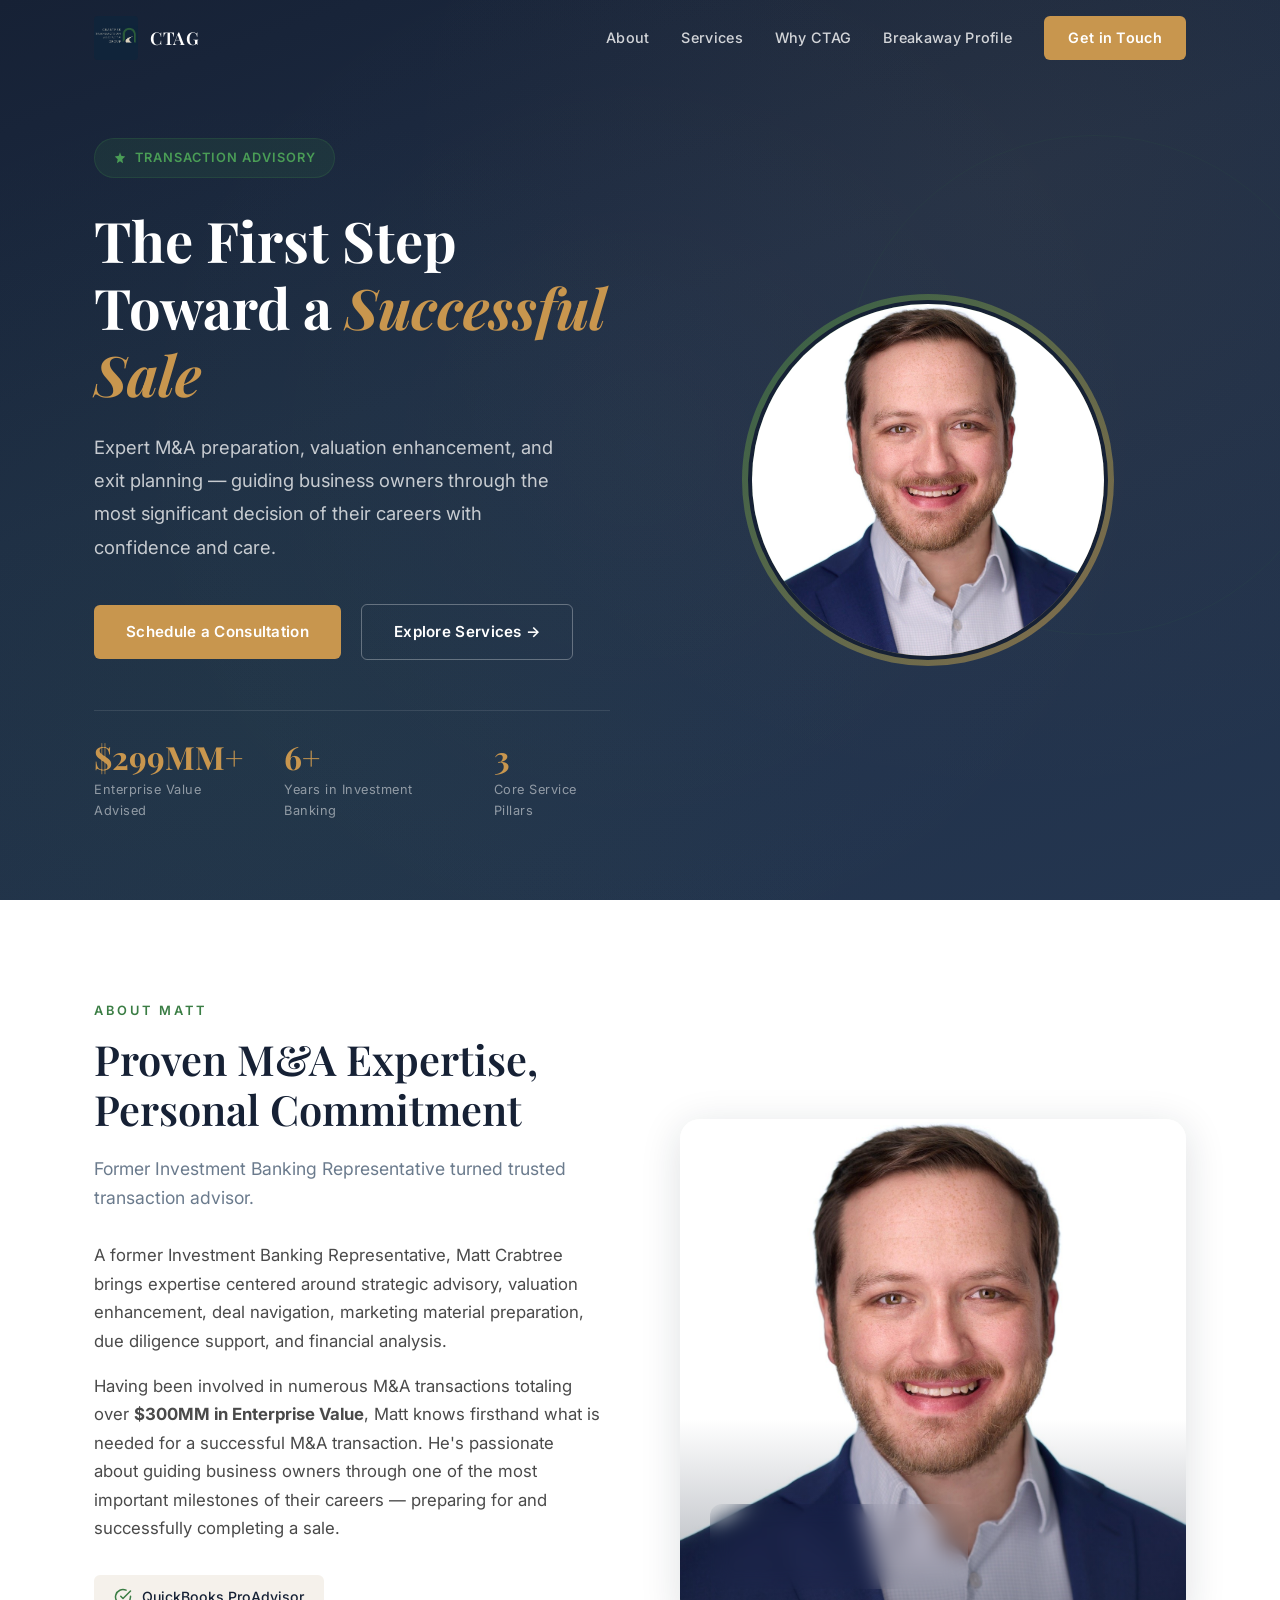
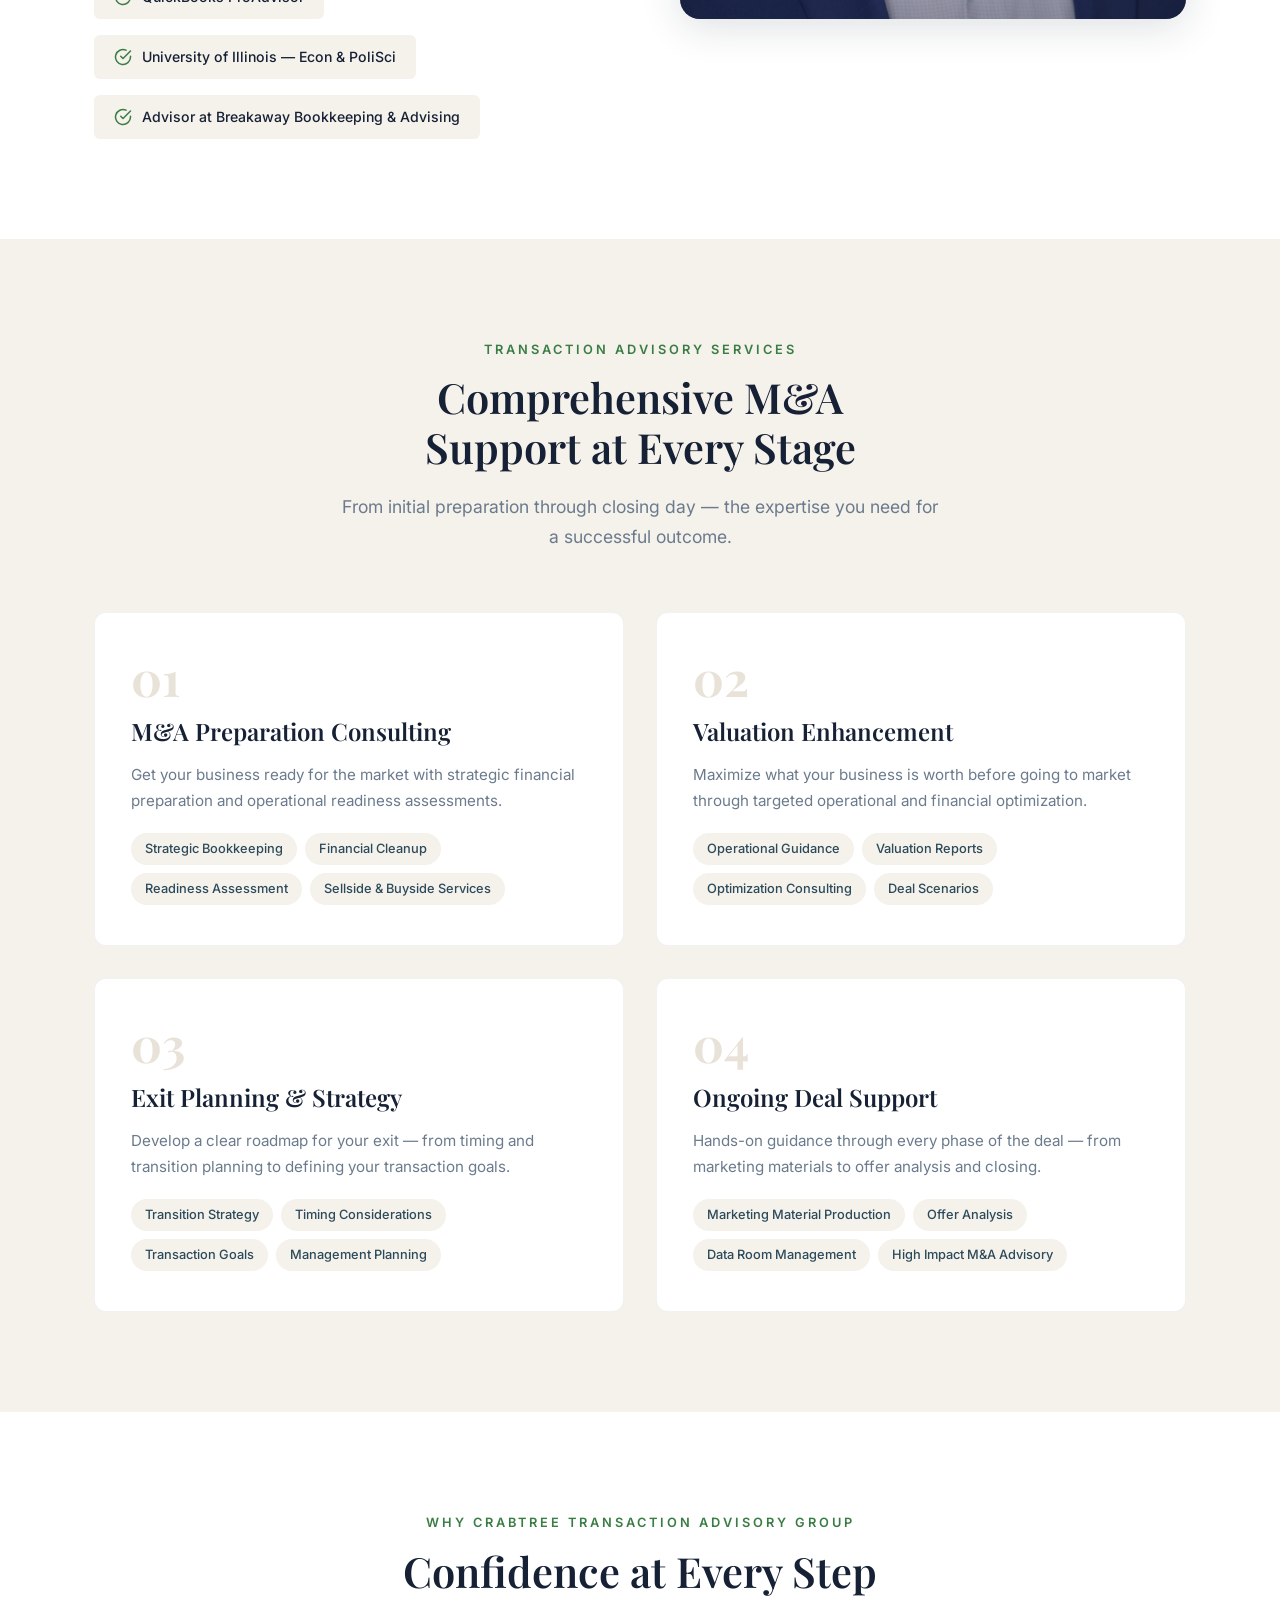
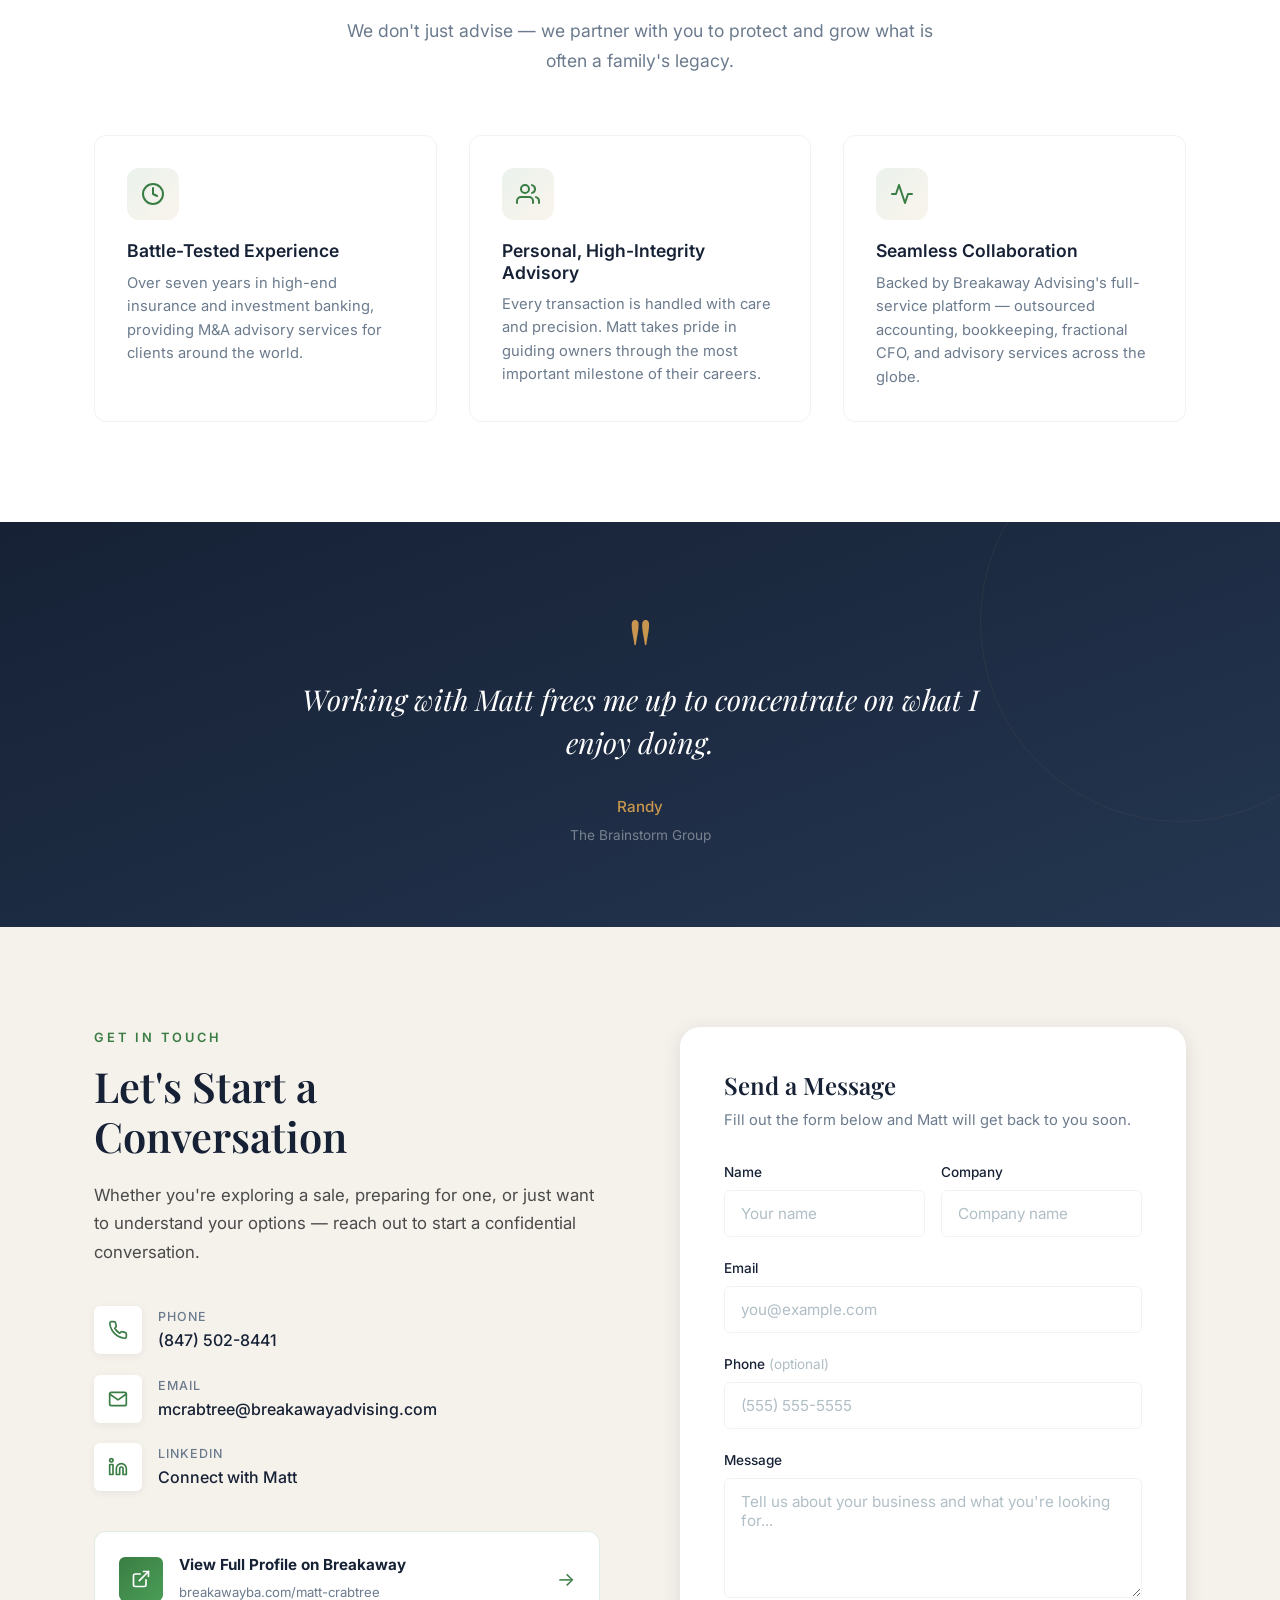
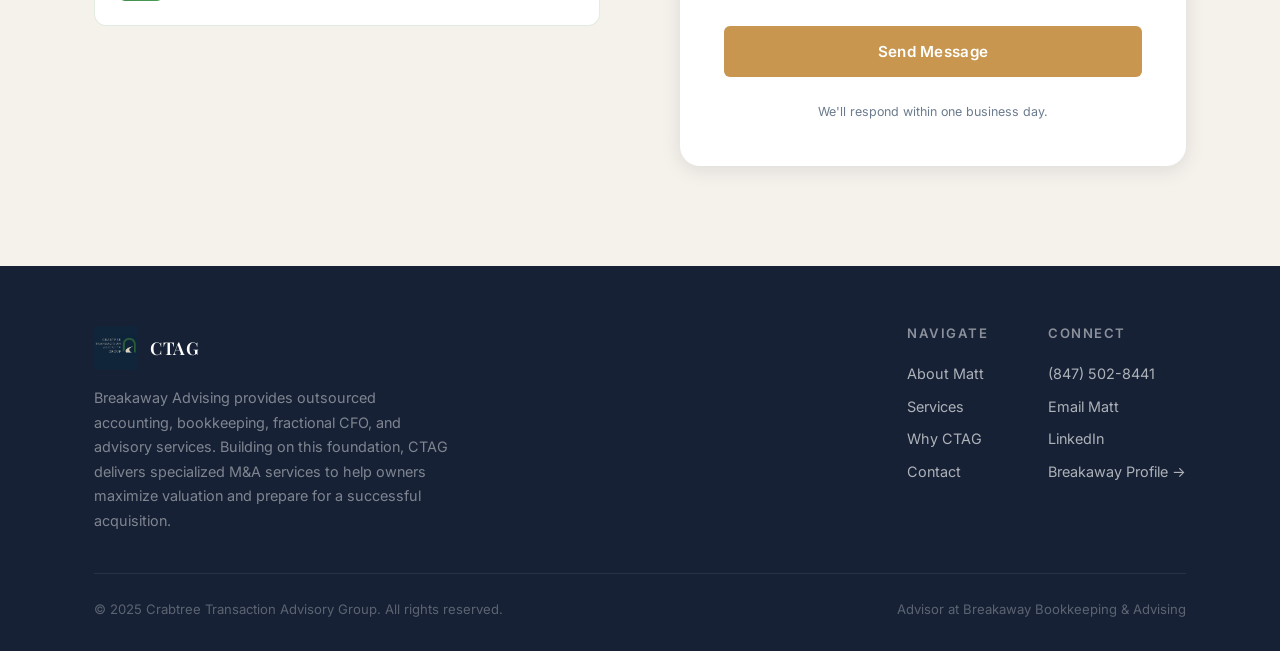
==== index.html @ d121d24a "matt website" ====
<!DOCTYPE html>
<html lang="en">
<head>
  <meta charset="UTF-8">
  <meta name="viewport" content="width=device-width, initial-scale=1.0">
  <title>Crabtree Transaction Advisory Group | M&A Consulting & Exit Planning</title>
  <meta name="description" content="Crabtree Transaction Advisory Group helps business owners maximize valuation and prepare for a successful acquisition through expert M&A consulting, exit planning, and deal support.">
  <meta name="keywords" content="M&A consulting, transaction advisory, exit planning, valuation enhancement, business sale, mergers and acquisitions">
  <meta name="author" content="Matt Crabtree">

  <!-- Open Graph -->
  <meta property="og:title" content="Crabtree Transaction Advisory Group | M&A Consulting">
  <meta property="og:description" content="Expert M&A consulting, exit planning, and valuation enhancement to help you navigate the most significant business decision of your life.">
  <meta property="og:type" content="website">

  <!-- Favicon (uses logo) -->
  <link rel="icon" type="image/png" href="logo.png">

  <!-- Styles -->
  <link rel="stylesheet" href="styles.css">
</head>
<body>

  <!-- ========================================
       NAVIGATION
       ======================================== -->
  <nav class="navbar" id="navbar">
    <div class="container">
      <a href="#" class="nav-logo" id="nav-logo">
        <img src="logo.png" alt="CTAG Logo">
        <span>CTAG</span>
      </a>
      <div class="nav-links" id="nav-links">
        <a href="#about">About</a>
        <a href="#services">Services</a>
        <a href="#why-ctag">Why CTAG</a>
        <a href="https://breakawayba.com/matt-crabtree" target="_blank" rel="noopener">Breakaway Profile</a>
        <a href="#contact" class="nav-cta">Get in Touch</a>
      </div>
      <button class="nav-toggle" id="nav-toggle" aria-label="Toggle navigation">
        <span></span>
        <span></span>
        <span></span>
      </button>
    </div>
  </nav>

  <!-- ========================================
       HERO
       ======================================== -->
  <section class="hero" id="hero">
    <div class="container">
      <div class="hero-content">
        <div class="hero-badge">
          <svg xmlns="http://www.w3.org/2000/svg" viewBox="0 0 24 24" fill="currentColor"><path d="M12 2L14.09 8.26L21 9.27L16 14.14L17.18 21.02L12 17.77L6.82 21.02L8 14.14L3 9.27L9.91 8.26L12 2Z"/></svg>
          Transaction Advisory
        </div>
        <h1>The First Step Toward a <span class="accent">Successful Sale</span></h1>
        <p class="hero-description">
          Expert M&A preparation, valuation enhancement, and exit planning — 
          guiding business owners through the most significant decision of their careers 
          with confidence and care.
        </p>
        <div class="hero-actions">
          <a href="#contact" class="btn btn-primary" id="hero-cta">Schedule a Consultation</a>
          <a href="#services" class="btn btn-outline">Explore Services →</a>
        </div>

        <div class="hero-stats">
          <div class="hero-stat">
            <div class="stat-number" data-target="300" data-suffix="MM+">$0</div>
            <div class="stat-label">Enterprise Value Advised</div>
          </div>
          <div class="hero-stat">
            <div class="stat-number" data-target="7" data-suffix="+">0</div>
            <div class="stat-label">Years in Investment Banking</div>
          </div>
          <div class="hero-stat">
            <div class="stat-number" data-target="4" data-suffix="">0</div>
            <div class="stat-label">Core Service Pillars</div>
          </div>
        </div>
      </div>

      <div class="hero-visual">
        <div class="hero-headshot-wrapper">
          <img src="headshot.jpg" alt="Matt Crabtree — M&A Advisor" class="hero-headshot">
        </div>
      </div>
    </div>
  </section>

  <!-- ========================================
       ABOUT
       ======================================== -->
  <section class="about" id="about">
    <div class="container">
      <div class="about-content">
        <span class="section-label reveal">About Matt</span>
        <h2 class="section-title reveal">Proven M&A Expertise, <br>Personal Commitment</h2>
        <p class="section-subtitle reveal">Former Investment Banking Representative turned trusted transaction advisor.</p>

        <div class="about-text reveal">
          <p>
            A former Investment Banking Representative, Matt Crabtree brings expertise centered 
            around strategic advisory, valuation enhancement, deal navigation, marketing material 
            preparation, due diligence support, and financial analysis.
          </p>
          <p>
            Having been involved in numerous M&A transactions totaling over <strong>$300MM in Enterprise Value</strong>, 
            Matt knows firsthand what is needed for a successful M&A transaction. He's passionate about 
            guiding business owners through one of the most important milestones of their careers — 
            preparing for and successfully completing a sale.
          </p>
        </div>

        <div class="credentials reveal">
          <div class="credential">
            <svg xmlns="http://www.w3.org/2000/svg" viewBox="0 0 24 24" fill="none" stroke="currentColor" stroke-width="2" stroke-linecap="round" stroke-linejoin="round"><path d="M22 11.08V12a10 10 0 1 1-5.93-9.14"/><polyline points="22 4 12 14.01 9 11.01"/></svg>
            QuickBooks ProAdvisor
          </div>
          <div class="credential">
            <svg xmlns="http://www.w3.org/2000/svg" viewBox="0 0 24 24" fill="none" stroke="currentColor" stroke-width="2" stroke-linecap="round" stroke-linejoin="round"><path d="M22 11.08V12a10 10 0 1 1-5.93-9.14"/><polyline points="22 4 12 14.01 9 11.01"/></svg>
            University of Illinois — Econ &amp; PoliSci
          </div>
          <div class="credential">
            <svg xmlns="http://www.w3.org/2000/svg" viewBox="0 0 24 24" fill="none" stroke="currentColor" stroke-width="2" stroke-linecap="round" stroke-linejoin="round"><path d="M22 11.08V12a10 10 0 1 1-5.93-9.14"/><polyline points="22 4 12 14.01 9 11.01"/></svg>
            Advisor at Breakaway Bookkeeping &amp; Advising
          </div>
        </div>
      </div>

      <div class="about-image reveal">
        <div class="about-image-frame">
          <img src="headshot.jpg" alt="Matt Crabtree, Transaction Advisor">
          <div class="about-badge">
            <div class="about-badge-icon">
              <svg xmlns="http://www.w3.org/2000/svg" viewBox="0 0 24 24" fill="none" stroke="currentColor" stroke-width="2" stroke-linecap="round" stroke-linejoin="round"><path d="M12 20V10"/><path d="M18 20V4"/><path d="M6 20v-4"/></svg>
            </div>
            <div class="about-badge-text">
              <strong>$300MM+</strong>
              <span>Enterprise Value Advised</span>
            </div>
          </div>
        </div>
      </div>
    </div>
  </section>

  <!-- ========================================
       SERVICES
       ======================================== -->
  <section class="services" id="services">
    <div class="container">
      <div class="services-header">
        <span class="section-label reveal">Transaction Advisory Services</span>
        <h2 class="section-title reveal">Comprehensive M&A <br>Support at Every Stage</h2>
        <p class="section-subtitle reveal">From initial preparation through closing day — the expertise you need for a successful outcome.</p>
      </div>

      <div class="services-grid">
        <!-- Service 1 -->
        <div class="service-card reveal reveal-delay-1" id="service-ma-prep">
          <div class="service-number">01</div>
          <h3>M&A Preparation Consulting</h3>
          <p>Get your business ready for the market with strategic financial preparation and operational readiness assessments.</p>
          <div class="service-list">
            <span class="service-tag">Strategic Bookkeeping</span>
            <span class="service-tag">Financial Cleanup</span>
            <span class="service-tag">Readiness Assessment</span>
            <span class="service-tag">Sellside &amp; Buyside Services</span>
          </div>
        </div>

        <!-- Service 2 -->
        <div class="service-card reveal reveal-delay-2" id="service-valuation">
          <div class="service-number">02</div>
          <h3>Valuation Enhancement</h3>
          <p>Maximize what your business is worth before going to market through targeted operational and financial optimization.</p>
          <div class="service-list">
            <span class="service-tag">Operational Guidance</span>
            <span class="service-tag">Valuation Reports</span>
            <span class="service-tag">Optimization Consulting</span>
            <span class="service-tag">Deal Scenarios</span>
          </div>
        </div>

        <!-- Service 3 -->
        <div class="service-card reveal reveal-delay-3" id="service-exit">
          <div class="service-number">03</div>
          <h3>Exit Planning &amp; Strategy</h3>
          <p>Develop a clear roadmap for your exit — from timing and transition planning to defining your transaction goals.</p>
          <div class="service-list">
            <span class="service-tag">Transition Strategy</span>
            <span class="service-tag">Timing Considerations</span>
            <span class="service-tag">Transaction Goals</span>
            <span class="service-tag">Management Planning</span>
          </div>
        </div>

        <!-- Service 4 -->
        <div class="service-card reveal reveal-delay-4" id="service-deal">
          <div class="service-number">04</div>
          <h3>Ongoing Deal Support</h3>
          <p>Hands-on guidance through every phase of the deal — from marketing materials to offer analysis and closing.</p>
          <div class="service-list">
            <span class="service-tag">Marketing Material Production</span>
            <span class="service-tag">Offer Analysis</span>
            <span class="service-tag">Data Room Management</span>
            <span class="service-tag">High Impact M&A Advisory</span>
          </div>
        </div>
      </div>
    </div>
  </section>

  <!-- ========================================
       WHY CTAG
       ======================================== -->
  <section class="why-ctag" id="why-ctag">
    <div class="container">
      <span class="section-label reveal">Why Crabtree Transaction Advisory Group</span>
      <h2 class="section-title reveal">Confidence at Every Step</h2>
      <p class="section-subtitle reveal">We don't just advise — we partner with you to protect and grow what is often a family's legacy.</p>

      <div class="value-grid">
        <div class="value-item reveal reveal-delay-1" id="value-expertise">
          <div class="value-icon">
            <svg xmlns="http://www.w3.org/2000/svg" viewBox="0 0 24 24" fill="none" stroke="currentColor" stroke-width="2" stroke-linecap="round" stroke-linejoin="round"><circle cx="12" cy="12" r="10"/><path d="M12 6v6l4 2"/></svg>
          </div>
          <h4>Battle-Tested Experience</h4>
          <p>Over seven years in high-end insurance and investment banking, providing M&A advisory services for clients around the world.</p>
        </div>

        <div class="value-item reveal reveal-delay-2" id="value-approach">
          <div class="value-icon">
            <svg xmlns="http://www.w3.org/2000/svg" viewBox="0 0 24 24" fill="none" stroke="currentColor" stroke-width="2" stroke-linecap="round" stroke-linejoin="round"><path d="M17 21v-2a4 4 0 0 0-4-4H5a4 4 0 0 0-4 4v2"/><circle cx="9" cy="7" r="4"/><path d="M23 21v-2a4 4 0 0 0-3-3.87"/><path d="M16 3.13a4 4 0 0 1 0 7.75"/></svg>
          </div>
          <h4>Personal, High-Integrity Advisory</h4>
          <p>Every transaction is handled with care and precision. Matt takes pride in guiding owners through the most important milestone of their careers.</p>
        </div>

        <div class="value-item reveal reveal-delay-3" id="value-integration">
          <div class="value-icon">
            <svg xmlns="http://www.w3.org/2000/svg" viewBox="0 0 24 24" fill="none" stroke="currentColor" stroke-width="2" stroke-linecap="round" stroke-linejoin="round"><polyline points="22 12 18 12 15 21 9 3 6 12 2 12"/></svg>
          </div>
          <h4>Seamless Collaboration</h4>
          <p>Backed by Breakaway Advising's full-service platform — outsourced accounting, bookkeeping, fractional CFO, and advisory services across the globe.</p>
        </div>
      </div>
    </div>
  </section>

  <!-- ========================================
       TESTIMONIAL
       ======================================== -->
  <section class="testimonial" id="testimonial">
    <div class="container">
      <div class="testimonial-quote-mark reveal">"</div>
      <blockquote class="reveal">
        Working with Matt frees me up to concentrate on what I enjoy doing.
      </blockquote>
      <cite class="reveal">
        Randy
        <span>The Brainstorm Group</span>
      </cite>
    </div>
  </section>

  <!-- ========================================
       CONTACT
       ======================================== -->
  <section class="contact" id="contact">
    <div class="container">

      <div class="contact-info">
        <span class="section-label reveal">Get in Touch</span>
        <h2 class="section-title reveal">Let's Start a <br>Conversation</h2>
        <p class="reveal">Whether you're exploring a sale, preparing for one, or just want to understand your options — reach out to start a confidential conversation.</p>

        <div class="contact-details reveal">
          <a href="tel:+18475028441" class="contact-detail" id="contact-phone">
            <div class="contact-detail-icon">
              <svg xmlns="http://www.w3.org/2000/svg" viewBox="0 0 24 24" fill="none" stroke="currentColor" stroke-width="2" stroke-linecap="round" stroke-linejoin="round"><path d="M22 16.92v3a2 2 0 0 1-2.18 2 19.79 19.79 0 0 1-8.63-3.07 19.5 19.5 0 0 1-6-6 19.79 19.79 0 0 1-3.07-8.67A2 2 0 0 1 4.11 2h3a2 2 0 0 1 2 1.72 12.84 12.84 0 0 0 .7 2.81 2 2 0 0 1-.45 2.11L8.09 9.91a16 16 0 0 0 6 6l1.27-1.27a2 2 0 0 1 2.11-.45 12.84 12.84 0 0 0 2.81.7A2 2 0 0 1 22 16.92z"/></svg>
            </div>
            <div class="contact-detail-text">
              <small>Phone</small>
              <span>(847) 502-8441</span>
            </div>
          </a>

          <a href="mailto:mcrabtree@breakawayadvising.com" class="contact-detail" id="contact-email">
            <div class="contact-detail-icon">
              <svg xmlns="http://www.w3.org/2000/svg" viewBox="0 0 24 24" fill="none" stroke="currentColor" stroke-width="2" stroke-linecap="round" stroke-linejoin="round"><path d="M4 4h16c1.1 0 2 .9 2 2v12c0 1.1-.9 2-2 2H4c-1.1 0-2-.9-2-2V6c0-1.1.9-2 2-2z"/><polyline points="22,6 12,13 2,6"/></svg>
            </div>
            <div class="contact-detail-text">
              <small>Email</small>
              <span>mcrabtree@breakawayadvising.com</span>
            </div>
          </a>

          <a href="https://www.linkedin.com/in/matt-crabtree-837159a4/" target="_blank" rel="noopener" class="contact-detail" id="contact-linkedin">
            <div class="contact-detail-icon">
              <svg xmlns="http://www.w3.org/2000/svg" viewBox="0 0 24 24" fill="none" stroke="currentColor" stroke-width="2" stroke-linecap="round" stroke-linejoin="round"><path d="M16 8a6 6 0 0 1 6 6v7h-4v-7a2 2 0 0 0-2-2 2 2 0 0 0-2 2v7h-4v-7a6 6 0 0 1 6-6z"/><rect x="2" y="9" width="4" height="12"/><circle cx="4" cy="4" r="2"/></svg>
            </div>
            <div class="contact-detail-text">
              <small>LinkedIn</small>
              <span>Connect with Matt</span>
            </div>
          </a>
        </div>

        <!-- Breakaway Profile Link — prominently displayed -->
        <a href="https://breakawayba.com/matt-crabtree" target="_blank" rel="noopener" class="breakaway-link reveal" id="breakaway-profile-link">
          <div class="breakaway-link-icon">
            <svg xmlns="http://www.w3.org/2000/svg" viewBox="0 0 24 24" fill="none" stroke="currentColor" stroke-width="2" stroke-linecap="round" stroke-linejoin="round"><path d="M18 13v6a2 2 0 0 1-2 2H5a2 2 0 0 1-2-2V8a2 2 0 0 1 2-2h6"/><polyline points="15 3 21 3 21 9"/><line x1="10" y1="14" x2="21" y2="3"/></svg>
          </div>
          <div class="breakaway-link-text">
            <strong>View Full Profile on Breakaway</strong>
            <span>breakawayba.com/matt-crabtree</span>
          </div>
          <span class="arrow">→</span>
        </a>
      </div>

      <!-- ========================================
           CONTACT FORM — EASY TO REMOVE
           To remove: delete this entire div and
           update .contact .container to single column
           ======================================== -->
      <div class="contact-form-wrapper reveal" id="contact-form-section">
        <h3>Send a Message</h3>
        <p>Fill out the form below and Matt will get back to you soon.</p>

        <!-- 
          FORMSPREE SETUP:
          1. Go to https://formspree.io and create a free account
          2. Create a new form and copy the form endpoint URL
          3. Replace YOUR_FORMSPREE_ID below with your actual ID
          Example: https://formspree.io/f/xyzabcde
        -->
        <form class="contact-form" id="contact-form" action="https://formspree.io/f/YOUR_FORMSPREE_ID" method="POST">
          <div class="form-row">
            <div class="form-group">
              <label for="contact-name">Name</label>
              <input type="text" id="contact-name" name="name" placeholder="Your name" required>
            </div>
            <div class="form-group">
              <label for="contact-company">Company</label>
              <input type="text" id="contact-company" name="company" placeholder="Company name">
            </div>
          </div>
          <div class="form-group">
            <label for="contact-email-input">Email</label>
            <input type="email" id="contact-email-input" name="email" placeholder="you@example.com" required>
          </div>
          <div class="form-group">
            <label for="contact-phone-input">Phone <span style="color: var(--gray-300); font-weight: 400;">(optional)</span></label>
            <input type="tel" id="contact-phone-input" name="phone" placeholder="(555) 555-5555">
          </div>
          <div class="form-group">
            <label for="contact-message">Message</label>
            <textarea id="contact-message" name="message" placeholder="Tell us about your business and what you're looking for..." required></textarea>
          </div>

          <!-- Honeypot for spam prevention -->
          <input type="text" name="_gotcha" style="display: none" tabindex="-1" autocomplete="off">

          <div class="form-submit">
            <button type="submit" class="btn btn-primary" id="form-submit-btn">Send Message</button>
          </div>
          <p class="form-note">We'll respond within one business day.</p>
        </form>

        <!-- Success message (shown after form submit) -->
        <div class="form-success" id="form-success">
          <svg xmlns="http://www.w3.org/2000/svg" viewBox="0 0 24 24" fill="none" stroke="currentColor" stroke-width="2" stroke-linecap="round" stroke-linejoin="round"><path d="M22 11.08V12a10 10 0 1 1-5.93-9.14"/><polyline points="22 4 12 14.01 9 11.01"/></svg>
          <h3>Message Sent!</h3>
          <p>Thank you for reaching out. Matt will get back to you within one business day.</p>
        </div>
      </div>

    </div>
  </section>

  <!-- ========================================
       FOOTER
       ======================================== -->
  <footer class="footer" id="footer">
    <div class="container">
      <div class="footer-content">
        <div class="footer-brand">
          <a href="#" class="nav-logo">
            <img src="logo.png" alt="CTAG Logo">
            <span>CTAG</span>
          </a>
          <p>Breakaway Advising provides outsourced accounting, bookkeeping, fractional CFO, and advisory services. Building on this foundation, CTAG delivers specialized M&A services to help owners maximize valuation and prepare for a successful acquisition.</p>
        </div>

        <div class="footer-links">
          <div class="footer-col">
            <h5>Navigate</h5>
            <a href="#about">About Matt</a>
            <a href="#services">Services</a>
            <a href="#why-ctag">Why CTAG</a>
            <a href="#contact">Contact</a>
          </div>
          <div class="footer-col">
            <h5>Connect</h5>
            <a href="tel:+18475028441">(847) 502-8441</a>
            <a href="mailto:mcrabtree@breakawayadvising.com">Email Matt</a>
            <a href="https://www.linkedin.com/in/matt-crabtree-837159a4/" target="_blank" rel="noopener">LinkedIn</a>
            <a href="https://breakawayba.com/matt-crabtree" target="_blank" rel="noopener">Breakaway Profile →</a>
          </div>
        </div>
      </div>

      <div class="footer-bottom">
        <p>&copy; 2025 Crabtree Transaction Advisory Group. All rights reserved.</p>
        <a href="https://breakawayba.com/matt-crabtree" target="_blank" rel="noopener">Advisor at Breakaway Bookkeeping &amp; Advising</a>
      </div>
    </div>
  </footer>

  <script src="script.js"></script>
</body>
</html>
---- styles.css ----
/* ============================================================
   CTAG — Crabtree Transaction Advisory Group
   Design System & Styles
   ============================================================ */

/* --- Google Fonts --- */
@import url('https://fonts.googleapis.com/css2?family=Playfair+Display:ital,wght@0,400;0,500;0,600;0,700;1,400&family=Inter:wght@300;400;500;600;700&display=swap');

/* --- Design Tokens --- */
:root {
  /* Colors — pulled from logo */
  --navy:          #162135;
  --navy-light:    #1E2D45;
  --navy-mid:      #243650;
  --teal:          #2C4A5A;
  --green:         #3A7D44;
  --green-light:   #4A9D56;
  --gold:          #C8964E;
  --gold-light:    #D4A85A;
  --cream:         #F5F1EB;
  --cream-dark:    #E8E2D8;
  --white:         #FFFFFF;
  --charcoal:      #2D2D2D;
  --gray-700:      #4A4A4A;
  --gray-500:      #6B7B8D;
  --gray-300:      #B0BEC5;
  --gray-100:      #F0F2F5;

  /* Typography */
  --font-heading: 'Playfair Display', Georgia, 'Times New Roman', serif;
  --font-body:    'Inter', -apple-system, BlinkMacSystemFont, 'Segoe UI', sans-serif;

  /* Spacing */
  --section-pad:   100px 0;
  --container-max: 1140px;
  --gap:           32px;

  /* Transitions */
  --transition:    all 0.3s cubic-bezier(0.25, 0.46, 0.45, 0.94);
  --transition-slow: all 0.6s cubic-bezier(0.25, 0.46, 0.45, 0.94);

  /* Shadows */
  --shadow-sm:   0 2px 8px rgba(22, 33, 53, 0.06);
  --shadow-md:   0 4px 20px rgba(22, 33, 53, 0.10);
  --shadow-lg:   0 8px 40px rgba(22, 33, 53, 0.14);
  --shadow-glow: 0 4px 30px rgba(58, 125, 68, 0.15);

  /* Radius */
  --radius-sm: 6px;
  --radius-md: 12px;
  --radius-lg: 20px;
  --radius-full: 50%;
}

/* --- Reset & Base --- */
*, *::before, *::after {
  margin: 0;
  padding: 0;
  box-sizing: border-box;
}

html {
  scroll-behavior: smooth;
  font-size: 16px;
}

body {
  font-family: var(--font-body);
  color: var(--charcoal);
  background-color: var(--white);
  line-height: 1.7;
  -webkit-font-smoothing: antialiased;
  -moz-osx-font-smoothing: grayscale;
  overflow-x: hidden;
}

img {
  max-width: 100%;
  height: auto;
  display: block;
}

a {
  color: inherit;
  text-decoration: none;
  transition: var(--transition);
}

ul {
  list-style: none;
}

/* --- Container --- */
.container {
  max-width: var(--container-max);
  margin: 0 auto;
  padding: 0 24px;
}

/* --- Typography --- */
h1, h2, h3, h4, h5 {
  font-family: var(--font-heading);
  font-weight: 600;
  line-height: 1.2;
  color: var(--navy);
}

h1 { font-size: clamp(2.2rem, 5vw, 3.5rem); }
h2 { font-size: clamp(1.8rem, 4vw, 2.6rem); }
h3 { font-size: clamp(1.2rem, 2.5vw, 1.5rem); }
h4 { font-size: 1.1rem; }

p {
  color: var(--gray-700);
  font-size: 1.05rem;
  max-width: 680px;
}

.section-label {
  font-family: var(--font-body);
  font-size: 0.8rem;
  font-weight: 600;
  letter-spacing: 3px;
  text-transform: uppercase;
  color: var(--green);
  margin-bottom: 12px;
  display: block;
}

.section-title {
  margin-bottom: 20px;
}

.section-subtitle {
  color: var(--gray-500);
  font-size: 1.1rem;
  max-width: 600px;
}

/* ============================================================
   NAVIGATION
   ============================================================ */
.navbar {
  position: fixed;
  top: 0;
  left: 0;
  width: 100%;
  z-index: 1000;
  padding: 16px 0;
  transition: var(--transition);
  background: transparent;
}

.navbar.scrolled {
  background: rgba(22, 33, 53, 0.95);
  backdrop-filter: blur(20px);
  -webkit-backdrop-filter: blur(20px);
  padding: 10px 0;
  box-shadow: 0 2px 20px rgba(0,0,0,0.2);
}

.navbar .container {
  display: flex;
  align-items: center;
  justify-content: space-between;
}

.nav-logo {
  display: flex;
  align-items: center;
  gap: 12px;
}

.nav-logo img {
  height: 44px;
  width: auto;
  border-radius: 4px;
}

.nav-logo span {
  font-family: var(--font-heading);
  font-size: 1.1rem;
  font-weight: 600;
  color: var(--white);
  letter-spacing: 0.5px;
}

.nav-links {
  display: flex;
  align-items: center;
  gap: 32px;
}

.nav-links a {
  font-size: 0.9rem;
  font-weight: 500;
  color: rgba(255, 255, 255, 0.8);
  letter-spacing: 0.3px;
  position: relative;
}

.nav-links a::after {
  content: '';
  position: absolute;
  bottom: -4px;
  left: 0;
  width: 0;
  height: 2px;
  background: var(--gold);
  transition: var(--transition);
}

.nav-links a:hover {
  color: var(--white);
}

.nav-links a:hover::after {
  width: 100%;
}

.nav-cta {
  background: var(--gold) !important;
  color: var(--white) !important;
  padding: 10px 24px !important;
  border-radius: var(--radius-sm);
  font-weight: 600 !important;
  letter-spacing: 0.5px;
}

.nav-cta::after {
  display: none !important;
}

.nav-cta:hover {
  background: var(--gold-light) !important;
  transform: translateY(-1px);
  box-shadow: 0 4px 15px rgba(200, 150, 78, 0.4);
}

/* Mobile nav toggle */
.nav-toggle {
  display: none;
  flex-direction: column;
  gap: 5px;
  cursor: pointer;
  padding: 4px;
  background: none;
  border: none;
}

.nav-toggle span {
  display: block;
  width: 24px;
  height: 2px;
  background: var(--white);
  transition: var(--transition);
  border-radius: 2px;
}

.nav-toggle.active span:nth-child(1) {
  transform: rotate(45deg) translate(5px, 5px);
}
.nav-toggle.active span:nth-child(2) {
  opacity: 0;
}
.nav-toggle.active span:nth-child(3) {
  transform: rotate(-45deg) translate(5px, -5px);
}

/* ============================================================
   HERO
   ============================================================ */
.hero {
  position: relative;
  min-height: 100vh;
  display: flex;
  align-items: center;
  justify-content: center;
  background: linear-gradient(160deg, var(--navy) 0%, var(--navy-light) 40%, var(--navy-mid) 100%);
  overflow: hidden;
  padding: 120px 0 60px;
}

/* Subtle geometric background pattern */
.hero::before {
  content: '';
  position: absolute;
  top: 0;
  left: 0;
  width: 100%;
  height: 100%;
  background-image:
    radial-gradient(circle at 20% 80%, rgba(58, 125, 68, 0.08) 0%, transparent 50%),
    radial-gradient(circle at 80% 20%, rgba(200, 150, 78, 0.06) 0%, transparent 50%),
    radial-gradient(circle at 50% 50%, rgba(255, 255, 255, 0.02) 0%, transparent 70%);
  pointer-events: none;
}

/* Decorative line accents */
.hero::after {
  content: '';
  position: absolute;
  top: 15%;
  right: -5%;
  width: 500px;
  height: 500px;
  border: 1px solid rgba(58, 125, 68, 0.08);
  border-radius: 50%;
  pointer-events: none;
}

.hero .container {
  position: relative;
  z-index: 2;
  display: grid;
  grid-template-columns: 1fr 1fr;
  align-items: center;
  gap: 60px;
}

.hero-content {
  max-width: 560px;
}

.hero-badge {
  display: inline-flex;
  align-items: center;
  gap: 8px;
  padding: 8px 18px;
  background: rgba(58, 125, 68, 0.15);
  border: 1px solid rgba(58, 125, 68, 0.25);
  border-radius: 50px;
  font-size: 0.8rem;
  font-weight: 600;
  color: var(--green-light);
  letter-spacing: 1px;
  text-transform: uppercase;
  margin-bottom: 28px;
}

.hero-badge svg {
  width: 14px;
  height: 14px;
  fill: var(--green-light);
}

.hero h1 {
  color: var(--white);
  margin-bottom: 24px;
  font-weight: 700;
}

.hero h1 .accent {
  color: var(--gold);
  font-style: italic;
}

.hero-description {
  color: rgba(255, 255, 255, 0.75);
  font-size: 1.15rem;
  line-height: 1.8;
  margin-bottom: 40px;
  max-width: 480px;
}

.hero-actions {
  display: flex;
  align-items: center;
  gap: 20px;
  flex-wrap: wrap;
}

.hero-visual {
  display: flex;
  justify-content: center;
  align-items: center;
  position: relative;
}

.hero-headshot-wrapper {
  position: relative;
  width: 360px;
  height: 360px;
}

.hero-headshot-wrapper::before {
  content: '';
  position: absolute;
  inset: -6px;
  border-radius: var(--radius-full);
  background: linear-gradient(135deg, var(--green), var(--gold));
  opacity: 0.6;
}

.hero-headshot {
  position: relative;
  width: 100%;
  height: 100%;
  border-radius: var(--radius-full);
  object-fit: cover;
  object-position: center top;
  border: 4px solid var(--navy);
}

.hero-stats {
  display: flex;
  gap: 40px;
  margin-top: 50px;
  padding-top: 30px;
  border-top: 1px solid rgba(255, 255, 255, 0.1);
}

.hero-stat {
  text-align: left;
}

.hero-stat .stat-number {
  font-family: var(--font-heading);
  font-size: 2rem;
  font-weight: 700;
  color: var(--gold);
  line-height: 1;
}

.hero-stat .stat-label {
  font-size: 0.8rem;
  color: rgba(255, 255, 255, 0.5);
  margin-top: 6px;
  letter-spacing: 0.5px;
}

/* ============================================================
   BUTTONS
   ============================================================ */
.btn {
  display: inline-flex;
  align-items: center;
  gap: 8px;
  padding: 14px 32px;
  border-radius: var(--radius-sm);
  font-family: var(--font-body);
  font-size: 0.95rem;
  font-weight: 600;
  letter-spacing: 0.3px;
  cursor: pointer;
  transition: var(--transition);
  border: none;
  text-align: center;
}

.btn-primary {
  background: var(--gold);
  color: var(--white);
}

.btn-primary:hover {
  background: var(--gold-light);
  transform: translateY(-2px);
  box-shadow: 0 8px 25px rgba(200, 150, 78, 0.35);
}

.btn-outline {
  background: transparent;
  color: var(--white);
  border: 1.5px solid rgba(255, 255, 255, 0.3);
}

.btn-outline:hover {
  border-color: var(--white);
  background: rgba(255, 255, 255, 0.08);
  transform: translateY(-2px);
}

.btn-dark {
  background: var(--navy);
  color: var(--white);
}

.btn-dark:hover {
  background: var(--navy-light);
  transform: translateY(-2px);
  box-shadow: var(--shadow-lg);
}

.btn svg, .btn i {
  width: 16px;
  height: 16px;
}

/* ============================================================
   ABOUT / INTRO SECTION
   ============================================================ */
.about {
  padding: var(--section-pad);
  background: var(--white);
}

.about .container {
  display: grid;
  grid-template-columns: 1fr 1fr;
  gap: 80px;
  align-items: center;
}

.about-content .section-subtitle {
  margin-bottom: 28px;
}

.about-text {
  margin-bottom: 32px;
}

.about-text p {
  margin-bottom: 16px;
}

.credentials {
  display: flex;
  flex-wrap: wrap;
  gap: 16px;
  margin-top: 32px;
}

.credential {
  display: flex;
  align-items: center;
  gap: 10px;
  padding: 10px 20px;
  background: var(--cream);
  border-radius: var(--radius-sm);
  font-size: 0.88rem;
  font-weight: 500;
  color: var(--navy);
}

.credential svg {
  width: 18px;
  height: 18px;
  color: var(--green);
  flex-shrink: 0;
}

.about-image {
  position: relative;
}

.about-image-frame {
  position: relative;
  border-radius: var(--radius-lg);
  overflow: hidden;
  box-shadow: var(--shadow-lg);
}

.about-image-frame img {
  width: 100%;
  height: 500px;
  object-fit: cover;
  object-position: center top;
}

.about-image-frame::after {
  content: '';
  position: absolute;
  bottom: 0;
  left: 0;
  right: 0;
  height: 40%;
  background: linear-gradient(to top, rgba(22, 33, 53, 0.4), transparent);
  pointer-events: none;
}

/* Floating badge on image */
.about-badge {
  position: absolute;
  bottom: 30px;
  left: 30px;
  background: rgba(255, 255, 255, 0.95);
  backdrop-filter: blur(10px);
  padding: 16px 24px;
  border-radius: var(--radius-md);
  box-shadow: var(--shadow-md);
  display: flex;
  align-items: center;
  gap: 14px;
  z-index: 2;
}

.about-badge-icon {
  width: 44px;
  height: 44px;
  background: linear-gradient(135deg, var(--green), var(--green-light));
  border-radius: var(--radius-sm);
  display: flex;
  align-items: center;
  justify-content: center;
}

.about-badge-icon svg {
  width: 22px;
  height: 22px;
  color: white;
}

.about-badge-text strong {
  display: block;
  font-size: 0.95rem;
  color: var(--navy);
}

.about-badge-text span {
  font-size: 0.8rem;
  color: var(--gray-500);
}

/* ============================================================
   SERVICES
   ============================================================ */
.services {
  padding: var(--section-pad);
  background: var(--cream);
}

.services-header {
  text-align: center;
  margin-bottom: 60px;
}

.services-header .section-subtitle {
  margin: 0 auto;
}

.services-grid {
  display: grid;
  grid-template-columns: repeat(2, 1fr);
  gap: var(--gap);
}

.service-card {
  background: var(--white);
  border-radius: var(--radius-md);
  padding: 40px 36px;
  transition: var(--transition);
  position: relative;
  overflow: hidden;
  border: 1px solid rgba(22, 33, 53, 0.06);
}

.service-card::before {
  content: '';
  position: absolute;
  top: 0;
  left: 0;
  width: 100%;
  height: 3px;
  background: linear-gradient(90deg, var(--green), var(--gold));
  transform: scaleX(0);
  transform-origin: left;
  transition: var(--transition);
}

.service-card:hover {
  transform: translateY(-6px);
  box-shadow: var(--shadow-lg);
}

.service-card:hover::before {
  transform: scaleX(1);
}

.service-number {
  font-family: var(--font-heading);
  font-size: 3rem;
  font-weight: 700;
  color: var(--cream-dark);
  line-height: 1;
  margin-bottom: 16px;
  transition: var(--transition);
}

.service-card:hover .service-number {
  color: var(--green);
  opacity: 0.3;
}

.service-card h3 {
  margin-bottom: 16px;
  color: var(--navy);
}

.service-card p {
  color: var(--gray-500);
  font-size: 0.95rem;
  margin-bottom: 20px;
}

.service-list {
  display: flex;
  flex-wrap: wrap;
  gap: 8px;
}

.service-tag {
  display: inline-block;
  padding: 5px 14px;
  background: var(--cream);
  border-radius: 50px;
  font-size: 0.8rem;
  font-weight: 500;
  color: var(--teal);
  transition: var(--transition);
}

.service-card:hover .service-tag {
  background: rgba(58, 125, 68, 0.08);
  color: var(--green);
}

/* ============================================================
   WHY CTAG — VALUE PROPOSITION
   ============================================================ */
.why-ctag {
  padding: var(--section-pad);
  background: var(--white);
}

.why-ctag .container {
  text-align: center;
}

.why-ctag .section-subtitle {
  margin: 0 auto 60px;
}

.value-grid {
  display: grid;
  grid-template-columns: repeat(3, 1fr);
  gap: var(--gap);
  text-align: left;
}

.value-item {
  padding: 32px;
  border-radius: var(--radius-md);
  border: 1px solid var(--gray-100);
  transition: var(--transition);
}

.value-item:hover {
  border-color: rgba(58, 125, 68, 0.2);
  box-shadow: var(--shadow-glow);
}

.value-icon {
  width: 52px;
  height: 52px;
  background: linear-gradient(135deg, rgba(58, 125, 68, 0.1), rgba(200, 150, 78, 0.1));
  border-radius: var(--radius-md);
  display: flex;
  align-items: center;
  justify-content: center;
  margin-bottom: 20px;
}

.value-icon svg {
  width: 24px;
  height: 24px;
  color: var(--green);
}

.value-item h4 {
  font-family: var(--font-body);
  font-weight: 600;
  margin-bottom: 10px;
  color: var(--navy);
}

.value-item p {
  font-size: 0.92rem;
  color: var(--gray-500);
  line-height: 1.6;
}

/* ============================================================
   TESTIMONIAL
   ============================================================ */
.testimonial {
  padding: 80px 0;
  background: linear-gradient(160deg, var(--navy) 0%, var(--navy-mid) 100%);
  position: relative;
  overflow: hidden;
}

.testimonial::before {
  content: '';
  position: absolute;
  top: -100px;
  right: -100px;
  width: 400px;
  height: 400px;
  border: 1px solid rgba(200, 150, 78, 0.08);
  border-radius: 50%;
  pointer-events: none;
}

.testimonial .container {
  text-align: center;
  position: relative;
  z-index: 2;
}

.testimonial-quote-mark {
  font-family: var(--font-heading);
  font-size: 6rem;
  color: var(--gold);
  opacity: 0.3;
  line-height: 1;
  margin-bottom: -20px;
}

.testimonial blockquote {
  font-family: var(--font-heading);
  font-size: clamp(1.3rem, 3vw, 1.8rem);
  font-weight: 400;
  font-style: italic;
  color: var(--white);
  max-width: 700px;
  margin: 0 auto 28px;
  line-height: 1.5;
}

.testimonial cite {
  font-family: var(--font-body);
  font-style: normal;
  font-size: 0.95rem;
  color: var(--gold);
  font-weight: 500;
}

.testimonial cite span {
  display: block;
  color: rgba(255, 255, 255, 0.4);
  font-size: 0.85rem;
  font-weight: 400;
  margin-top: 4px;
}

/* ============================================================
   CONTACT / CTA SECTION
   ============================================================ */
.contact {
  padding: var(--section-pad);
  background: var(--cream);
}

.contact .container {
  display: grid;
  grid-template-columns: 1fr 1fr;
  gap: 80px;
  align-items: start;
}

.contact-info h2 {
  margin-bottom: 20px;
}

.contact-info > p {
  margin-bottom: 40px;
}

.contact-details {
  display: flex;
  flex-direction: column;
  gap: 20px;
  margin-bottom: 40px;
}

.contact-detail {
  display: flex;
  align-items: center;
  gap: 16px;
}

.contact-detail-icon {
  width: 48px;
  height: 48px;
  background: var(--white);
  border-radius: var(--radius-sm);
  display: flex;
  align-items: center;
  justify-content: center;
  flex-shrink: 0;
  box-shadow: var(--shadow-sm);
}

.contact-detail-icon svg {
  width: 20px;
  height: 20px;
  color: var(--green);
}

.contact-detail-text {
  display: flex;
  flex-direction: column;
}

.contact-detail-text small {
  font-size: 0.78rem;
  font-weight: 500;
  color: var(--gray-500);
  text-transform: uppercase;
  letter-spacing: 1px;
}

.contact-detail-text a,
.contact-detail-text span {
  font-size: 1rem;
  font-weight: 500;
  color: var(--navy);
}

.contact-detail-text a:hover {
  color: var(--green);
}

.breakaway-link {
  display: flex;
  align-items: center;
  gap: 16px;
  padding: 20px 24px;
  background: var(--white);
  border-radius: var(--radius-md);
  border: 1px solid rgba(58, 125, 68, 0.15);
  transition: var(--transition);
}

.breakaway-link:hover {
  border-color: var(--green);
  box-shadow: var(--shadow-glow);
  transform: translateY(-2px);
}

.breakaway-link-icon {
  width: 44px;
  height: 44px;
  background: linear-gradient(135deg, var(--green), var(--green-light));
  border-radius: var(--radius-sm);
  display: flex;
  align-items: center;
  justify-content: center;
  flex-shrink: 0;
}

.breakaway-link-icon svg {
  width: 20px;
  height: 20px;
  color: white;
}

.breakaway-link-text strong {
  display: block;
  font-size: 0.95rem;
  color: var(--navy);
}

.breakaway-link-text span {
  font-size: 0.82rem;
  color: var(--gray-500);
}

.breakaway-link .arrow {
  margin-left: auto;
  font-size: 1.2rem;
  color: var(--green);
  transition: var(--transition);
}

.breakaway-link:hover .arrow {
  transform: translateX(4px);
}

/* --- Contact Form --- */
/* ========================================
   CONTACT FORM — EASY TO REMOVE
   To remove the form:
   1. Delete this CSS section
   2. Delete the <div class="contact-form-wrapper"> in index.html
   3. Make contact .container a single column
   ======================================== */
.contact-form-wrapper {
  background: var(--white);
  border-radius: var(--radius-lg);
  padding: 44px;
  box-shadow: var(--shadow-md);
}

.contact-form-wrapper h3 {
  margin-bottom: 8px;
}

.contact-form-wrapper > p {
  color: var(--gray-500);
  font-size: 0.92rem;
  margin-bottom: 28px;
}

.contact-form {
  display: flex;
  flex-direction: column;
  gap: 20px;
}

.form-group {
  display: flex;
  flex-direction: column;
  gap: 6px;
}

.form-group label {
  font-size: 0.85rem;
  font-weight: 500;
  color: var(--navy);
}

.form-group input,
.form-group textarea {
  width: 100%;
  padding: 13px 16px;
  border: 1.5px solid var(--gray-100);
  border-radius: var(--radius-sm);
  font-family: var(--font-body);
  font-size: 0.95rem;
  color: var(--charcoal);
  transition: var(--transition);
  background: var(--white);
}

.form-group input::placeholder,
.form-group textarea::placeholder {
  color: var(--gray-300);
}

.form-group input:focus,
.form-group textarea:focus {
  outline: none;
  border-color: var(--green);
  box-shadow: 0 0 0 3px rgba(58, 125, 68, 0.1);
}

.form-group textarea {
  resize: vertical;
  min-height: 120px;
}

.form-row {
  display: grid;
  grid-template-columns: 1fr 1fr;
  gap: 16px;
}

.form-submit {
  margin-top: 8px;
}

.form-submit .btn {
  width: 100%;
  justify-content: center;
  padding: 16px;
}

.form-note {
  text-align: center;
  font-size: 0.78rem;
  color: var(--gray-500);
  margin-top: 4px;
}

/* Form success state */
.form-success {
  display: none;
  text-align: center;
  padding: 40px 20px;
}

.form-success.show {
  display: block;
}

.form-success svg {
  width: 56px;
  height: 56px;
  color: var(--green);
  margin-bottom: 16px;
}

.form-success h3 {
  margin-bottom: 8px;
}

.form-success p {
  margin: 0 auto;
}

/* ============================================================
   FOOTER
   ============================================================ */
.footer {
  background: var(--navy);
  padding: 60px 0 30px;
}

.footer-content {
  display: flex;
  justify-content: space-between;
  align-items: start;
  gap: 40px;
  padding-bottom: 40px;
  border-bottom: 1px solid rgba(255, 255, 255, 0.08);
}

.footer-brand {
  max-width: 360px;
}

.footer-brand .nav-logo {
  margin-bottom: 16px;
}

.footer-brand p {
  font-size: 0.9rem;
  color: rgba(255, 255, 255, 0.45);
  line-height: 1.7;
}

.footer-links {
  display: flex;
  gap: 60px;
}

.footer-col h5 {
  font-family: var(--font-body);
  font-size: 0.82rem;
  font-weight: 600;
  letter-spacing: 1.5px;
  text-transform: uppercase;
  color: rgba(255, 255, 255, 0.5);
  margin-bottom: 16px;
}

.footer-col a {
  display: block;
  font-size: 0.9rem;
  color: rgba(255, 255, 255, 0.65);
  padding: 4px 0;
}

.footer-col a:hover {
  color: var(--gold);
}

.footer-bottom {
  display: flex;
  justify-content: space-between;
  align-items: center;
  padding-top: 24px;
}

.footer-bottom p {
  font-size: 0.82rem;
  color: rgba(255, 255, 255, 0.3);
}

.footer-bottom a {
  color: rgba(255, 255, 255, 0.3);
  font-size: 0.82rem;
}

.footer-bottom a:hover {
  color: var(--gold);
}

/* ============================================================
   SCROLL REVEAL ANIMATIONS
   ============================================================ */
.reveal {
  opacity: 0;
  transform: translateY(30px);
  transition: opacity 0.7s ease, transform 0.7s ease;
}

.reveal.visible {
  opacity: 1;
  transform: translateY(0);
}

.reveal-delay-1 { transition-delay: 0.1s; }
.reveal-delay-2 { transition-delay: 0.2s; }
.reveal-delay-3 { transition-delay: 0.3s; }
.reveal-delay-4 { transition-delay: 0.4s; }

/* ============================================================
   RESPONSIVE
   ============================================================ */

/* Tablet */
@media (max-width: 1024px) {
  :root {
    --section-pad: 80px 0;
  }

  .hero .container {
    grid-template-columns: 1fr;
    text-align: center;
    gap: 40px;
  }

  .hero-content {
    max-width: 600px;
    margin: 0 auto;
  }

  .hero-description {
    margin: 0 auto 40px;
  }

  .hero-actions {
    justify-content: center;
  }

  .hero-stats {
    justify-content: center;
  }

  .hero-visual {
    order: -1;
  }

  .hero-headshot-wrapper {
    width: 280px;
    height: 280px;
  }

  .about .container {
    grid-template-columns: 1fr;
    gap: 48px;
  }

  .about-image {
    order: -1;
  }

  .services-grid {
    grid-template-columns: 1fr 1fr;
  }

  .value-grid {
    grid-template-columns: 1fr 1fr;
  }

  .contact .container {
    grid-template-columns: 1fr;
    gap: 48px;
  }

  .footer-content {
    flex-direction: column;
  }
}

/* Mobile */
@media (max-width: 768px) {
  :root {
    --section-pad: 64px 0;
    --gap: 20px;
  }

  .nav-links {
    display: none;
    position: absolute;
    top: 100%;
    left: 0;
    width: 100%;
    background: rgba(22, 33, 53, 0.98);
    backdrop-filter: blur(20px);
    flex-direction: column;
    padding: 20px;
    gap: 0;
    border-top: 1px solid rgba(255,255,255,0.08);
  }

  .nav-links.active {
    display: flex;
  }

  .nav-links a {
    padding: 14px 0;
    width: 100%;
    text-align: center;
    border-bottom: 1px solid rgba(255,255,255,0.05);
  }

  .nav-links a::after {
    display: none;
  }

  .nav-cta {
    margin-top: 10px;
    display: block !important;
    text-align: center;
  }

  .nav-toggle {
    display: flex;
  }

  .nav-logo span {
    font-size: 0.95rem;
  }

  .hero {
    padding: 100px 0 60px;
    min-height: auto;
  }

  .hero-headshot-wrapper {
    width: 220px;
    height: 220px;
  }

  .hero-stats {
    flex-direction: column;
    gap: 16px;
    align-items: center;
  }

  .hero-stat {
    text-align: center;
  }

  .services-grid {
    grid-template-columns: 1fr;
  }

  .value-grid {
    grid-template-columns: 1fr;
  }

  .form-row {
    grid-template-columns: 1fr;
  }

  .contact-form-wrapper {
    padding: 28px 24px;
  }

  .footer-links {
    flex-direction: column;
    gap: 28px;
  }

  .footer-bottom {
    flex-direction: column;
    gap: 12px;
    text-align: center;
  }
}

/* Small phones */
@media (max-width: 400px) {
  .hero-actions {
    flex-direction: column;
    width: 100%;
  }

  .hero-actions .btn {
    width: 100%;
    justify-content: center;
  }

  .credentials {
    flex-direction: column;
  }
}
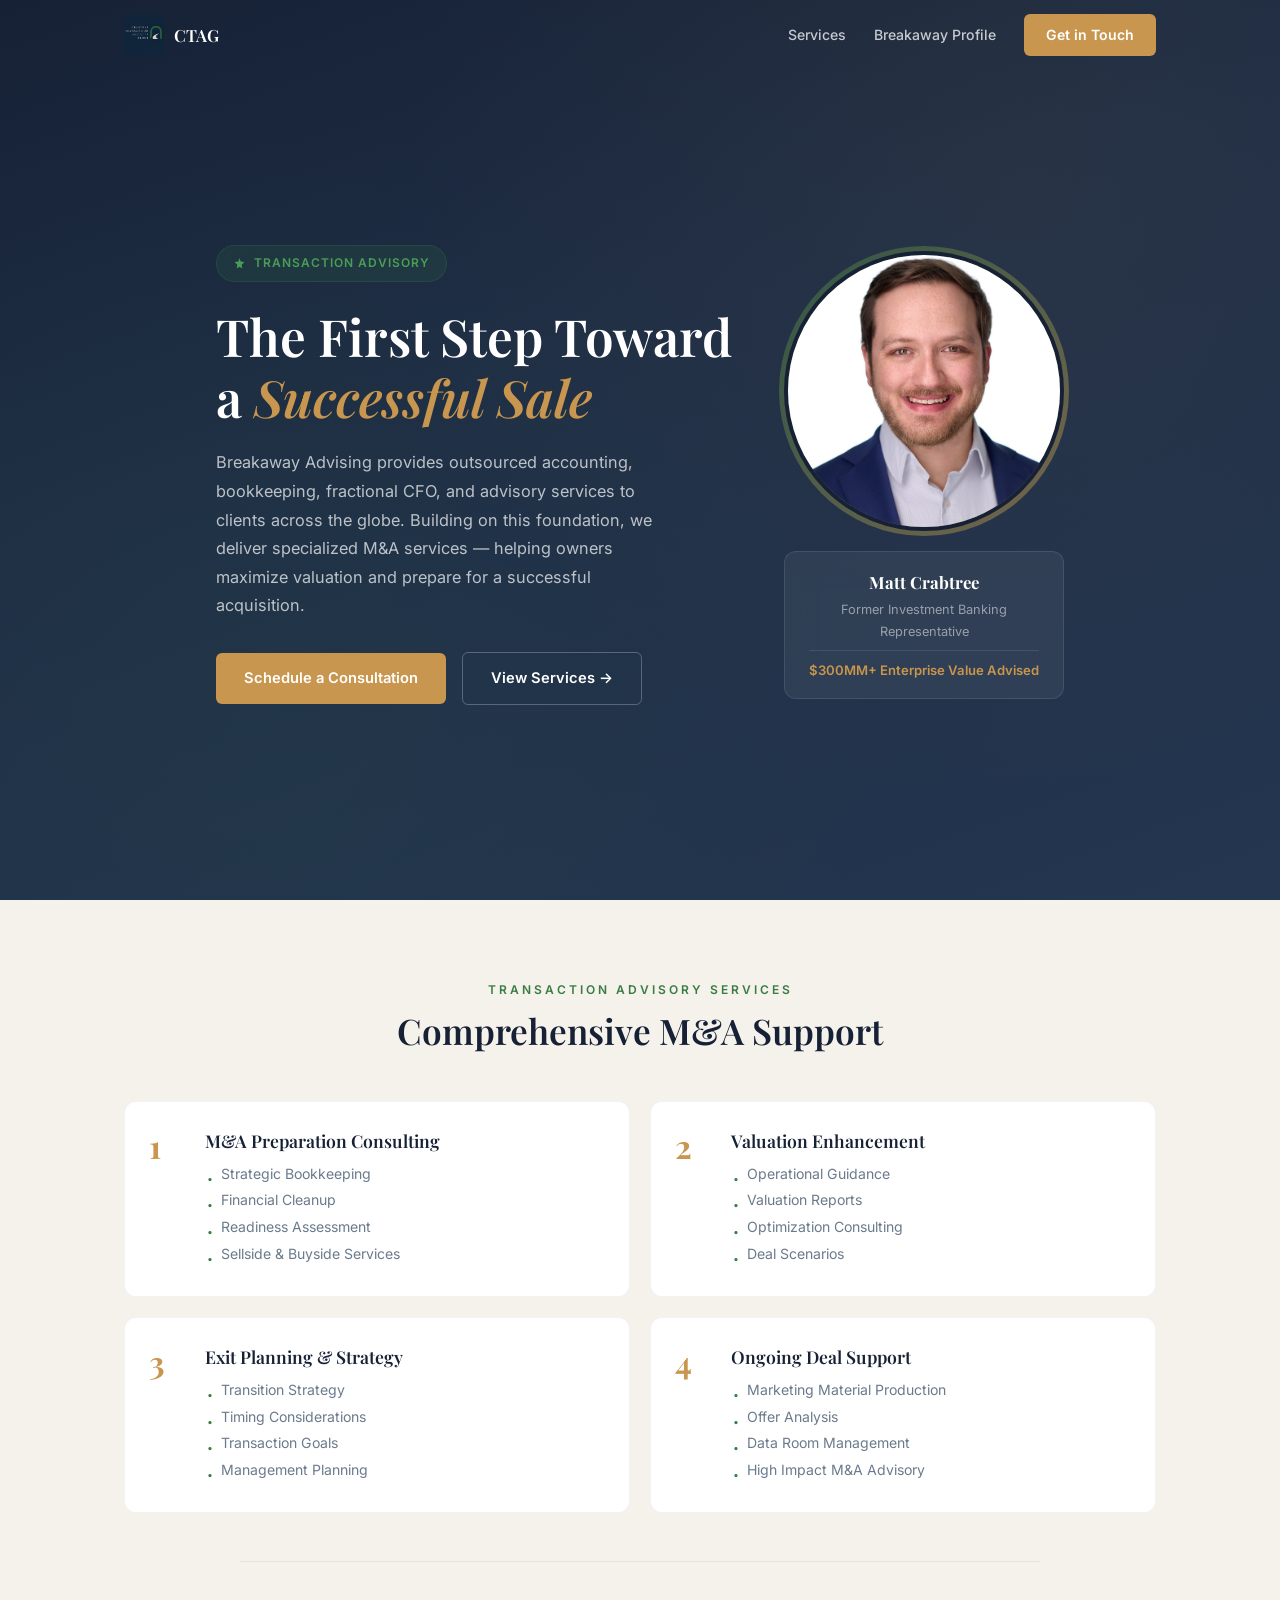
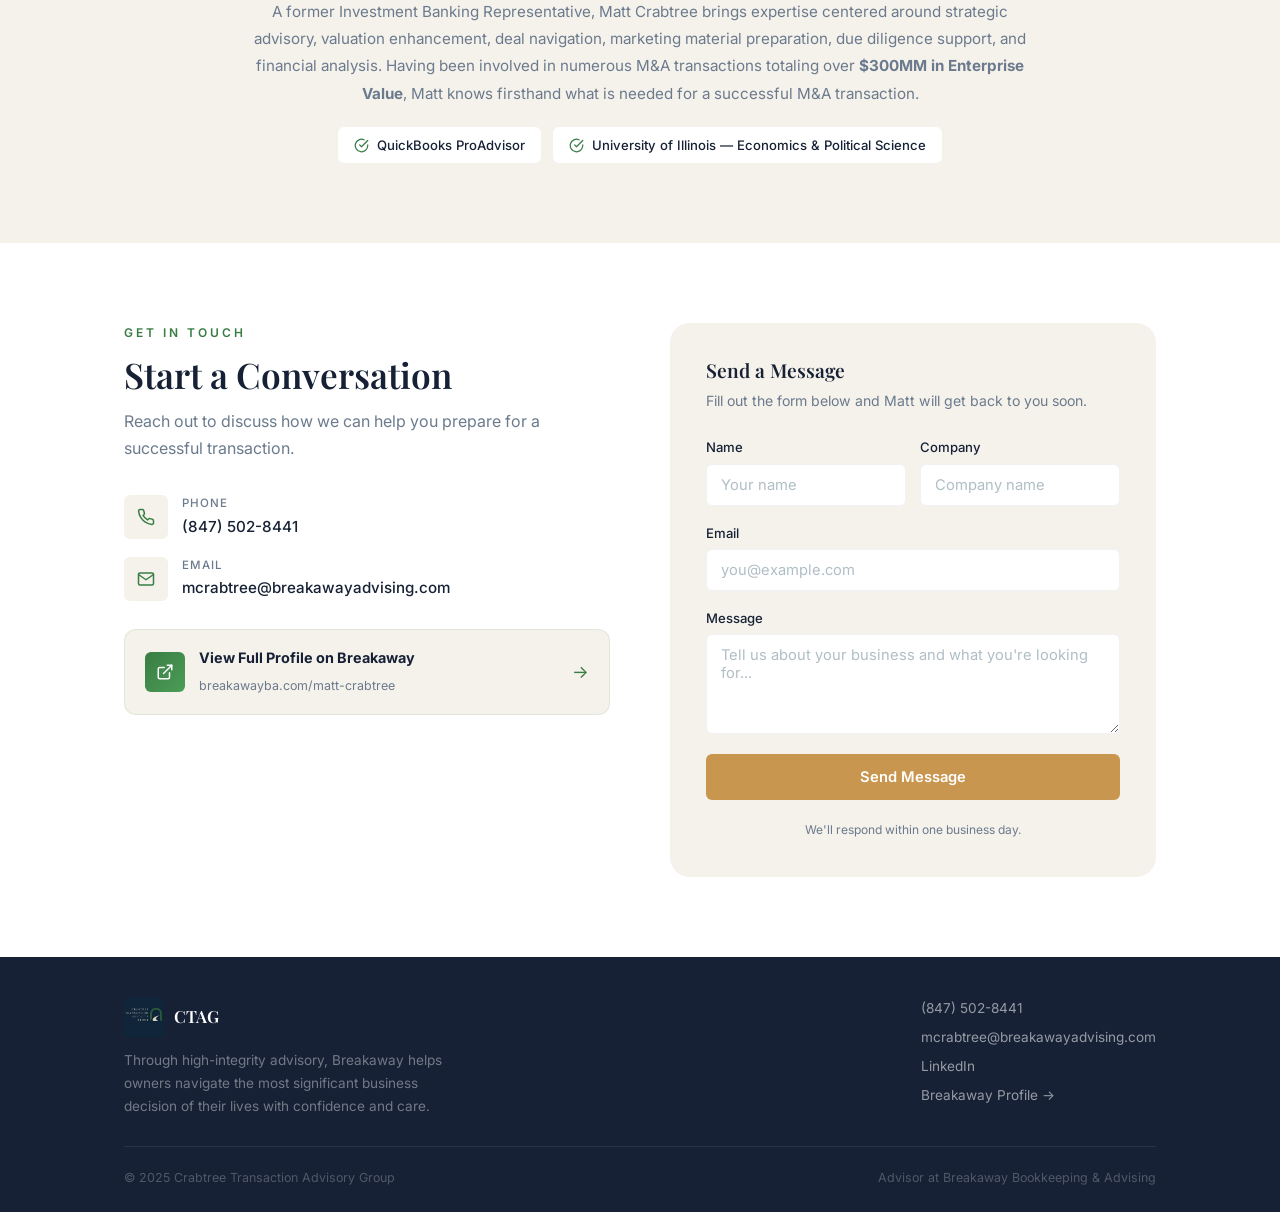
==== commit 69d5bc54: "cleanup init design" ====
--- a/index.html
+++ b/index.html
@@ -5,15 +5,14 @@
   <meta name="viewport" content="width=device-width, initial-scale=1.0">
   <title>Crabtree Transaction Advisory Group | M&A Consulting & Exit Planning</title>
   <meta name="description" content="Crabtree Transaction Advisory Group helps business owners maximize valuation and prepare for a successful acquisition through expert M&A consulting, exit planning, and deal support.">
-  <meta name="keywords" content="M&A consulting, transaction advisory, exit planning, valuation enhancement, business sale, mergers and acquisitions">
   <meta name="author" content="Matt Crabtree">
 
   <!-- Open Graph -->
   <meta property="og:title" content="Crabtree Transaction Advisory Group | M&A Consulting">
-  <meta property="og:description" content="Expert M&A consulting, exit planning, and valuation enhancement to help you navigate the most significant business decision of your life.">
+  <meta property="og:description" content="Expert M&A consulting, exit planning, and valuation enhancement. The first step toward a successful business sale.">
   <meta property="og:type" content="website">
 
-  <!-- Favicon (uses logo) -->
+  <!-- Favicon -->
   <link rel="icon" type="image/png" href="logo.png">
 
   <!-- Styles -->
@@ -31,9 +30,7 @@
         <span>CTAG</span>
       </a>
       <div class="nav-links" id="nav-links">
-        <a href="#about">About</a>
         <a href="#services">Services</a>
-        <a href="#why-ctag">Why CTAG</a>
         <a href="https://breakawayba.com/matt-crabtree" target="_blank" rel="noopener">Breakaway Profile</a>
         <a href="#contact" class="nav-cta">Get in Touch</a>
       </div>
@@ -57,28 +54,13 @@
         </div>
         <h1>The First Step Toward a <span class="accent">Successful Sale</span></h1>
         <p class="hero-description">
-          Expert M&A preparation, valuation enhancement, and exit planning — 
-          guiding business owners through the most significant decision of their careers 
-          with confidence and care.
+          Breakaway Advising provides outsourced accounting, bookkeeping, fractional CFO, and 
+          advisory services to clients across the globe. Building on this foundation, we deliver 
+          specialized M&A services — helping owners maximize valuation and prepare for a successful acquisition.
         </p>
         <div class="hero-actions">
           <a href="#contact" class="btn btn-primary" id="hero-cta">Schedule a Consultation</a>
-          <a href="#services" class="btn btn-outline">Explore Services →</a>
-        </div>
-
-        <div class="hero-stats">
-          <div class="hero-stat">
-            <div class="stat-number" data-target="300" data-suffix="MM+">$0</div>
-            <div class="stat-label">Enterprise Value Advised</div>
-          </div>
-          <div class="hero-stat">
-            <div class="stat-number" data-target="7" data-suffix="+">0</div>
-            <div class="stat-label">Years in Investment Banking</div>
-          </div>
-          <div class="hero-stat">
-            <div class="stat-number" data-target="4" data-suffix="">0</div>
-            <div class="stat-label">Core Service Pillars</div>
-          </div>
+          <a href="#services" class="btn btn-outline">View Services →</a>
         </div>
       </div>
 
@@ -86,184 +68,103 @@
         <div class="hero-headshot-wrapper">
           <img src="headshot.jpg" alt="Matt Crabtree — M&A Advisor" class="hero-headshot">
         </div>
+        <div class="hero-card">
+          <strong>Matt Crabtree</strong>
+          <span>Former Investment Banking Representative</span>
+          <span class="hero-card-stat">$300MM+ Enterprise Value Advised</span>
+        </div>
       </div>
     </div>
   </section>
 
   <!-- ========================================
-       ABOUT
-       ======================================== -->
-  <section class="about" id="about">
-    <div class="container">
-      <div class="about-content">
-        <span class="section-label reveal">About Matt</span>
-        <h2 class="section-title reveal">Proven M&A Expertise, <br>Personal Commitment</h2>
-        <p class="section-subtitle reveal">Former Investment Banking Representative turned trusted transaction advisor.</p>
-
-        <div class="about-text reveal">
-          <p>
-            A former Investment Banking Representative, Matt Crabtree brings expertise centered 
-            around strategic advisory, valuation enhancement, deal navigation, marketing material 
-            preparation, due diligence support, and financial analysis.
-          </p>
-          <p>
-            Having been involved in numerous M&A transactions totaling over <strong>$300MM in Enterprise Value</strong>, 
-            Matt knows firsthand what is needed for a successful M&A transaction. He's passionate about 
-            guiding business owners through one of the most important milestones of their careers — 
-            preparing for and successfully completing a sale.
-          </p>
-        </div>
-
-        <div class="credentials reveal">
-          <div class="credential">
+       SERVICES — mirrors the one-pager layout
+       ======================================== -->
+  <section class="services" id="services">
+    <div class="container">
+      <div class="services-header">
+        <span class="section-label reveal">Transaction Advisory Services</span>
+        <h2 class="section-title reveal">Comprehensive M&A Support</h2>
+      </div>
+
+      <div class="services-grid">
+        <!-- Service 1 -->
+        <div class="service-card reveal" id="service-ma-prep">
+          <div class="service-number">1</div>
+          <div class="service-body">
+            <h3>M&A Preparation Consulting</h3>
+            <ul class="service-list">
+              <li>Strategic Bookkeeping</li>
+              <li>Financial Cleanup</li>
+              <li>Readiness Assessment</li>
+              <li>Sellside &amp; Buyside Services</li>
+            </ul>
+          </div>
+        </div>
+
+        <!-- Service 2 -->
+        <div class="service-card reveal" id="service-valuation">
+          <div class="service-number">2</div>
+          <div class="service-body">
+            <h3>Valuation Enhancement</h3>
+            <ul class="service-list">
+              <li>Operational Guidance</li>
+              <li>Valuation Reports</li>
+              <li>Optimization Consulting</li>
+              <li>Deal Scenarios</li>
+            </ul>
+          </div>
+        </div>
+
+        <!-- Service 3 -->
+        <div class="service-card reveal" id="service-exit">
+          <div class="service-number">3</div>
+          <div class="service-body">
+            <h3>Exit Planning &amp; Strategy</h3>
+            <ul class="service-list">
+              <li>Transition Strategy</li>
+              <li>Timing Considerations</li>
+              <li>Transaction Goals</li>
+              <li>Management Planning</li>
+            </ul>
+          </div>
+        </div>
+
+        <!-- Service 4 -->
+        <div class="service-card reveal" id="service-deal">
+          <div class="service-number">4</div>
+          <div class="service-body">
+            <h3>Ongoing Deal Support</h3>
+            <ul class="service-list">
+              <li>Marketing Material Production</li>
+              <li>Offer Analysis</li>
+              <li>Data Room Management</li>
+              <li>High Impact M&A Advisory</li>
+            </ul>
+          </div>
+        </div>
+      </div>
+
+      <!-- About blurb — condensed from the one-pager -->
+      <div class="services-bio reveal">
+        <p>
+          A former Investment Banking Representative, Matt Crabtree brings expertise centered 
+          around strategic advisory, valuation enhancement, deal navigation, marketing material 
+          preparation, due diligence support, and financial analysis. Having been involved in 
+          numerous M&A transactions totaling over <strong>$300MM in Enterprise Value</strong>, Matt knows 
+          firsthand what is needed for a successful M&A transaction.
+        </p>
+        <div class="credentials">
+          <span class="credential">
             <svg xmlns="http://www.w3.org/2000/svg" viewBox="0 0 24 24" fill="none" stroke="currentColor" stroke-width="2" stroke-linecap="round" stroke-linejoin="round"><path d="M22 11.08V12a10 10 0 1 1-5.93-9.14"/><polyline points="22 4 12 14.01 9 11.01"/></svg>
             QuickBooks ProAdvisor
-          </div>
-          <div class="credential">
+          </span>
+          <span class="credential">
             <svg xmlns="http://www.w3.org/2000/svg" viewBox="0 0 24 24" fill="none" stroke="currentColor" stroke-width="2" stroke-linecap="round" stroke-linejoin="round"><path d="M22 11.08V12a10 10 0 1 1-5.93-9.14"/><polyline points="22 4 12 14.01 9 11.01"/></svg>
-            University of Illinois — Econ &amp; PoliSci
-          </div>
-          <div class="credential">
-            <svg xmlns="http://www.w3.org/2000/svg" viewBox="0 0 24 24" fill="none" stroke="currentColor" stroke-width="2" stroke-linecap="round" stroke-linejoin="round"><path d="M22 11.08V12a10 10 0 1 1-5.93-9.14"/><polyline points="22 4 12 14.01 9 11.01"/></svg>
-            Advisor at Breakaway Bookkeeping &amp; Advising
-          </div>
-        </div>
-      </div>
-
-      <div class="about-image reveal">
-        <div class="about-image-frame">
-          <img src="headshot.jpg" alt="Matt Crabtree, Transaction Advisor">
-          <div class="about-badge">
-            <div class="about-badge-icon">
-              <svg xmlns="http://www.w3.org/2000/svg" viewBox="0 0 24 24" fill="none" stroke="currentColor" stroke-width="2" stroke-linecap="round" stroke-linejoin="round"><path d="M12 20V10"/><path d="M18 20V4"/><path d="M6 20v-4"/></svg>
-            </div>
-            <div class="about-badge-text">
-              <strong>$300MM+</strong>
-              <span>Enterprise Value Advised</span>
-            </div>
-          </div>
-        </div>
-      </div>
-    </div>
-  </section>
-
-  <!-- ========================================
-       SERVICES
-       ======================================== -->
-  <section class="services" id="services">
-    <div class="container">
-      <div class="services-header">
-        <span class="section-label reveal">Transaction Advisory Services</span>
-        <h2 class="section-title reveal">Comprehensive M&A <br>Support at Every Stage</h2>
-        <p class="section-subtitle reveal">From initial preparation through closing day — the expertise you need for a successful outcome.</p>
-      </div>
-
-      <div class="services-grid">
-        <!-- Service 1 -->
-        <div class="service-card reveal reveal-delay-1" id="service-ma-prep">
-          <div class="service-number">01</div>
-          <h3>M&A Preparation Consulting</h3>
-          <p>Get your business ready for the market with strategic financial preparation and operational readiness assessments.</p>
-          <div class="service-list">
-            <span class="service-tag">Strategic Bookkeeping</span>
-            <span class="service-tag">Financial Cleanup</span>
-            <span class="service-tag">Readiness Assessment</span>
-            <span class="service-tag">Sellside &amp; Buyside Services</span>
-          </div>
-        </div>
-
-        <!-- Service 2 -->
-        <div class="service-card reveal reveal-delay-2" id="service-valuation">
-          <div class="service-number">02</div>
-          <h3>Valuation Enhancement</h3>
-          <p>Maximize what your business is worth before going to market through targeted operational and financial optimization.</p>
-          <div class="service-list">
-            <span class="service-tag">Operational Guidance</span>
-            <span class="service-tag">Valuation Reports</span>
-            <span class="service-tag">Optimization Consulting</span>
-            <span class="service-tag">Deal Scenarios</span>
-          </div>
-        </div>
-
-        <!-- Service 3 -->
-        <div class="service-card reveal reveal-delay-3" id="service-exit">
-          <div class="service-number">03</div>
-          <h3>Exit Planning &amp; Strategy</h3>
-          <p>Develop a clear roadmap for your exit — from timing and transition planning to defining your transaction goals.</p>
-          <div class="service-list">
-            <span class="service-tag">Transition Strategy</span>
-            <span class="service-tag">Timing Considerations</span>
-            <span class="service-tag">Transaction Goals</span>
-            <span class="service-tag">Management Planning</span>
-          </div>
-        </div>
-
-        <!-- Service 4 -->
-        <div class="service-card reveal reveal-delay-4" id="service-deal">
-          <div class="service-number">04</div>
-          <h3>Ongoing Deal Support</h3>
-          <p>Hands-on guidance through every phase of the deal — from marketing materials to offer analysis and closing.</p>
-          <div class="service-list">
-            <span class="service-tag">Marketing Material Production</span>
-            <span class="service-tag">Offer Analysis</span>
-            <span class="service-tag">Data Room Management</span>
-            <span class="service-tag">High Impact M&A Advisory</span>
-          </div>
-        </div>
-      </div>
-    </div>
-  </section>
-
-  <!-- ========================================
-       WHY CTAG
-       ======================================== -->
-  <section class="why-ctag" id="why-ctag">
-    <div class="container">
-      <span class="section-label reveal">Why Crabtree Transaction Advisory Group</span>
-      <h2 class="section-title reveal">Confidence at Every Step</h2>
-      <p class="section-subtitle reveal">We don't just advise — we partner with you to protect and grow what is often a family's legacy.</p>
-
-      <div class="value-grid">
-        <div class="value-item reveal reveal-delay-1" id="value-expertise">
-          <div class="value-icon">
-            <svg xmlns="http://www.w3.org/2000/svg" viewBox="0 0 24 24" fill="none" stroke="currentColor" stroke-width="2" stroke-linecap="round" stroke-linejoin="round"><circle cx="12" cy="12" r="10"/><path d="M12 6v6l4 2"/></svg>
-          </div>
-          <h4>Battle-Tested Experience</h4>
-          <p>Over seven years in high-end insurance and investment banking, providing M&A advisory services for clients around the world.</p>
-        </div>
-
-        <div class="value-item reveal reveal-delay-2" id="value-approach">
-          <div class="value-icon">
-            <svg xmlns="http://www.w3.org/2000/svg" viewBox="0 0 24 24" fill="none" stroke="currentColor" stroke-width="2" stroke-linecap="round" stroke-linejoin="round"><path d="M17 21v-2a4 4 0 0 0-4-4H5a4 4 0 0 0-4 4v2"/><circle cx="9" cy="7" r="4"/><path d="M23 21v-2a4 4 0 0 0-3-3.87"/><path d="M16 3.13a4 4 0 0 1 0 7.75"/></svg>
-          </div>
-          <h4>Personal, High-Integrity Advisory</h4>
-          <p>Every transaction is handled with care and precision. Matt takes pride in guiding owners through the most important milestone of their careers.</p>
-        </div>
-
-        <div class="value-item reveal reveal-delay-3" id="value-integration">
-          <div class="value-icon">
-            <svg xmlns="http://www.w3.org/2000/svg" viewBox="0 0 24 24" fill="none" stroke="currentColor" stroke-width="2" stroke-linecap="round" stroke-linejoin="round"><polyline points="22 12 18 12 15 21 9 3 6 12 2 12"/></svg>
-          </div>
-          <h4>Seamless Collaboration</h4>
-          <p>Backed by Breakaway Advising's full-service platform — outsourced accounting, bookkeeping, fractional CFO, and advisory services across the globe.</p>
-        </div>
-      </div>
-    </div>
-  </section>
-
-  <!-- ========================================
-       TESTIMONIAL
-       ======================================== -->
-  <section class="testimonial" id="testimonial">
-    <div class="container">
-      <div class="testimonial-quote-mark reveal">"</div>
-      <blockquote class="reveal">
-        Working with Matt frees me up to concentrate on what I enjoy doing.
-      </blockquote>
-      <cite class="reveal">
-        Randy
-        <span>The Brainstorm Group</span>
-      </cite>
+            University of Illinois — Economics &amp; Political Science
+          </span>
+        </div>
+      </div>
     </div>
   </section>
 
@@ -275,8 +176,8 @@
 
       <div class="contact-info">
         <span class="section-label reveal">Get in Touch</span>
-        <h2 class="section-title reveal">Let's Start a <br>Conversation</h2>
-        <p class="reveal">Whether you're exploring a sale, preparing for one, or just want to understand your options — reach out to start a confidential conversation.</p>
+        <h2 class="section-title reveal">Start a Conversation</h2>
+        <p class="reveal">Reach out to discuss how we can help you prepare for a successful transaction.</p>
 
         <div class="contact-details reveal">
           <a href="tel:+18475028441" class="contact-detail" id="contact-phone">
@@ -298,19 +199,9 @@
               <span>mcrabtree@breakawayadvising.com</span>
             </div>
           </a>
-
-          <a href="https://www.linkedin.com/in/matt-crabtree-837159a4/" target="_blank" rel="noopener" class="contact-detail" id="contact-linkedin">
-            <div class="contact-detail-icon">
-              <svg xmlns="http://www.w3.org/2000/svg" viewBox="0 0 24 24" fill="none" stroke="currentColor" stroke-width="2" stroke-linecap="round" stroke-linejoin="round"><path d="M16 8a6 6 0 0 1 6 6v7h-4v-7a2 2 0 0 0-2-2 2 2 0 0 0-2 2v7h-4v-7a6 6 0 0 1 6-6z"/><rect x="2" y="9" width="4" height="12"/><circle cx="4" cy="4" r="2"/></svg>
-            </div>
-            <div class="contact-detail-text">
-              <small>LinkedIn</small>
-              <span>Connect with Matt</span>
-            </div>
-          </a>
-        </div>
-
-        <!-- Breakaway Profile Link — prominently displayed -->
+        </div>
+
+        <!-- Breakaway Profile Link -->
         <a href="https://breakawayba.com/matt-crabtree" target="_blank" rel="noopener" class="breakaway-link reveal" id="breakaway-profile-link">
           <div class="breakaway-link-icon">
             <svg xmlns="http://www.w3.org/2000/svg" viewBox="0 0 24 24" fill="none" stroke="currentColor" stroke-width="2" stroke-linecap="round" stroke-linejoin="round"><path d="M18 13v6a2 2 0 0 1-2 2H5a2 2 0 0 1-2-2V8a2 2 0 0 1 2-2h6"/><polyline points="15 3 21 3 21 9"/><line x1="10" y1="14" x2="21" y2="3"/></svg>
@@ -355,10 +246,6 @@
             <input type="email" id="contact-email-input" name="email" placeholder="you@example.com" required>
           </div>
           <div class="form-group">
-            <label for="contact-phone-input">Phone <span style="color: var(--gray-300); font-weight: 400;">(optional)</span></label>
-            <input type="tel" id="contact-phone-input" name="phone" placeholder="(555) 555-5555">
-          </div>
-          <div class="form-group">
             <label for="contact-message">Message</label>
             <textarea id="contact-message" name="message" placeholder="Tell us about your business and what you're looking for..." required></textarea>
           </div>
@@ -372,7 +259,7 @@
           <p class="form-note">We'll respond within one business day.</p>
         </form>
 
-        <!-- Success message (shown after form submit) -->
+        <!-- Success message -->
         <div class="form-success" id="form-success">
           <svg xmlns="http://www.w3.org/2000/svg" viewBox="0 0 24 24" fill="none" stroke="currentColor" stroke-width="2" stroke-linecap="round" stroke-linejoin="round"><path d="M22 11.08V12a10 10 0 1 1-5.93-9.14"/><polyline points="22 4 12 14.01 9 11.01"/></svg>
           <h3>Message Sent!</h3>
@@ -394,29 +281,19 @@
             <img src="logo.png" alt="CTAG Logo">
             <span>CTAG</span>
           </a>
-          <p>Breakaway Advising provides outsourced accounting, bookkeeping, fractional CFO, and advisory services. Building on this foundation, CTAG delivers specialized M&A services to help owners maximize valuation and prepare for a successful acquisition.</p>
+          <p>Through high-integrity advisory, Breakaway helps owners navigate the most significant business decision of their lives with confidence and care.</p>
         </div>
 
         <div class="footer-links">
-          <div class="footer-col">
-            <h5>Navigate</h5>
-            <a href="#about">About Matt</a>
-            <a href="#services">Services</a>
-            <a href="#why-ctag">Why CTAG</a>
-            <a href="#contact">Contact</a>
-          </div>
-          <div class="footer-col">
-            <h5>Connect</h5>
-            <a href="tel:+18475028441">(847) 502-8441</a>
-            <a href="mailto:mcrabtree@breakawayadvising.com">Email Matt</a>
-            <a href="https://www.linkedin.com/in/matt-crabtree-837159a4/" target="_blank" rel="noopener">LinkedIn</a>
-            <a href="https://breakawayba.com/matt-crabtree" target="_blank" rel="noopener">Breakaway Profile →</a>
-          </div>
+          <a href="tel:+18475028441">(847) 502-8441</a>
+          <a href="mailto:mcrabtree@breakawayadvising.com">mcrabtree@breakawayadvising.com</a>
+          <a href="https://www.linkedin.com/in/matt-crabtree-837159a4/" target="_blank" rel="noopener">LinkedIn</a>
+          <a href="https://breakawayba.com/matt-crabtree" target="_blank" rel="noopener">Breakaway Profile →</a>
         </div>
       </div>
 
       <div class="footer-bottom">
-        <p>&copy; 2025 Crabtree Transaction Advisory Group. All rights reserved.</p>
+        <p>&copy; 2025 Crabtree Transaction Advisory Group</p>
         <a href="https://breakawayba.com/matt-crabtree" target="_blank" rel="noopener">Advisor at Breakaway Bookkeeping &amp; Advising</a>
       </div>
     </div>
--- a/styles.css
+++ b/styles.css
@@ -1,14 +1,12 @@
 /* ============================================================
    CTAG — Crabtree Transaction Advisory Group
-   Design System & Styles
+   Design System & Styles (Streamlined)
    ============================================================ */
 
-/* --- Google Fonts --- */
 @import url('https://fonts.googleapis.com/css2?family=Playfair+Display:ital,wght@0,400;0,500;0,600;0,700;1,400&family=Inter:wght@300;400;500;600;700&display=swap');
 
 /* --- Design Tokens --- */
 :root {
-  /* Colors — pulled from logo */
   --navy:          #162135;
   --navy-light:    #1E2D45;
   --navy-mid:      #243650;
@@ -26,115 +24,76 @@
   --gray-300:      #B0BEC5;
   --gray-100:      #F0F2F5;
 
-  /* Typography */
-  --font-heading: 'Playfair Display', Georgia, 'Times New Roman', serif;
+  --font-heading: 'Playfair Display', Georgia, serif;
   --font-body:    'Inter', -apple-system, BlinkMacSystemFont, 'Segoe UI', sans-serif;
 
-  /* Spacing */
-  --section-pad:   100px 0;
-  --container-max: 1140px;
-  --gap:           32px;
-
-  /* Transitions */
+  --container-max: 1080px;
   --transition:    all 0.3s cubic-bezier(0.25, 0.46, 0.45, 0.94);
-  --transition-slow: all 0.6s cubic-bezier(0.25, 0.46, 0.45, 0.94);
-
-  /* Shadows */
+
   --shadow-sm:   0 2px 8px rgba(22, 33, 53, 0.06);
   --shadow-md:   0 4px 20px rgba(22, 33, 53, 0.10);
   --shadow-lg:   0 8px 40px rgba(22, 33, 53, 0.14);
   --shadow-glow: 0 4px 30px rgba(58, 125, 68, 0.15);
 
-  /* Radius */
   --radius-sm: 6px;
   --radius-md: 12px;
   --radius-lg: 20px;
   --radius-full: 50%;
 }
 
-/* --- Reset & Base --- */
-*, *::before, *::after {
-  margin: 0;
-  padding: 0;
-  box-sizing: border-box;
-}
-
-html {
-  scroll-behavior: smooth;
-  font-size: 16px;
-}
+/* --- Reset --- */
+*, *::before, *::after { margin: 0; padding: 0; box-sizing: border-box; }
+
+html { scroll-behavior: smooth; font-size: 16px; }
 
 body {
   font-family: var(--font-body);
   color: var(--charcoal);
-  background-color: var(--white);
+  background: var(--white);
   line-height: 1.7;
   -webkit-font-smoothing: antialiased;
-  -moz-osx-font-smoothing: grayscale;
   overflow-x: hidden;
 }
 
-img {
-  max-width: 100%;
-  height: auto;
-  display: block;
-}
-
-a {
-  color: inherit;
-  text-decoration: none;
-  transition: var(--transition);
-}
-
-ul {
-  list-style: none;
-}
-
-/* --- Container --- */
+img { max-width: 100%; height: auto; display: block; }
+a { color: inherit; text-decoration: none; transition: var(--transition); }
+ul { list-style: none; }
+
 .container {
   max-width: var(--container-max);
   margin: 0 auto;
   padding: 0 24px;
 }
 
-/* --- Typography --- */
-h1, h2, h3, h4, h5 {
+h1, h2, h3, h4 {
   font-family: var(--font-heading);
   font-weight: 600;
   line-height: 1.2;
   color: var(--navy);
 }
 
-h1 { font-size: clamp(2.2rem, 5vw, 3.5rem); }
-h2 { font-size: clamp(1.8rem, 4vw, 2.6rem); }
-h3 { font-size: clamp(1.2rem, 2.5vw, 1.5rem); }
-h4 { font-size: 1.1rem; }
+h1 { font-size: clamp(2rem, 4.5vw, 3.2rem); }
+h2 { font-size: clamp(1.6rem, 3.5vw, 2.2rem); }
+h3 { font-size: clamp(1.1rem, 2vw, 1.3rem); }
 
 p {
   color: var(--gray-700);
-  font-size: 1.05rem;
-  max-width: 680px;
+  font-size: 1rem;
 }
 
 .section-label {
   font-family: var(--font-body);
-  font-size: 0.8rem;
+  font-size: 0.75rem;
   font-weight: 600;
   letter-spacing: 3px;
   text-transform: uppercase;
   color: var(--green);
-  margin-bottom: 12px;
+  margin-bottom: 10px;
   display: block;
 }
 
 .section-title {
-  margin-bottom: 20px;
-}
-
-.section-subtitle {
-  color: var(--gray-500);
-  font-size: 1.1rem;
-  max-width: 600px;
+  margin-bottom: 16px;
 }
 
 /* ============================================================
@@ -146,7 +105,7 @@
   left: 0;
   width: 100%;
   z-index: 1000;
-  padding: 16px 0;
+  padding: 14px 0;
   transition: var(--transition);
   background: transparent;
 }
@@ -154,7 +113,6 @@
 .navbar.scrolled {
   background: rgba(22, 33, 53, 0.95);
   backdrop-filter: blur(20px);
-  -webkit-backdrop-filter: blur(20px);
   padding: 10px 0;
   box-shadow: 0 2px 20px rgba(0,0,0,0.2);
 }
@@ -168,34 +126,32 @@
 .nav-logo {
   display: flex;
   align-items: center;
-  gap: 12px;
+  gap: 10px;
 }
 
 .nav-logo img {
-  height: 44px;
+  height: 40px;
   width: auto;
   border-radius: 4px;
 }
 
 .nav-logo span {
   font-family: var(--font-heading);
-  font-size: 1.1rem;
+  font-size: 1.05rem;
   font-weight: 600;
   color: var(--white);
-  letter-spacing: 0.5px;
 }
 
 .nav-links {
   display: flex;
   align-items: center;
-  gap: 32px;
+  gap: 28px;
 }
 
 .nav-links a {
-  font-size: 0.9rem;
+  font-size: 0.88rem;
   font-weight: 500;
-  color: rgba(255, 255, 255, 0.8);
-  letter-spacing: 0.3px;
+  color: rgba(255, 255, 255, 0.75);
   position: relative;
 }
 
@@ -210,26 +166,18 @@
   transition: var(--transition);
 }
 
-.nav-links a:hover {
-  color: var(--white);
-}
-
-.nav-links a:hover::after {
-  width: 100%;
-}
+.nav-links a:hover { color: var(--white); }
+.nav-links a:hover::after { width: 100%; }
 
 .nav-cta {
   background: var(--gold) !important;
   color: var(--white) !important;
-  padding: 10px 24px !important;
+  padding: 9px 22px !important;
   border-radius: var(--radius-sm);
   font-weight: 600 !important;
-  letter-spacing: 0.5px;
-}
-
-.nav-cta::after {
-  display: none !important;
-}
+}
+
+.nav-cta::after { display: none !important; }
 
 .nav-cta:hover {
   background: var(--gold-light) !important;
@@ -237,75 +185,50 @@
   box-shadow: 0 4px 15px rgba(200, 150, 78, 0.4);
 }
 
-/* Mobile nav toggle */
 .nav-toggle {
   display: none;
   flex-direction: column;
   gap: 5px;
   cursor: pointer;
-  padding: 4px;
   background: none;
   border: none;
+  padding: 4px;
 }
 
 .nav-toggle span {
   display: block;
-  width: 24px;
+  width: 22px;
   height: 2px;
   background: var(--white);
   transition: var(--transition);
   border-radius: 2px;
 }
 
-.nav-toggle.active span:nth-child(1) {
-  transform: rotate(45deg) translate(5px, 5px);
-}
-.nav-toggle.active span:nth-child(2) {
-  opacity: 0;
-}
-.nav-toggle.active span:nth-child(3) {
-  transform: rotate(-45deg) translate(5px, -5px);
-}
+.nav-toggle.active span:nth-child(1) { transform: rotate(45deg) translate(5px, 5px); }
+.nav-toggle.active span:nth-child(2) { opacity: 0; }
+.nav-toggle.active span:nth-child(3) { transform: rotate(-45deg) translate(5px, -5px); }
 
 /* ============================================================
-   HERO
+   HERO — compact
    ============================================================ */
 .hero {
   position: relative;
+  display: flex;
+  align-items: center;
+  justify-content: center;
   min-height: 100vh;
-  display: flex;
-  align-items: center;
-  justify-content: center;
   background: linear-gradient(160deg, var(--navy) 0%, var(--navy-light) 40%, var(--navy-mid) 100%);
   overflow: hidden;
-  padding: 120px 0 60px;
-}
-
-/* Subtle geometric background pattern */
+  padding: 110px 0 60px;
+}
+
 .hero::before {
   content: '';
   position: absolute;
-  top: 0;
-  left: 0;
-  width: 100%;
-  height: 100%;
+  inset: 0;
   background-image:
     radial-gradient(circle at 20% 80%, rgba(58, 125, 68, 0.08) 0%, transparent 50%),
-    radial-gradient(circle at 80% 20%, rgba(200, 150, 78, 0.06) 0%, transparent 50%),
-    radial-gradient(circle at 50% 50%, rgba(255, 255, 255, 0.02) 0%, transparent 70%);
-  pointer-events: none;
-}
-
-/* Decorative line accents */
-.hero::after {
-  content: '';
-  position: absolute;
-  top: 15%;
-  right: -5%;
-  width: 500px;
-  height: 500px;
-  border: 1px solid rgba(58, 125, 68, 0.08);
-  border-radius: 50%;
+    radial-gradient(circle at 80% 20%, rgba(200, 150, 78, 0.06) 0%, transparent 50%);
   pointer-events: none;
 }
 
@@ -313,83 +236,69 @@
   position: relative;
   z-index: 2;
   display: grid;
-  grid-template-columns: 1fr 1fr;
-  align-items: center;
-  gap: 60px;
-}
-
-.hero-content {
-  max-width: 560px;
-}
+  grid-template-columns: 1fr auto;
+  align-items: center;
+  gap: 48px;
+}
+
+.hero-content { max-width: 520px; }
 
 .hero-badge {
   display: inline-flex;
   align-items: center;
   gap: 8px;
-  padding: 8px 18px;
+  padding: 7px 16px;
   background: rgba(58, 125, 68, 0.15);
   border: 1px solid rgba(58, 125, 68, 0.25);
   border-radius: 50px;
-  font-size: 0.8rem;
+  font-size: 0.75rem;
   font-weight: 600;
   color: var(--green-light);
   letter-spacing: 1px;
   text-transform: uppercase;
-  margin-bottom: 28px;
-}
-
-.hero-badge svg {
-  width: 14px;
-  height: 14px;
-  fill: var(--green-light);
-}
-
-.hero h1 {
-  color: var(--white);
   margin-bottom: 24px;
-  font-weight: 700;
-}
-
-.hero h1 .accent {
-  color: var(--gold);
-  font-style: italic;
-}
+}
+
+.hero-badge svg { width: 13px; height: 13px; fill: var(--green-light); }
+
+.hero h1 { color: var(--white); margin-bottom: 20px; }
+.hero h1 .accent { color: var(--gold); font-style: italic; }
 
 .hero-description {
-  color: rgba(255, 255, 255, 0.75);
-  font-size: 1.15rem;
-  line-height: 1.8;
-  margin-bottom: 40px;
-  max-width: 480px;
+  color: rgba(255, 255, 255, 0.7);
+  font-size: 1.02rem;
+  line-height: 1.75;
+  margin-bottom: 32px;
+  max-width: 460px;
 }
 
 .hero-actions {
   display: flex;
   align-items: center;
+  gap: 16px;
+  flex-wrap: wrap;
+}
+
+.hero-visual {
+  display: flex;
+  flex-direction: column;
+  align-items: center;
   gap: 20px;
-  flex-wrap: wrap;
-}
-
-.hero-visual {
-  display: flex;
-  justify-content: center;
-  align-items: center;
-  position: relative;
 }
 
 .hero-headshot-wrapper {
   position: relative;
-  width: 360px;
-  height: 360px;
+  width: 280px;
+  height: 280px;
 }
 
 .hero-headshot-wrapper::before {
   content: '';
   position: absolute;
-  inset: -6px;
+  inset: -5px;
   border-radius: var(--radius-full);
   background: linear-gradient(135deg, var(--green), var(--gold));
-  opacity: 0.6;
+  opacity: 0.5;
 }
 
 .hero-headshot {
@@ -402,534 +311,263 @@
   border: 4px solid var(--navy);
 }
 
-.hero-stats {
-  display: flex;
-  gap: 40px;
-  margin-top: 50px;
-  padding-top: 30px;
+.hero-card {
+  background: rgba(255, 255, 255, 0.06);
+  backdrop-filter: blur(16px);
+  border: 1px solid rgba(255, 255, 255, 0.1);
+  border-radius: var(--radius-md);
+  padding: 16px 24px;
+  text-align: center;
+  max-width: 280px;
+}
+
+.hero-card strong {
+  display: block;
+  font-family: var(--font-heading);
+  font-size: 1.05rem;
+  color: var(--white);
+  margin-bottom: 2px;
+}
+
+.hero-card span {
+  display: block;
+  font-size: 0.8rem;
+  color: rgba(255, 255, 255, 0.5);
+}
+
+.hero-card .hero-card-stat {
+  margin-top: 8px;
+  padding-top: 8px;
   border-top: 1px solid rgba(255, 255, 255, 0.1);
-}
-
-.hero-stat {
-  text-align: left;
-}
-
-.hero-stat .stat-number {
+  font-size: 0.82rem;
+  font-weight: 600;
+  color: var(--gold);
+}
+
+/* ============================================================
+   BUTTONS
+   ============================================================ */
+.btn {
+  display: inline-flex;
+  align-items: center;
+  gap: 8px;
+  padding: 13px 28px;
+  border-radius: var(--radius-sm);
+  font-family: var(--font-body);
+  font-size: 0.92rem;
+  font-weight: 600;
+  cursor: pointer;
+  transition: var(--transition);
+  border: none;
+}
+
+.btn-primary { background: var(--gold); color: var(--white); }
+.btn-primary:hover {
+  background: var(--gold-light);
+  transform: translateY(-2px);
+  box-shadow: 0 8px 25px rgba(200, 150, 78, 0.35);
+}
+
+.btn-outline {
+  background: transparent;
+  color: var(--white);
+  border: 1.5px solid rgba(255, 255, 255, 0.25);
+}
+.btn-outline:hover {
+  border-color: var(--white);
+  background: rgba(255, 255, 255, 0.06);
+  transform: translateY(-2px);
+}
+
+.btn-dark { background: var(--navy); color: var(--white); }
+.btn-dark:hover {
+  background: var(--navy-light);
+  transform: translateY(-2px);
+  box-shadow: var(--shadow-lg);
+}
+
+/* ============================================================
+   SERVICES — compact numbered list (mirrors the PDF)
+   ============================================================ */
+.services {
+  padding: 80px 0;
+  background: var(--cream);
+}
+
+.services-header {
+  text-align: center;
+  margin-bottom: 48px;
+}
+
+.services-grid {
+  display: grid;
+  grid-template-columns: 1fr 1fr;
+  gap: 20px;
+  margin-bottom: 48px;
+}
+
+.service-card {
+  background: var(--white);
+  border-radius: var(--radius-md);
+  padding: 28px 28px 28px 24px;
+  display: flex;
+  gap: 20px;
+  align-items: flex-start;
+  transition: var(--transition);
+  border: 1px solid rgba(22, 33, 53, 0.05);
+}
+
+.service-card:hover {
+  transform: translateY(-3px);
+  box-shadow: var(--shadow-md);
+}
+
+.service-number {
   font-family: var(--font-heading);
   font-size: 2rem;
   font-weight: 700;
   color: var(--gold);
   line-height: 1;
-}
-
-.hero-stat .stat-label {
-  font-size: 0.8rem;
-  color: rgba(255, 255, 255, 0.5);
-  margin-top: 6px;
-  letter-spacing: 0.5px;
-}
-
-/* ============================================================
-   BUTTONS
-   ============================================================ */
-.btn {
+  flex-shrink: 0;
+  width: 36px;
+}
+
+.service-body h3 {
+  margin-bottom: 10px;
+  color: var(--navy);
+  font-size: 1.1rem;
+}
+
+.service-list li {
+  position: relative;
+  padding-left: 16px;
+  font-size: 0.88rem;
+  color: var(--gray-500);
+  line-height: 1.9;
+}
+
+.service-list li::before {
+  content: '·';
+  position: absolute;
+  left: 2px;
+  color: var(--green);
+  font-weight: 700;
+  font-size: 1.2rem;
+}
+
+/* Bio blurb under services */
+.services-bio {
+  max-width: 800px;
+  margin: 0 auto;
+  text-align: center;
+  padding: 36px 0 0;
+  border-top: 1px solid var(--cream-dark);
+}
+
+.services-bio p {
+  font-size: 0.95rem;
+  color: var(--gray-500);
+  line-height: 1.8;
+  margin-bottom: 20px;
+  max-width: 100%;
+}
+
+.credentials {
+  display: flex;
+  justify-content: center;
+  flex-wrap: wrap;
+  gap: 12px;
+}
+
+.credential {
   display: inline-flex;
   align-items: center;
   gap: 8px;
-  padding: 14px 32px;
+  padding: 7px 16px;
+  background: var(--white);
   border-radius: var(--radius-sm);
-  font-family: var(--font-body);
-  font-size: 0.95rem;
-  font-weight: 600;
-  letter-spacing: 0.3px;
-  cursor: pointer;
-  transition: var(--transition);
-  border: none;
-  text-align: center;
-}
-
-.btn-primary {
-  background: var(--gold);
-  color: var(--white);
-}
-
-.btn-primary:hover {
-  background: var(--gold-light);
-  transform: translateY(-2px);
-  box-shadow: 0 8px 25px rgba(200, 150, 78, 0.35);
-}
-
-.btn-outline {
-  background: transparent;
-  color: var(--white);
-  border: 1.5px solid rgba(255, 255, 255, 0.3);
-}
-
-.btn-outline:hover {
-  border-color: var(--white);
-  background: rgba(255, 255, 255, 0.08);
-  transform: translateY(-2px);
-}
-
-.btn-dark {
-  background: var(--navy);
-  color: var(--white);
-}
-
-.btn-dark:hover {
-  background: var(--navy-light);
-  transform: translateY(-2px);
-  box-shadow: var(--shadow-lg);
-}
-
-.btn svg, .btn i {
-  width: 16px;
-  height: 16px;
-}
-
-/* ============================================================
-   ABOUT / INTRO SECTION
-   ============================================================ */
-.about {
-  padding: var(--section-pad);
-  background: var(--white);
-}
-
-.about .container {
-  display: grid;
-  grid-template-columns: 1fr 1fr;
-  gap: 80px;
-  align-items: center;
-}
-
-.about-content .section-subtitle {
-  margin-bottom: 28px;
-}
-
-.about-text {
-  margin-bottom: 32px;
-}
-
-.about-text p {
-  margin-bottom: 16px;
-}
-
-.credentials {
-  display: flex;
-  flex-wrap: wrap;
-  gap: 16px;
-  margin-top: 32px;
-}
-
-.credential {
-  display: flex;
-  align-items: center;
-  gap: 10px;
-  padding: 10px 20px;
-  background: var(--cream);
-  border-radius: var(--radius-sm);
-  font-size: 0.88rem;
+  font-size: 0.82rem;
   font-weight: 500;
   color: var(--navy);
 }
 
 .credential svg {
-  width: 18px;
-  height: 18px;
+  width: 15px;
+  height: 15px;
   color: var(--green);
   flex-shrink: 0;
 }
 
-.about-image {
-  position: relative;
-}
-
-.about-image-frame {
-  position: relative;
-  border-radius: var(--radius-lg);
-  overflow: hidden;
-  box-shadow: var(--shadow-lg);
-}
-
-.about-image-frame img {
-  width: 100%;
-  height: 500px;
-  object-fit: cover;
-  object-position: center top;
-}
-
-.about-image-frame::after {
-  content: '';
-  position: absolute;
-  bottom: 0;
-  left: 0;
-  right: 0;
-  height: 40%;
-  background: linear-gradient(to top, rgba(22, 33, 53, 0.4), transparent);
-  pointer-events: none;
-}
-
-/* Floating badge on image */
-.about-badge {
-  position: absolute;
-  bottom: 30px;
-  left: 30px;
-  background: rgba(255, 255, 255, 0.95);
-  backdrop-filter: blur(10px);
-  padding: 16px 24px;
-  border-radius: var(--radius-md);
-  box-shadow: var(--shadow-md);
-  display: flex;
-  align-items: center;
-  gap: 14px;
-  z-index: 2;
-}
-
-.about-badge-icon {
-  width: 44px;
-  height: 44px;
-  background: linear-gradient(135deg, var(--green), var(--green-light));
-  border-radius: var(--radius-sm);
-  display: flex;
-  align-items: center;
-  justify-content: center;
-}
-
-.about-badge-icon svg {
-  width: 22px;
-  height: 22px;
-  color: white;
-}
-
-.about-badge-text strong {
-  display: block;
-  font-size: 0.95rem;
-  color: var(--navy);
-}
-
-.about-badge-text span {
-  font-size: 0.8rem;
-  color: var(--gray-500);
-}
-
 /* ============================================================
-   SERVICES
-   ============================================================ */
-.services {
-  padding: var(--section-pad);
-  background: var(--cream);
-}
-
-.services-header {
-  text-align: center;
-  margin-bottom: 60px;
-}
-
-.services-header .section-subtitle {
-  margin: 0 auto;
-}
-
-.services-grid {
-  display: grid;
-  grid-template-columns: repeat(2, 1fr);
-  gap: var(--gap);
-}
-
-.service-card {
-  background: var(--white);
-  border-radius: var(--radius-md);
-  padding: 40px 36px;
-  transition: var(--transition);
-  position: relative;
-  overflow: hidden;
-  border: 1px solid rgba(22, 33, 53, 0.06);
-}
-
-.service-card::before {
-  content: '';
-  position: absolute;
-  top: 0;
-  left: 0;
-  width: 100%;
-  height: 3px;
-  background: linear-gradient(90deg, var(--green), var(--gold));
-  transform: scaleX(0);
-  transform-origin: left;
-  transition: var(--transition);
-}
-
-.service-card:hover {
-  transform: translateY(-6px);
-  box-shadow: var(--shadow-lg);
-}
-
-.service-card:hover::before {
-  transform: scaleX(1);
-}
-
-.service-number {
-  font-family: var(--font-heading);
-  font-size: 3rem;
-  font-weight: 700;
-  color: var(--cream-dark);
-  line-height: 1;
-  margin-bottom: 16px;
-  transition: var(--transition);
-}
-
-.service-card:hover .service-number {
-  color: var(--green);
-  opacity: 0.3;
-}
-
-.service-card h3 {
-  margin-bottom: 16px;
-  color: var(--navy);
-}
-
-.service-card p {
-  color: var(--gray-500);
-  font-size: 0.95rem;
-  margin-bottom: 20px;
-}
-
-.service-list {
-  display: flex;
-  flex-wrap: wrap;
-  gap: 8px;
-}
-
-.service-tag {
-  display: inline-block;
-  padding: 5px 14px;
-  background: var(--cream);
-  border-radius: 50px;
-  font-size: 0.8rem;
-  font-weight: 500;
-  color: var(--teal);
-  transition: var(--transition);
-}
-
-.service-card:hover .service-tag {
-  background: rgba(58, 125, 68, 0.08);
-  color: var(--green);
-}
-
-/* ============================================================
-   WHY CTAG — VALUE PROPOSITION
-   ============================================================ */
-.why-ctag {
-  padding: var(--section-pad);
-  background: var(--white);
-}
-
-.why-ctag .container {
-  text-align: center;
-}
-
-.why-ctag .section-subtitle {
-  margin: 0 auto 60px;
-}
-
-.value-grid {
-  display: grid;
-  grid-template-columns: repeat(3, 1fr);
-  gap: var(--gap);
-  text-align: left;
-}
-
-.value-item {
-  padding: 32px;
-  border-radius: var(--radius-md);
-  border: 1px solid var(--gray-100);
-  transition: var(--transition);
-}
-
-.value-item:hover {
-  border-color: rgba(58, 125, 68, 0.2);
-  box-shadow: var(--shadow-glow);
-}
-
-.value-icon {
-  width: 52px;
-  height: 52px;
-  background: linear-gradient(135deg, rgba(58, 125, 68, 0.1), rgba(200, 150, 78, 0.1));
-  border-radius: var(--radius-md);
-  display: flex;
-  align-items: center;
-  justify-content: center;
-  margin-bottom: 20px;
-}
-
-.value-icon svg {
-  width: 24px;
-  height: 24px;
-  color: var(--green);
-}
-
-.value-item h4 {
-  font-family: var(--font-body);
-  font-weight: 600;
-  margin-bottom: 10px;
-  color: var(--navy);
-}
-
-.value-item p {
-  font-size: 0.92rem;
-  color: var(--gray-500);
-  line-height: 1.6;
-}
-
-/* ============================================================
-   TESTIMONIAL
-   ============================================================ */
-.testimonial {
-  padding: 80px 0;
-  background: linear-gradient(160deg, var(--navy) 0%, var(--navy-mid) 100%);
-  position: relative;
-  overflow: hidden;
-}
-
-.testimonial::before {
-  content: '';
-  position: absolute;
-  top: -100px;
-  right: -100px;
-  width: 400px;
-  height: 400px;
-  border: 1px solid rgba(200, 150, 78, 0.08);
-  border-radius: 50%;
-  pointer-events: none;
-}
-
-.testimonial .container {
-  text-align: center;
-  position: relative;
-  z-index: 2;
-}
-
-.testimonial-quote-mark {
-  font-family: var(--font-heading);
-  font-size: 6rem;
-  color: var(--gold);
-  opacity: 0.3;
-  line-height: 1;
-  margin-bottom: -20px;
-}
-
-.testimonial blockquote {
-  font-family: var(--font-heading);
-  font-size: clamp(1.3rem, 3vw, 1.8rem);
-  font-weight: 400;
-  font-style: italic;
-  color: var(--white);
-  max-width: 700px;
-  margin: 0 auto 28px;
-  line-height: 1.5;
-}
-
-.testimonial cite {
-  font-family: var(--font-body);
-  font-style: normal;
-  font-size: 0.95rem;
-  color: var(--gold);
-  font-weight: 500;
-}
-
-.testimonial cite span {
-  display: block;
-  color: rgba(255, 255, 255, 0.4);
-  font-size: 0.85rem;
-  font-weight: 400;
-  margin-top: 4px;
-}
-
-/* ============================================================
-   CONTACT / CTA SECTION
+   CONTACT
    ============================================================ */
 .contact {
-  padding: var(--section-pad);
-  background: var(--cream);
+  padding: 80px 0;
+  background: var(--white);
 }
 
 .contact .container {
   display: grid;
   grid-template-columns: 1fr 1fr;
-  gap: 80px;
+  gap: 60px;
   align-items: start;
 }
 
-.contact-info h2 {
-  margin-bottom: 20px;
-}
-
-.contact-info > p {
-  margin-bottom: 40px;
-}
+.contact-info h2 { margin-bottom: 12px; }
+.contact-info > p { margin-bottom: 32px; color: var(--gray-500); }
 
 .contact-details {
   display: flex;
   flex-direction: column;
-  gap: 20px;
-  margin-bottom: 40px;
+  gap: 16px;
+  margin-bottom: 28px;
 }
 
 .contact-detail {
   display: flex;
   align-items: center;
-  gap: 16px;
+  gap: 14px;
 }
 
 .contact-detail-icon {
-  width: 48px;
-  height: 48px;
-  background: var(--white);
+  width: 44px;
+  height: 44px;
+  background: var(--cream);
   border-radius: var(--radius-sm);
   display: flex;
   align-items: center;
   justify-content: center;
   flex-shrink: 0;
-  box-shadow: var(--shadow-sm);
-}
-
-.contact-detail-icon svg {
-  width: 20px;
-  height: 20px;
-  color: var(--green);
-}
-
-.contact-detail-text {
-  display: flex;
-  flex-direction: column;
-}
+}
+
+.contact-detail-icon svg { width: 18px; height: 18px; color: var(--green); }
+
+.contact-detail-text { display: flex; flex-direction: column; }
 
 .contact-detail-text small {
-  font-size: 0.78rem;
+  font-size: 0.72rem;
   font-weight: 500;
   color: var(--gray-500);
   text-transform: uppercase;
   letter-spacing: 1px;
 }
 
-.contact-detail-text a,
 .contact-detail-text span {
-  font-size: 1rem;
+  font-size: 0.95rem;
   font-weight: 500;
   color: var(--navy);
 }
 
-.contact-detail-text a:hover {
-  color: var(--green);
-}
+.contact-detail:hover .contact-detail-text span { color: var(--green); }
 
 .breakaway-link {
   display: flex;
   align-items: center;
-  gap: 16px;
-  padding: 20px 24px;
-  background: var(--white);
+  gap: 14px;
+  padding: 16px 20px;
+  background: var(--cream);
   border-radius: var(--radius-md);
-  border: 1px solid rgba(58, 125, 68, 0.15);
+  border: 1px solid rgba(58, 125, 68, 0.1);
   transition: var(--transition);
 }
 
@@ -940,8 +578,8 @@
 }
 
 .breakaway-link-icon {
-  width: 44px;
-  height: 44px;
+  width: 40px;
+  height: 40px;
   background: linear-gradient(135deg, var(--green), var(--green-light));
   border-radius: var(--radius-sm);
   display: flex;
@@ -950,73 +588,59 @@
   flex-shrink: 0;
 }
 
-.breakaway-link-icon svg {
-  width: 20px;
-  height: 20px;
-  color: white;
-}
+.breakaway-link-icon svg { width: 18px; height: 18px; color: white; }
 
 .breakaway-link-text strong {
   display: block;
-  font-size: 0.95rem;
+  font-size: 0.9rem;
   color: var(--navy);
 }
 
 .breakaway-link-text span {
-  font-size: 0.82rem;
+  font-size: 0.78rem;
   color: var(--gray-500);
 }
 
 .breakaway-link .arrow {
   margin-left: auto;
-  font-size: 1.2rem;
+  font-size: 1.1rem;
   color: var(--green);
   transition: var(--transition);
 }
 
-.breakaway-link:hover .arrow {
-  transform: translateX(4px);
-}
+.breakaway-link:hover .arrow { transform: translateX(4px); }
 
 /* --- Contact Form --- */
 /* ========================================
    CONTACT FORM — EASY TO REMOVE
-   To remove the form:
+   To remove:
    1. Delete this CSS section
-   2. Delete the <div class="contact-form-wrapper"> in index.html
-   3. Make contact .container a single column
+   2. Delete <div class="contact-form-wrapper"> in index.html
+   3. Make .contact .container a single column
    ======================================== */
 .contact-form-wrapper {
-  background: var(--white);
+  background: var(--cream);
   border-radius: var(--radius-lg);
-  padding: 44px;
-  box-shadow: var(--shadow-md);
-}
-
-.contact-form-wrapper h3 {
-  margin-bottom: 8px;
-}
-
+  padding: 36px;
+}
+
+.contact-form-wrapper h3 { margin-bottom: 6px; font-size: 1.2rem; }
 .contact-form-wrapper > p {
   color: var(--gray-500);
-  font-size: 0.92rem;
-  margin-bottom: 28px;
+  font-size: 0.88rem;
+  margin-bottom: 24px;
 }
 
 .contact-form {
   display: flex;
   flex-direction: column;
-  gap: 20px;
-}
-
-.form-group {
-  display: flex;
-  flex-direction: column;
-  gap: 6px;
-}
+  gap: 16px;
+}
+
+.form-group { display: flex; flex-direction: column; gap: 5px; }
 
 .form-group label {
-  font-size: 0.85rem;
+  font-size: 0.82rem;
   font-weight: 500;
   color: var(--navy);
 }
@@ -1024,20 +648,18 @@
 .form-group input,
 .form-group textarea {
   width: 100%;
-  padding: 13px 16px;
+  padding: 11px 14px;
   border: 1.5px solid var(--gray-100);
   border-radius: var(--radius-sm);
   font-family: var(--font-body);
-  font-size: 0.95rem;
+  font-size: 0.92rem;
   color: var(--charcoal);
   transition: var(--transition);
   background: var(--white);
 }
 
 .form-group input::placeholder,
-.form-group textarea::placeholder {
-  color: var(--gray-300);
-}
+.form-group textarea::placeholder { color: var(--gray-300); }
 
 .form-group input:focus,
 .form-group textarea:focus {
@@ -1046,66 +668,36 @@
   box-shadow: 0 0 0 3px rgba(58, 125, 68, 0.1);
 }
 
-.form-group textarea {
-  resize: vertical;
-  min-height: 120px;
-}
+.form-group textarea { resize: vertical; min-height: 100px; }
 
 .form-row {
   display: grid;
   grid-template-columns: 1fr 1fr;
-  gap: 16px;
-}
-
-.form-submit {
-  margin-top: 8px;
-}
-
-.form-submit .btn {
-  width: 100%;
-  justify-content: center;
-  padding: 16px;
-}
+  gap: 14px;
+}
+
+.form-submit { margin-top: 4px; }
+.form-submit .btn { width: 100%; justify-content: center; padding: 14px; }
 
 .form-note {
   text-align: center;
-  font-size: 0.78rem;
+  font-size: 0.75rem;
   color: var(--gray-500);
   margin-top: 4px;
 }
 
-/* Form success state */
-.form-success {
-  display: none;
-  text-align: center;
-  padding: 40px 20px;
-}
-
-.form-success.show {
-  display: block;
-}
-
-.form-success svg {
-  width: 56px;
-  height: 56px;
-  color: var(--green);
-  margin-bottom: 16px;
-}
-
-.form-success h3 {
-  margin-bottom: 8px;
-}
-
-.form-success p {
-  margin: 0 auto;
-}
+.form-success { display: none; text-align: center; padding: 32px 16px; }
+.form-success.show { display: block; }
+.form-success svg { width: 48px; height: 48px; color: var(--green); margin-bottom: 12px; }
+.form-success h3 { margin-bottom: 6px; }
+.form-success p { margin: 0 auto; }
 
 /* ============================================================
-   FOOTER
+   FOOTER — minimal
    ============================================================ */
 .footer {
   background: var(--navy);
-  padding: 60px 0 30px;
+  padding: 40px 0 24px;
 }
 
 .footer-content {
@@ -1113,78 +705,57 @@
   justify-content: space-between;
   align-items: start;
   gap: 40px;
-  padding-bottom: 40px;
+  padding-bottom: 28px;
   border-bottom: 1px solid rgba(255, 255, 255, 0.08);
 }
 
-.footer-brand {
-  max-width: 360px;
-}
-
-.footer-brand .nav-logo {
-  margin-bottom: 16px;
-}
-
+.footer-brand { max-width: 340px; }
+.footer-brand .nav-logo { margin-bottom: 12px; }
 .footer-brand p {
-  font-size: 0.9rem;
-  color: rgba(255, 255, 255, 0.45);
+  font-size: 0.85rem;
+  color: rgba(255, 255, 255, 0.4);
   line-height: 1.7;
 }
 
 .footer-links {
   display: flex;
-  gap: 60px;
-}
-
-.footer-col h5 {
-  font-family: var(--font-body);
-  font-size: 0.82rem;
-  font-weight: 600;
-  letter-spacing: 1.5px;
-  text-transform: uppercase;
-  color: rgba(255, 255, 255, 0.5);
-  margin-bottom: 16px;
-}
-
-.footer-col a {
-  display: block;
-  font-size: 0.9rem;
-  color: rgba(255, 255, 255, 0.65);
-  padding: 4px 0;
-}
-
-.footer-col a:hover {
-  color: var(--gold);
-}
+  flex-direction: column;
+  gap: 6px;
+}
+
+.footer-links a {
+  font-size: 0.85rem;
+  color: rgba(255, 255, 255, 0.55);
+}
+
+.footer-links a:hover { color: var(--gold); }
 
 .footer-bottom {
   display: flex;
   justify-content: space-between;
   align-items: center;
-  padding-top: 24px;
+  padding-top: 20px;
 }
 
 .footer-bottom p {
-  font-size: 0.82rem;
-  color: rgba(255, 255, 255, 0.3);
+  font-size: 0.78rem;
+  color: rgba(255, 255, 255, 0.25);
 }
 
 .footer-bottom a {
-  color: rgba(255, 255, 255, 0.3);
-  font-size: 0.82rem;
-}
-
-.footer-bottom a:hover {
-  color: var(--gold);
-}
+  font-size: 0.78rem;
+  color: rgba(255, 255, 255, 0.25);
+}
+
+.footer-bottom a:hover { color: var(--gold); }
 
 /* ============================================================
-   SCROLL REVEAL ANIMATIONS
+   SCROLL REVEAL
    ============================================================ */
 .reveal {
   opacity: 0;
-  transform: translateY(30px);
-  transition: opacity 0.7s ease, transform 0.7s ease;
+  transform: translateY(24px);
+  transition: opacity 0.6s ease, transform 0.6s ease;
 }
 
 .reveal.visible {
@@ -1192,87 +763,33 @@
   transform: translateY(0);
 }
 
-.reveal-delay-1 { transition-delay: 0.1s; }
-.reveal-delay-2 { transition-delay: 0.2s; }
-.reveal-delay-3 { transition-delay: 0.3s; }
-.reveal-delay-4 { transition-delay: 0.4s; }
-
 /* ============================================================
    RESPONSIVE
    ============================================================ */
-
-/* Tablet */
 @media (max-width: 1024px) {
-  :root {
-    --section-pad: 80px 0;
-  }
-
   .hero .container {
     grid-template-columns: 1fr;
     text-align: center;
+    gap: 36px;
+  }
+
+  .hero-content { max-width: 560px; margin: 0 auto; }
+  .hero-description { margin: 0 auto 32px; }
+  .hero-actions { justify-content: center; }
+  .hero-visual { order: -1; }
+  .hero-headshot-wrapper { width: 220px; height: 220px; }
+
+  .services-grid { grid-template-columns: 1fr 1fr; }
+
+  .contact .container {
+    grid-template-columns: 1fr;
     gap: 40px;
   }
 
-  .hero-content {
-    max-width: 600px;
-    margin: 0 auto;
-  }
-
-  .hero-description {
-    margin: 0 auto 40px;
-  }
-
-  .hero-actions {
-    justify-content: center;
-  }
-
-  .hero-stats {
-    justify-content: center;
-  }
-
-  .hero-visual {
-    order: -1;
-  }
-
-  .hero-headshot-wrapper {
-    width: 280px;
-    height: 280px;
-  }
-
-  .about .container {
-    grid-template-columns: 1fr;
-    gap: 48px;
-  }
-
-  .about-image {
-    order: -1;
-  }
-
-  .services-grid {
-    grid-template-columns: 1fr 1fr;
-  }
-
-  .value-grid {
-    grid-template-columns: 1fr 1fr;
-  }
-
-  .contact .container {
-    grid-template-columns: 1fr;
-    gap: 48px;
-  }
-
-  .footer-content {
-    flex-direction: column;
-  }
-}
-
-/* Mobile */
+  .footer-content { flex-direction: column; }
+}
+
 @media (max-width: 768px) {
-  :root {
-    --section-pad: 64px 0;
-    --gap: 20px;
-  }
-
   .nav-links {
     display: none;
     position: absolute;
@@ -1282,101 +799,39 @@
     background: rgba(22, 33, 53, 0.98);
     backdrop-filter: blur(20px);
     flex-direction: column;
-    padding: 20px;
+    padding: 16px;
     gap: 0;
     border-top: 1px solid rgba(255,255,255,0.08);
   }
 
-  .nav-links.active {
-    display: flex;
-  }
+  .nav-links.active { display: flex; }
 
   .nav-links a {
-    padding: 14px 0;
+    padding: 12px 0;
     width: 100%;
     text-align: center;
     border-bottom: 1px solid rgba(255,255,255,0.05);
   }
 
-  .nav-links a::after {
-    display: none;
-  }
-
-  .nav-cta {
-    margin-top: 10px;
-    display: block !important;
-    text-align: center;
-  }
-
-  .nav-toggle {
-    display: flex;
-  }
-
-  .nav-logo span {
-    font-size: 0.95rem;
-  }
-
-  .hero {
-    padding: 100px 0 60px;
-    min-height: auto;
-  }
-
-  .hero-headshot-wrapper {
-    width: 220px;
-    height: 220px;
-  }
-
-  .hero-stats {
-    flex-direction: column;
-    gap: 16px;
-    align-items: center;
-  }
-
-  .hero-stat {
-    text-align: center;
-  }
-
-  .services-grid {
-    grid-template-columns: 1fr;
-  }
-
-  .value-grid {
-    grid-template-columns: 1fr;
-  }
-
-  .form-row {
-    grid-template-columns: 1fr;
-  }
-
-  .contact-form-wrapper {
-    padding: 28px 24px;
-  }
-
-  .footer-links {
-    flex-direction: column;
-    gap: 28px;
-  }
-
-  .footer-bottom {
-    flex-direction: column;
-    gap: 12px;
-    text-align: center;
-  }
-}
-
-/* Small phones */
+  .nav-links a::after { display: none; }
+  .nav-cta { margin-top: 8px; display: block !important; text-align: center; }
+  .nav-toggle { display: flex; }
+
+  .hero { padding: 90px 0 48px; min-height: auto; }
+  .hero-headshot-wrapper { width: 180px; height: 180px; }
+
+  .services { padding: 60px 0; }
+  .services-grid { grid-template-columns: 1fr; }
+
+  .contact { padding: 60px 0; }
+  .form-row { grid-template-columns: 1fr; }
+  .contact-form-wrapper { padding: 24px 20px; }
+
+  .footer-bottom { flex-direction: column; gap: 8px; text-align: center; }
+}
+
 @media (max-width: 400px) {
-  .hero-actions {
-    flex-direction: column;
-    width: 100%;
-  }
-
-  .hero-actions .btn {
-    width: 100%;
-    justify-content: center;
-  }
-
-  .credentials {
-    flex-direction: column;
-  }
-}
+  .hero-actions { flex-direction: column; width: 100%; }
+  .hero-actions .btn { width: 100%; justify-content: center; }
+  .credentials { flex-direction: column; align-items: center; }
+}
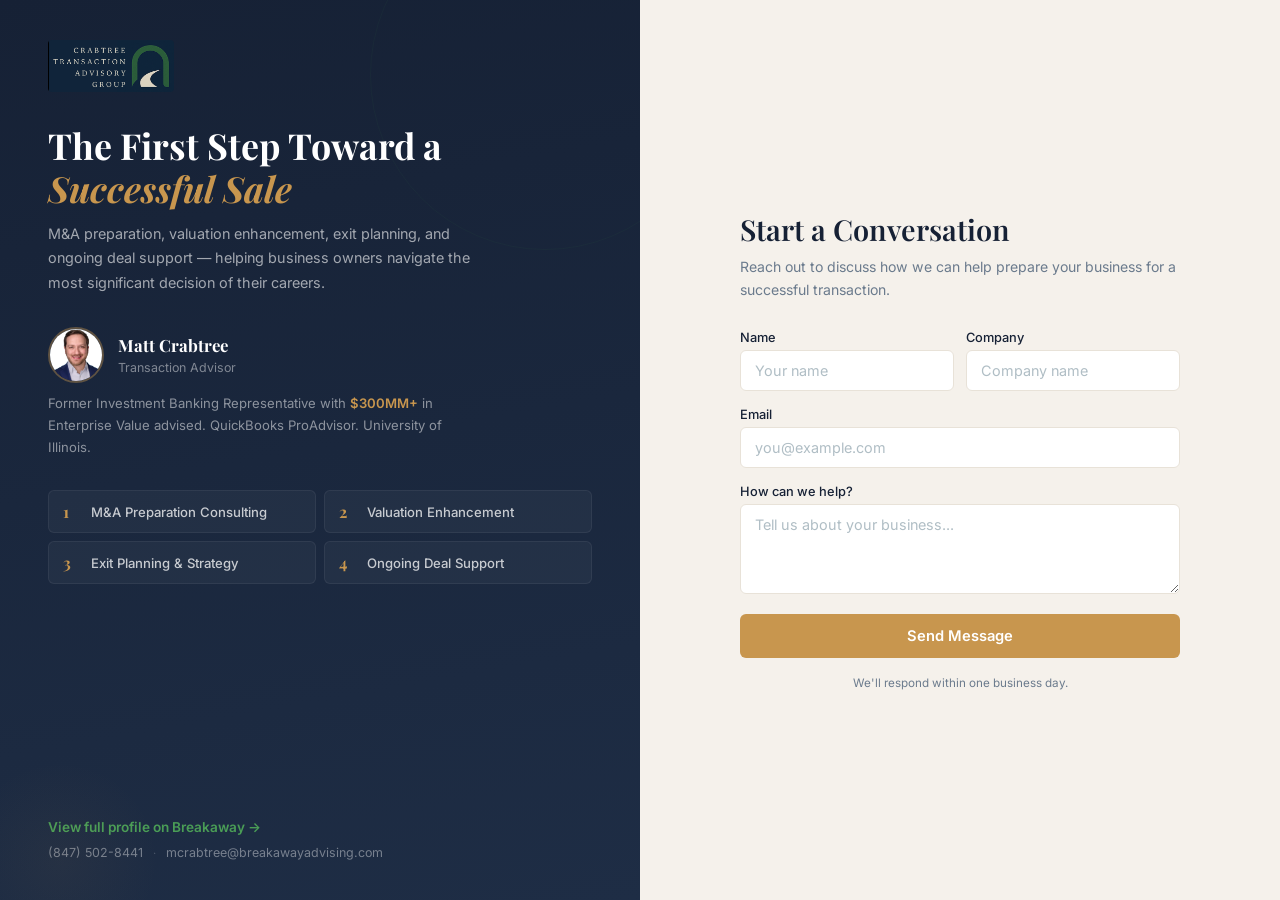
==== commit 5aee0152: "more style changes" ====
--- a/index.html
+++ b/index.html
@@ -6,229 +6,88 @@
   <title>Crabtree Transaction Advisory Group | M&A Consulting & Exit Planning</title>
   <meta name="description" content="Crabtree Transaction Advisory Group helps business owners maximize valuation and prepare for a successful acquisition through expert M&A consulting, exit planning, and deal support.">
   <meta name="author" content="Matt Crabtree">
-
-  <!-- Open Graph -->
   <meta property="og:title" content="Crabtree Transaction Advisory Group | M&A Consulting">
   <meta property="og:description" content="Expert M&A consulting, exit planning, and valuation enhancement. The first step toward a successful business sale.">
   <meta property="og:type" content="website">
-
-  <!-- Favicon -->
   <link rel="icon" type="image/png" href="logo.png">
-
-  <!-- Styles -->
   <link rel="stylesheet" href="styles.css">
 </head>
 <body>
 
-  <!-- ========================================
-       NAVIGATION
-       ======================================== -->
-  <nav class="navbar" id="navbar">
-    <div class="container">
-      <a href="#" class="nav-logo" id="nav-logo">
-        <img src="logo.png" alt="CTAG Logo">
-        <span>CTAG</span>
-      </a>
-      <div class="nav-links" id="nav-links">
-        <a href="#services">Services</a>
-        <a href="https://breakawayba.com/matt-crabtree" target="_blank" rel="noopener">Breakaway Profile</a>
-        <a href="#contact" class="nav-cta">Get in Touch</a>
+  <main class="page">
+
+    <!-- LEFT COLUMN — Info -->
+    <div class="info-col">
+
+      <div class="brand">
+        <img src="logo.png" alt="Crabtree Transaction Advisory Group" class="brand-logo">
       </div>
-      <button class="nav-toggle" id="nav-toggle" aria-label="Toggle navigation">
-        <span></span>
-        <span></span>
-        <span></span>
-      </button>
-    </div>
-  </nav>
 
-  <!-- ========================================
-       HERO
-       ======================================== -->
-  <section class="hero" id="hero">
-    <div class="container">
-      <div class="hero-content">
-        <div class="hero-badge">
-          <svg xmlns="http://www.w3.org/2000/svg" viewBox="0 0 24 24" fill="currentColor"><path d="M12 2L14.09 8.26L21 9.27L16 14.14L17.18 21.02L12 17.77L6.82 21.02L8 14.14L3 9.27L9.91 8.26L12 2Z"/></svg>
-          Transaction Advisory
+      <div class="intro">
+        <h1>The First Step Toward a <span class="accent">Successful Sale</span></h1>
+        <p class="tagline">M&A preparation, valuation enhancement, exit planning, and ongoing deal support — helping business owners navigate the most significant decision of their careers.</p>
+      </div>
+
+      <div class="bio">
+        <div class="bio-header">
+          <img src="headshot.jpg" alt="Matt Crabtree" class="bio-photo">
+          <div>
+            <strong class="bio-name">Matt Crabtree</strong>
+            <span class="bio-title">Transaction Advisor</span>
+          </div>
         </div>
-        <h1>The First Step Toward a <span class="accent">Successful Sale</span></h1>
-        <p class="hero-description">
-          Breakaway Advising provides outsourced accounting, bookkeeping, fractional CFO, and 
-          advisory services to clients across the globe. Building on this foundation, we deliver 
-          specialized M&A services — helping owners maximize valuation and prepare for a successful acquisition.
-        </p>
-        <div class="hero-actions">
-          <a href="#contact" class="btn btn-primary" id="hero-cta">Schedule a Consultation</a>
-          <a href="#services" class="btn btn-outline">View Services →</a>
+        <p class="bio-text">Former Investment Banking Representative with <strong>$300MM+</strong> in Enterprise Value advised. QuickBooks ProAdvisor. University of Illinois.</p>
+      </div>
+
+      <div class="services-list">
+        <div class="service-item">
+          <span class="service-num">1</span>
+          <span>M&A Preparation Consulting</span>
+        </div>
+        <div class="service-item">
+          <span class="service-num">2</span>
+          <span>Valuation Enhancement</span>
+        </div>
+        <div class="service-item">
+          <span class="service-num">3</span>
+          <span>Exit Planning &amp; Strategy</span>
+        </div>
+        <div class="service-item">
+          <span class="service-num">4</span>
+          <span>Ongoing Deal Support</span>
         </div>
       </div>
 
-      <div class="hero-visual">
-        <div class="hero-headshot-wrapper">
-          <img src="headshot.jpg" alt="Matt Crabtree — M&A Advisor" class="hero-headshot">
-        </div>
-        <div class="hero-card">
-          <strong>Matt Crabtree</strong>
-          <span>Former Investment Banking Representative</span>
-          <span class="hero-card-stat">$300MM+ Enterprise Value Advised</span>
-        </div>
-      </div>
-    </div>
-  </section>
-
-  <!-- ========================================
-       SERVICES — mirrors the one-pager layout
-       ======================================== -->
-  <section class="services" id="services">
-    <div class="container">
-      <div class="services-header">
-        <span class="section-label reveal">Transaction Advisory Services</span>
-        <h2 class="section-title reveal">Comprehensive M&A Support</h2>
-      </div>
-
-      <div class="services-grid">
-        <!-- Service 1 -->
-        <div class="service-card reveal" id="service-ma-prep">
-          <div class="service-number">1</div>
-          <div class="service-body">
-            <h3>M&A Preparation Consulting</h3>
-            <ul class="service-list">
-              <li>Strategic Bookkeeping</li>
-              <li>Financial Cleanup</li>
-              <li>Readiness Assessment</li>
-              <li>Sellside &amp; Buyside Services</li>
-            </ul>
-          </div>
-        </div>
-
-        <!-- Service 2 -->
-        <div class="service-card reveal" id="service-valuation">
-          <div class="service-number">2</div>
-          <div class="service-body">
-            <h3>Valuation Enhancement</h3>
-            <ul class="service-list">
-              <li>Operational Guidance</li>
-              <li>Valuation Reports</li>
-              <li>Optimization Consulting</li>
-              <li>Deal Scenarios</li>
-            </ul>
-          </div>
-        </div>
-
-        <!-- Service 3 -->
-        <div class="service-card reveal" id="service-exit">
-          <div class="service-number">3</div>
-          <div class="service-body">
-            <h3>Exit Planning &amp; Strategy</h3>
-            <ul class="service-list">
-              <li>Transition Strategy</li>
-              <li>Timing Considerations</li>
-              <li>Transaction Goals</li>
-              <li>Management Planning</li>
-            </ul>
-          </div>
-        </div>
-
-        <!-- Service 4 -->
-        <div class="service-card reveal" id="service-deal">
-          <div class="service-number">4</div>
-          <div class="service-body">
-            <h3>Ongoing Deal Support</h3>
-            <ul class="service-list">
-              <li>Marketing Material Production</li>
-              <li>Offer Analysis</li>
-              <li>Data Room Management</li>
-              <li>High Impact M&A Advisory</li>
-            </ul>
-          </div>
+      <div class="info-footer">
+        <a href="https://breakawayba.com/matt-crabtree" target="_blank" rel="noopener" class="breakaway-link" id="breakaway-profile-link">
+          View full profile on Breakaway →
+        </a>
+        <div class="contact-quick">
+          <a href="tel:+18475028441">(847) 502-8441</a>
+          <span class="divider">·</span>
+          <a href="mailto:mcrabtree@breakawayadvising.com">mcrabtree@breakawayadvising.com</a>
         </div>
       </div>
 
-      <!-- About blurb — condensed from the one-pager -->
-      <div class="services-bio reveal">
-        <p>
-          A former Investment Banking Representative, Matt Crabtree brings expertise centered 
-          around strategic advisory, valuation enhancement, deal navigation, marketing material 
-          preparation, due diligence support, and financial analysis. Having been involved in 
-          numerous M&A transactions totaling over <strong>$300MM in Enterprise Value</strong>, Matt knows 
-          firsthand what is needed for a successful M&A transaction.
-        </p>
-        <div class="credentials">
-          <span class="credential">
-            <svg xmlns="http://www.w3.org/2000/svg" viewBox="0 0 24 24" fill="none" stroke="currentColor" stroke-width="2" stroke-linecap="round" stroke-linejoin="round"><path d="M22 11.08V12a10 10 0 1 1-5.93-9.14"/><polyline points="22 4 12 14.01 9 11.01"/></svg>
-            QuickBooks ProAdvisor
-          </span>
-          <span class="credential">
-            <svg xmlns="http://www.w3.org/2000/svg" viewBox="0 0 24 24" fill="none" stroke="currentColor" stroke-width="2" stroke-linecap="round" stroke-linejoin="round"><path d="M22 11.08V12a10 10 0 1 1-5.93-9.14"/><polyline points="22 4 12 14.01 9 11.01"/></svg>
-            University of Illinois — Economics &amp; Political Science
-          </span>
-        </div>
-      </div>
     </div>
-  </section>
 
-  <!-- ========================================
-       CONTACT
-       ======================================== -->
-  <section class="contact" id="contact">
-    <div class="container">
+    <!-- RIGHT COLUMN — Contact Form -->
+    <!-- ========================================
+         CONTACT FORM — EASY TO REMOVE
+         To remove: delete this div,
+         and set .page to single column in CSS
+         ======================================== -->
+    <div class="form-col" id="contact">
 
-      <div class="contact-info">
-        <span class="section-label reveal">Get in Touch</span>
-        <h2 class="section-title reveal">Start a Conversation</h2>
-        <p class="reveal">Reach out to discuss how we can help you prepare for a successful transaction.</p>
-
-        <div class="contact-details reveal">
-          <a href="tel:+18475028441" class="contact-detail" id="contact-phone">
-            <div class="contact-detail-icon">
-              <svg xmlns="http://www.w3.org/2000/svg" viewBox="0 0 24 24" fill="none" stroke="currentColor" stroke-width="2" stroke-linecap="round" stroke-linejoin="round"><path d="M22 16.92v3a2 2 0 0 1-2.18 2 19.79 19.79 0 0 1-8.63-3.07 19.5 19.5 0 0 1-6-6 19.79 19.79 0 0 1-3.07-8.67A2 2 0 0 1 4.11 2h3a2 2 0 0 1 2 1.72 12.84 12.84 0 0 0 .7 2.81 2 2 0 0 1-.45 2.11L8.09 9.91a16 16 0 0 0 6 6l1.27-1.27a2 2 0 0 1 2.11-.45 12.84 12.84 0 0 0 2.81.7A2 2 0 0 1 22 16.92z"/></svg>
-            </div>
-            <div class="contact-detail-text">
-              <small>Phone</small>
-              <span>(847) 502-8441</span>
-            </div>
-          </a>
-
-          <a href="mailto:mcrabtree@breakawayadvising.com" class="contact-detail" id="contact-email">
-            <div class="contact-detail-icon">
-              <svg xmlns="http://www.w3.org/2000/svg" viewBox="0 0 24 24" fill="none" stroke="currentColor" stroke-width="2" stroke-linecap="round" stroke-linejoin="round"><path d="M4 4h16c1.1 0 2 .9 2 2v12c0 1.1-.9 2-2 2H4c-1.1 0-2-.9-2-2V6c0-1.1.9-2 2-2z"/><polyline points="22,6 12,13 2,6"/></svg>
-            </div>
-            <div class="contact-detail-text">
-              <small>Email</small>
-              <span>mcrabtree@breakawayadvising.com</span>
-            </div>
-          </a>
-        </div>
-
-        <!-- Breakaway Profile Link -->
-        <a href="https://breakawayba.com/matt-crabtree" target="_blank" rel="noopener" class="breakaway-link reveal" id="breakaway-profile-link">
-          <div class="breakaway-link-icon">
-            <svg xmlns="http://www.w3.org/2000/svg" viewBox="0 0 24 24" fill="none" stroke="currentColor" stroke-width="2" stroke-linecap="round" stroke-linejoin="round"><path d="M18 13v6a2 2 0 0 1-2 2H5a2 2 0 0 1-2-2V8a2 2 0 0 1 2-2h6"/><polyline points="15 3 21 3 21 9"/><line x1="10" y1="14" x2="21" y2="3"/></svg>
-          </div>
-          <div class="breakaway-link-text">
-            <strong>View Full Profile on Breakaway</strong>
-            <span>breakawayba.com/matt-crabtree</span>
-          </div>
-          <span class="arrow">→</span>
-        </a>
-      </div>
-
-      <!-- ========================================
-           CONTACT FORM — EASY TO REMOVE
-           To remove: delete this entire div and
-           update .contact .container to single column
-           ======================================== -->
-      <div class="contact-form-wrapper reveal" id="contact-form-section">
-        <h3>Send a Message</h3>
-        <p>Fill out the form below and Matt will get back to you soon.</p>
+      <div class="form-card">
+        <h2>Start a Conversation</h2>
+        <p class="form-subtitle">Reach out to discuss how we can help prepare your business for a successful transaction.</p>
 
         <!-- 
           FORMSPREE SETUP:
-          1. Go to https://formspree.io and create a free account
-          2. Create a new form and copy the form endpoint URL
-          3. Replace YOUR_FORMSPREE_ID below with your actual ID
-          Example: https://formspree.io/f/xyzabcde
+          1. Go to https://formspree.io — free account
+          2. Create a new form, copy the endpoint
+          3. Replace YOUR_FORMSPREE_ID below
         -->
         <form class="contact-form" id="contact-form" action="https://formspree.io/f/YOUR_FORMSPREE_ID" method="POST">
           <div class="form-row">
@@ -242,62 +101,30 @@
             </div>
           </div>
           <div class="form-group">
-            <label for="contact-email-input">Email</label>
-            <input type="email" id="contact-email-input" name="email" placeholder="you@example.com" required>
+            <label for="contact-email">Email</label>
+            <input type="email" id="contact-email" name="email" placeholder="you@example.com" required>
           </div>
           <div class="form-group">
-            <label for="contact-message">Message</label>
-            <textarea id="contact-message" name="message" placeholder="Tell us about your business and what you're looking for..." required></textarea>
+            <label for="contact-message">How can we help?</label>
+            <textarea id="contact-message" name="message" placeholder="Tell us about your business..." required></textarea>
           </div>
 
-          <!-- Honeypot for spam prevention -->
           <input type="text" name="_gotcha" style="display: none" tabindex="-1" autocomplete="off">
 
-          <div class="form-submit">
-            <button type="submit" class="btn btn-primary" id="form-submit-btn">Send Message</button>
-          </div>
+          <button type="submit" class="btn-submit" id="form-submit-btn">Send Message</button>
           <p class="form-note">We'll respond within one business day.</p>
         </form>
 
-        <!-- Success message -->
         <div class="form-success" id="form-success">
           <svg xmlns="http://www.w3.org/2000/svg" viewBox="0 0 24 24" fill="none" stroke="currentColor" stroke-width="2" stroke-linecap="round" stroke-linejoin="round"><path d="M22 11.08V12a10 10 0 1 1-5.93-9.14"/><polyline points="22 4 12 14.01 9 11.01"/></svg>
           <h3>Message Sent!</h3>
-          <p>Thank you for reaching out. Matt will get back to you within one business day.</p>
+          <p>Matt will get back to you within one business day.</p>
         </div>
       </div>
 
     </div>
-  </section>
 
-  <!-- ========================================
-       FOOTER
-       ======================================== -->
-  <footer class="footer" id="footer">
-    <div class="container">
-      <div class="footer-content">
-        <div class="footer-brand">
-          <a href="#" class="nav-logo">
-            <img src="logo.png" alt="CTAG Logo">
-            <span>CTAG</span>
-          </a>
-          <p>Through high-integrity advisory, Breakaway helps owners navigate the most significant business decision of their lives with confidence and care.</p>
-        </div>
-
-        <div class="footer-links">
-          <a href="tel:+18475028441">(847) 502-8441</a>
-          <a href="mailto:mcrabtree@breakawayadvising.com">mcrabtree@breakawayadvising.com</a>
-          <a href="https://www.linkedin.com/in/matt-crabtree-837159a4/" target="_blank" rel="noopener">LinkedIn</a>
-          <a href="https://breakawayba.com/matt-crabtree" target="_blank" rel="noopener">Breakaway Profile →</a>
-        </div>
-      </div>
-
-      <div class="footer-bottom">
-        <p>&copy; 2025 Crabtree Transaction Advisory Group</p>
-        <a href="https://breakawayba.com/matt-crabtree" target="_blank" rel="noopener">Advisor at Breakaway Bookkeeping &amp; Advising</a>
-      </div>
-    </div>
-  </footer>
+  </main>
 
   <script src="script.js"></script>
 </body>
--- a/styles.css
+++ b/styles.css
@@ -1,837 +1,513 @@
 /* ============================================================
-   CTAG — Crabtree Transaction Advisory Group
-   Design System & Styles (Streamlined)
+   CTAG — Single-Screen Landing Page
    ============================================================ */
 
 @import url('https://fonts.googleapis.com/css2?family=Playfair+Display:ital,wght@0,400;0,500;0,600;0,700;1,400&family=Inter:wght@300;400;500;600;700&display=swap');
 
-/* --- Design Tokens --- */
 :root {
-  --navy:          #162135;
-  --navy-light:    #1E2D45;
-  --navy-mid:      #243650;
-  --teal:          #2C4A5A;
-  --green:         #3A7D44;
-  --green-light:   #4A9D56;
-  --gold:          #C8964E;
-  --gold-light:    #D4A85A;
-  --cream:         #F5F1EB;
-  --cream-dark:    #E8E2D8;
-  --white:         #FFFFFF;
-  --charcoal:      #2D2D2D;
-  --gray-700:      #4A4A4A;
-  --gray-500:      #6B7B8D;
-  --gray-300:      #B0BEC5;
-  --gray-100:      #F0F2F5;
+  --navy:        #162135;
+  --navy-light:  #1E2D45;
+  --green:       #3A7D44;
+  --green-light: #4A9D56;
+  --gold:        #C8964E;
+  --gold-light:  #D4A85A;
+  --cream:       #F5F1EB;
+  --cream-dark:  #E8E2D8;
+  --white:       #FFFFFF;
+  --charcoal:    #2D2D2D;
+  --gray-600:    #555555;
+  --gray-500:    #6B7B8D;
+  --gray-300:    #B0BEC5;
+  --gray-100:    #F0F2F5;
 
   --font-heading: 'Playfair Display', Georgia, serif;
   --font-body:    'Inter', -apple-system, BlinkMacSystemFont, 'Segoe UI', sans-serif;
 
-  --container-max: 1080px;
-  --transition:    all 0.3s cubic-bezier(0.25, 0.46, 0.45, 0.94);
-
-  --shadow-sm:   0 2px 8px rgba(22, 33, 53, 0.06);
-  --shadow-md:   0 4px 20px rgba(22, 33, 53, 0.10);
-  --shadow-lg:   0 8px 40px rgba(22, 33, 53, 0.14);
-  --shadow-glow: 0 4px 30px rgba(58, 125, 68, 0.15);
-
   --radius-sm: 6px;
-  --radius-md: 12px;
-  --radius-lg: 20px;
-  --radius-full: 50%;
+  --radius-md: 10px;
+  --radius-lg: 16px;
+
+  --transition: all 0.3s cubic-bezier(0.25, 0.46, 0.45, 0.94);
 }
 
 /* --- Reset --- */
 *, *::before, *::after { margin: 0; padding: 0; box-sizing: border-box; }
-
-html { scroll-behavior: smooth; font-size: 16px; }
-
+html { font-size: 16px; }
 body {
   font-family: var(--font-body);
   color: var(--charcoal);
-  background: var(--white);
-  line-height: 1.7;
   -webkit-font-smoothing: antialiased;
-  overflow-x: hidden;
+  overflow: hidden; /* no scroll on desktop */
+  background: var(--navy);
 }
 
 img { max-width: 100%; height: auto; display: block; }
 a { color: inherit; text-decoration: none; transition: var(--transition); }
-ul { list-style: none; }
-
-.container {
-  max-width: var(--container-max);
-  margin: 0 auto;
-  padding: 0 24px;
-}
-
-h1, h2, h3, h4 {
-  font-family: var(--font-heading);
-  font-weight: 600;
-  line-height: 1.2;
-  color: var(--navy);
-}
-
-h1 { font-size: clamp(2rem, 4.5vw, 3.2rem); }
-h2 { font-size: clamp(1.6rem, 3.5vw, 2.2rem); }
-h3 { font-size: clamp(1.1rem, 2vw, 1.3rem); }
-
-p {
-  color: var(--gray-700);
-  font-size: 1rem;
-}
-
-.section-label {
-  font-family: var(--font-body);
-  font-size: 0.75rem;
-  font-weight: 600;
-  letter-spacing: 3px;
-  text-transform: uppercase;
-  color: var(--green);
-  margin-bottom: 10px;
-  display: block;
-}
-
-.section-title {
-  margin-bottom: 16px;
-}
 
 /* ============================================================
-   NAVIGATION
+   PAGE LAYOUT — two columns, full viewport
    ============================================================ */
-.navbar {
-  position: fixed;
-  top: 0;
-  left: 0;
-  width: 100%;
-  z-index: 1000;
-  padding: 14px 0;
-  transition: var(--transition);
-  background: transparent;
-}
-
-.navbar.scrolled {
-  background: rgba(22, 33, 53, 0.95);
-  backdrop-filter: blur(20px);
-  padding: 10px 0;
-  box-shadow: 0 2px 20px rgba(0,0,0,0.2);
-}
-
-.navbar .container {
-  display: flex;
-  align-items: center;
-  justify-content: space-between;
-}
-
-.nav-logo {
-  display: flex;
-  align-items: center;
-  gap: 10px;
-}
-
-.nav-logo img {
-  height: 40px;
+.page {
+  display: grid;
+  grid-template-columns: 1fr 1fr;
+  min-height: 100vh;
+  min-height: 100dvh;
+}
+
+/* --- LEFT COLUMN — dark, info --- */
+.info-col {
+  background: linear-gradient(170deg, var(--navy) 0%, var(--navy-light) 100%);
+  padding: 40px 48px;
+  display: flex;
+  flex-direction: column;
+  justify-content: center;
+  gap: 28px;
+  position: relative;
+  overflow: hidden;
+}
+
+/* Subtle decorative accent */
+.info-col::before {
+  content: '';
+  position: absolute;
+  top: -100px;
+  right: -80px;
+  width: 350px;
+  height: 350px;
+  border: 1px solid rgba(58, 125, 68, 0.07);
+  border-radius: 50%;
+  pointer-events: none;
+}
+
+.info-col::after {
+  content: '';
+  position: absolute;
+  bottom: -60px;
+  left: -40px;
+  width: 200px;
+  height: 200px;
+  background: radial-gradient(circle, rgba(200, 150, 78, 0.05) 0%, transparent 70%);
+  pointer-events: none;
+}
+
+/* Brand / Logo */
+.brand-logo {
+  height: 52px;
   width: auto;
   border-radius: 4px;
 }
 
-.nav-logo span {
+/* Headline */
+.intro h1 {
   font-family: var(--font-heading);
-  font-size: 1.05rem;
-  font-weight: 600;
+  font-size: clamp(1.6rem, 2.8vw, 2.4rem);
+  font-weight: 700;
   color: var(--white);
-}
-
-.nav-links {
+  line-height: 1.2;
+  margin-bottom: 12px;
+}
+
+.intro .accent {
+  color: var(--gold);
+  font-style: italic;
+}
+
+.tagline {
+  font-size: 0.9rem;
+  color: rgba(255, 255, 255, 0.6);
+  line-height: 1.7;
+  max-width: 460px;
+}
+
+/* Bio row */
+.bio {
+  display: flex;
+  flex-direction: column;
+  gap: 10px;
+}
+
+.bio-header {
   display: flex;
   align-items: center;
-  gap: 28px;
-}
-
-.nav-links a {
-  font-size: 0.88rem;
-  font-weight: 500;
-  color: rgba(255, 255, 255, 0.75);
-  position: relative;
-}
-
-.nav-links a::after {
-  content: '';
-  position: absolute;
-  bottom: -4px;
-  left: 0;
-  width: 0;
-  height: 2px;
-  background: var(--gold);
-  transition: var(--transition);
-}
-
-.nav-links a:hover { color: var(--white); }
-.nav-links a:hover::after { width: 100%; }
-
-.nav-cta {
-  background: var(--gold) !important;
-  color: var(--white) !important;
-  padding: 9px 22px !important;
-  border-radius: var(--radius-sm);
-  font-weight: 600 !important;
-}
-
-.nav-cta::after { display: none !important; }
-
-.nav-cta:hover {
-  background: var(--gold-light) !important;
-  transform: translateY(-1px);
-  box-shadow: 0 4px 15px rgba(200, 150, 78, 0.4);
-}
-
-.nav-toggle {
-  display: none;
-  flex-direction: column;
-  gap: 5px;
-  cursor: pointer;
-  background: none;
-  border: none;
-  padding: 4px;
-}
-
-.nav-toggle span {
-  display: block;
-  width: 22px;
-  height: 2px;
-  background: var(--white);
-  transition: var(--transition);
-  border-radius: 2px;
-}
-
-.nav-toggle.active span:nth-child(1) { transform: rotate(45deg) translate(5px, 5px); }
-.nav-toggle.active span:nth-child(2) { opacity: 0; }
-.nav-toggle.active span:nth-child(3) { transform: rotate(-45deg) translate(5px, -5px); }
-
-/* ============================================================
-   HERO — compact
-   ============================================================ */
-.hero {
-  position: relative;
-  display: flex;
-  align-items: center;
-  justify-content: center;
-  min-height: 100vh;
-  background: linear-gradient(160deg, var(--navy) 0%, var(--navy-light) 40%, var(--navy-mid) 100%);
-  overflow: hidden;
-  padding: 110px 0 60px;
-}
-
-.hero::before {
-  content: '';
-  position: absolute;
-  inset: 0;
-  background-image:
-    radial-gradient(circle at 20% 80%, rgba(58, 125, 68, 0.08) 0%, transparent 50%),
-    radial-gradient(circle at 80% 20%, rgba(200, 150, 78, 0.06) 0%, transparent 50%);
-  pointer-events: none;
-}
-
-.hero .container {
-  position: relative;
-  z-index: 2;
-  display: grid;
-  grid-template-columns: 1fr auto;
-  align-items: center;
-  gap: 48px;
-}
-
-.hero-content { max-width: 520px; }
-
-.hero-badge {
-  display: inline-flex;
-  align-items: center;
-  gap: 8px;
-  padding: 7px 16px;
-  background: rgba(58, 125, 68, 0.15);
-  border: 1px solid rgba(58, 125, 68, 0.25);
-  border-radius: 50px;
-  font-size: 0.75rem;
-  font-weight: 600;
-  color: var(--green-light);
-  letter-spacing: 1px;
-  text-transform: uppercase;
-  margin-bottom: 24px;
-}
-
-.hero-badge svg { width: 13px; height: 13px; fill: var(--green-light); }
-
-.hero h1 { color: var(--white); margin-bottom: 20px; }
-.hero h1 .accent { color: var(--gold); font-style: italic; }
-
-.hero-description {
-  color: rgba(255, 255, 255, 0.7);
-  font-size: 1.02rem;
-  line-height: 1.75;
-  margin-bottom: 32px;
-  max-width: 460px;
-}
-
-.hero-actions {
-  display: flex;
-  align-items: center;
-  gap: 16px;
-  flex-wrap: wrap;
-}
-
-.hero-visual {
-  display: flex;
-  flex-direction: column;
-  align-items: center;
-  gap: 20px;
-}
-
-.hero-headshot-wrapper {
-  position: relative;
-  width: 280px;
-  height: 280px;
-}
-
-.hero-headshot-wrapper::before {
-  content: '';
-  position: absolute;
-  inset: -5px;
-  border-radius: var(--radius-full);
-  background: linear-gradient(135deg, var(--green), var(--gold));
-  opacity: 0.5;
-}
-
-.hero-headshot {
-  position: relative;
-  width: 100%;
-  height: 100%;
-  border-radius: var(--radius-full);
+  gap: 14px;
+}
+
+.bio-photo {
+  width: 56px;
+  height: 56px;
+  border-radius: 50%;
   object-fit: cover;
   object-position: center top;
-  border: 4px solid var(--navy);
-}
-
-.hero-card {
-  background: rgba(255, 255, 255, 0.06);
-  backdrop-filter: blur(16px);
-  border: 1px solid rgba(255, 255, 255, 0.1);
-  border-radius: var(--radius-md);
-  padding: 16px 24px;
-  text-align: center;
-  max-width: 280px;
-}
-
-.hero-card strong {
+  border: 2px solid rgba(200, 150, 78, 0.4);
+}
+
+.bio-name {
   display: block;
   font-family: var(--font-heading);
   font-size: 1.05rem;
   color: var(--white);
-  margin-bottom: 2px;
-}
-
-.hero-card span {
-  display: block;
-  font-size: 0.8rem;
+}
+
+.bio-title {
+  font-size: 0.78rem;
+  color: rgba(255, 255, 255, 0.45);
+}
+
+.bio-text {
+  font-size: 0.82rem;
   color: rgba(255, 255, 255, 0.5);
-}
-
-.hero-card .hero-card-stat {
-  margin-top: 8px;
+  line-height: 1.65;
+  max-width: 420px;
+}
+
+.bio-text strong {
+  color: var(--gold);
+  font-weight: 600;
+}
+
+/* Services list — compact inline */
+.services-list {
+  display: grid;
+  grid-template-columns: 1fr 1fr;
+  gap: 8px;
+}
+
+.service-item {
+  display: flex;
+  align-items: center;
+  gap: 10px;
+  padding: 10px 14px;
+  background: rgba(255, 255, 255, 0.04);
+  border: 1px solid rgba(255, 255, 255, 0.06);
+  border-radius: var(--radius-sm);
+  font-size: 0.82rem;
+  font-weight: 500;
+  color: rgba(255, 255, 255, 0.75);
+  transition: var(--transition);
+}
+
+.service-item:hover {
+  background: rgba(255, 255, 255, 0.07);
+  border-color: rgba(200, 150, 78, 0.2);
+}
+
+.service-num {
+  font-family: var(--font-heading);
+  font-size: 1rem;
+  font-weight: 700;
+  color: var(--gold);
+  width: 18px;
+  flex-shrink: 0;
+}
+
+/* Footer links */
+.info-footer {
+  display: flex;
+  flex-direction: column;
+  gap: 10px;
+  margin-top: auto;
   padding-top: 8px;
-  border-top: 1px solid rgba(255, 255, 255, 0.1);
-  font-size: 0.82rem;
+}
+
+.breakaway-link {
+  font-size: 0.85rem;
   font-weight: 600;
-  color: var(--gold);
-}
-
-/* ============================================================
-   BUTTONS
-   ============================================================ */
-.btn {
+  color: var(--green-light);
   display: inline-flex;
   align-items: center;
-  gap: 8px;
-  padding: 13px 28px;
+  gap: 4px;
+}
+
+.breakaway-link:hover {
+  color: var(--white);
+}
+
+.contact-quick {
+  display: flex;
+  align-items: center;
+  gap: 10px;
+  flex-wrap: wrap;
+}
+
+.contact-quick a {
+  font-size: 0.78rem;
+  color: rgba(255, 255, 255, 0.4);
+}
+
+.contact-quick a:hover {
+  color: var(--gold);
+}
+
+.contact-quick .divider {
+  color: rgba(255, 255, 255, 0.2);
+  font-size: 0.7rem;
+}
+
+/* --- RIGHT COLUMN — light, form --- */
+.form-col {
+  background: var(--cream);
+  display: flex;
+  align-items: center;
+  justify-content: center;
+  padding: 40px;
+}
+
+.form-card {
+  width: 100%;
+  max-width: 440px;
+}
+
+.form-card h2 {
+  font-family: var(--font-heading);
+  font-size: 1.8rem;
+  font-weight: 600;
+  color: var(--navy);
+  margin-bottom: 8px;
+}
+
+.form-subtitle {
+  font-size: 0.88rem;
+  color: var(--gray-500);
+  line-height: 1.6;
+  margin-bottom: 28px;
+}
+
+.contact-form {
+  display: flex;
+  flex-direction: column;
+  gap: 16px;
+}
+
+.form-group {
+  display: flex;
+  flex-direction: column;
+  gap: 5px;
+}
+
+.form-group label {
+  font-size: 0.8rem;
+  font-weight: 500;
+  color: var(--navy);
+}
+
+.form-group input,
+.form-group textarea {
+  width: 100%;
+  padding: 11px 14px;
+  border: 1.5px solid var(--cream-dark);
+  border-radius: var(--radius-sm);
+  font-family: var(--font-body);
+  font-size: 0.9rem;
+  color: var(--charcoal);
+  background: var(--white);
+  transition: var(--transition);
+}
+
+.form-group input::placeholder,
+.form-group textarea::placeholder {
+  color: var(--gray-300);
+}
+
+.form-group input:focus,
+.form-group textarea:focus {
+  outline: none;
+  border-color: var(--green);
+  box-shadow: 0 0 0 3px rgba(58, 125, 68, 0.1);
+}
+
+.form-group textarea {
+  resize: vertical;
+  min-height: 90px;
+}
+
+.form-row {
+  display: grid;
+  grid-template-columns: 1fr 1fr;
+  gap: 12px;
+}
+
+.btn-submit {
+  width: 100%;
+  padding: 13px;
+  background: var(--gold);
+  color: var(--white);
+  border: none;
   border-radius: var(--radius-sm);
   font-family: var(--font-body);
   font-size: 0.92rem;
   font-weight: 600;
   cursor: pointer;
   transition: var(--transition);
-  border: none;
-}
-
-.btn-primary { background: var(--gold); color: var(--white); }
-.btn-primary:hover {
+  margin-top: 4px;
+}
+
+.btn-submit:hover {
   background: var(--gold-light);
-  transform: translateY(-2px);
-  box-shadow: 0 8px 25px rgba(200, 150, 78, 0.35);
-}
-
-.btn-outline {
-  background: transparent;
-  color: var(--white);
-  border: 1.5px solid rgba(255, 255, 255, 0.25);
-}
-.btn-outline:hover {
-  border-color: var(--white);
-  background: rgba(255, 255, 255, 0.06);
-  transform: translateY(-2px);
-}
-
-.btn-dark { background: var(--navy); color: var(--white); }
-.btn-dark:hover {
-  background: var(--navy-light);
-  transform: translateY(-2px);
-  box-shadow: var(--shadow-lg);
-}
-
-/* ============================================================
-   SERVICES — compact numbered list (mirrors the PDF)
-   ============================================================ */
-.services {
-  padding: 80px 0;
-  background: var(--cream);
-}
-
-.services-header {
-  text-align: center;
-  margin-bottom: 48px;
-}
-
-.services-grid {
-  display: grid;
-  grid-template-columns: 1fr 1fr;
-  gap: 20px;
-  margin-bottom: 48px;
-}
-
-.service-card {
-  background: var(--white);
-  border-radius: var(--radius-md);
-  padding: 28px 28px 28px 24px;
-  display: flex;
-  gap: 20px;
-  align-items: flex-start;
-  transition: var(--transition);
-  border: 1px solid rgba(22, 33, 53, 0.05);
-}
-
-.service-card:hover {
-  transform: translateY(-3px);
-  box-shadow: var(--shadow-md);
-}
-
-.service-number {
-  font-family: var(--font-heading);
-  font-size: 2rem;
-  font-weight: 700;
-  color: var(--gold);
-  line-height: 1;
-  flex-shrink: 0;
-  width: 36px;
-}
-
-.service-body h3 {
-  margin-bottom: 10px;
-  color: var(--navy);
-  font-size: 1.1rem;
-}
-
-.service-list li {
-  position: relative;
-  padding-left: 16px;
-  font-size: 0.88rem;
-  color: var(--gray-500);
-  line-height: 1.9;
-}
-
-.service-list li::before {
-  content: '·';
-  position: absolute;
-  left: 2px;
-  color: var(--green);
-  font-weight: 700;
-  font-size: 1.2rem;
-}
-
-/* Bio blurb under services */
-.services-bio {
-  max-width: 800px;
-  margin: 0 auto;
-  text-align: center;
-  padding: 36px 0 0;
-  border-top: 1px solid var(--cream-dark);
-}
-
-.services-bio p {
-  font-size: 0.95rem;
-  color: var(--gray-500);
-  line-height: 1.8;
-  margin-bottom: 20px;
-  max-width: 100%;
-}
-
-.credentials {
-  display: flex;
-  justify-content: center;
-  flex-wrap: wrap;
-  gap: 12px;
-}
-
-.credential {
-  display: inline-flex;
-  align-items: center;
-  gap: 8px;
-  padding: 7px 16px;
-  background: var(--white);
-  border-radius: var(--radius-sm);
-  font-size: 0.82rem;
-  font-weight: 500;
-  color: var(--navy);
-}
-
-.credential svg {
-  width: 15px;
-  height: 15px;
-  color: var(--green);
-  flex-shrink: 0;
-}
-
-/* ============================================================
-   CONTACT
-   ============================================================ */
-.contact {
-  padding: 80px 0;
-  background: var(--white);
-}
-
-.contact .container {
-  display: grid;
-  grid-template-columns: 1fr 1fr;
-  gap: 60px;
-  align-items: start;
-}
-
-.contact-info h2 { margin-bottom: 12px; }
-.contact-info > p { margin-bottom: 32px; color: var(--gray-500); }
-
-.contact-details {
-  display: flex;
-  flex-direction: column;
-  gap: 16px;
-  margin-bottom: 28px;
-}
-
-.contact-detail {
-  display: flex;
-  align-items: center;
-  gap: 14px;
-}
-
-.contact-detail-icon {
-  width: 44px;
-  height: 44px;
-  background: var(--cream);
-  border-radius: var(--radius-sm);
-  display: flex;
-  align-items: center;
-  justify-content: center;
-  flex-shrink: 0;
-}
-
-.contact-detail-icon svg { width: 18px; height: 18px; color: var(--green); }
-
-.contact-detail-text { display: flex; flex-direction: column; }
-
-.contact-detail-text small {
-  font-size: 0.72rem;
-  font-weight: 500;
-  color: var(--gray-500);
-  text-transform: uppercase;
-  letter-spacing: 1px;
-}
-
-.contact-detail-text span {
-  font-size: 0.95rem;
-  font-weight: 500;
-  color: var(--navy);
-}
-
-.contact-detail:hover .contact-detail-text span { color: var(--green); }
-
-.breakaway-link {
-  display: flex;
-  align-items: center;
-  gap: 14px;
-  padding: 16px 20px;
-  background: var(--cream);
-  border-radius: var(--radius-md);
-  border: 1px solid rgba(58, 125, 68, 0.1);
-  transition: var(--transition);
-}
-
-.breakaway-link:hover {
-  border-color: var(--green);
-  box-shadow: var(--shadow-glow);
-  transform: translateY(-2px);
-}
-
-.breakaway-link-icon {
-  width: 40px;
-  height: 40px;
-  background: linear-gradient(135deg, var(--green), var(--green-light));
-  border-radius: var(--radius-sm);
-  display: flex;
-  align-items: center;
-  justify-content: center;
-  flex-shrink: 0;
-}
-
-.breakaway-link-icon svg { width: 18px; height: 18px; color: white; }
-
-.breakaway-link-text strong {
-  display: block;
-  font-size: 0.9rem;
-  color: var(--navy);
-}
-
-.breakaway-link-text span {
-  font-size: 0.78rem;
-  color: var(--gray-500);
-}
-
-.breakaway-link .arrow {
-  margin-left: auto;
-  font-size: 1.1rem;
-  color: var(--green);
-  transition: var(--transition);
-}
-
-.breakaway-link:hover .arrow { transform: translateX(4px); }
-
-/* --- Contact Form --- */
-/* ========================================
-   CONTACT FORM — EASY TO REMOVE
-   To remove:
-   1. Delete this CSS section
-   2. Delete <div class="contact-form-wrapper"> in index.html
-   3. Make .contact .container a single column
-   ======================================== */
-.contact-form-wrapper {
-  background: var(--cream);
-  border-radius: var(--radius-lg);
-  padding: 36px;
-}
-
-.contact-form-wrapper h3 { margin-bottom: 6px; font-size: 1.2rem; }
-.contact-form-wrapper > p {
-  color: var(--gray-500);
-  font-size: 0.88rem;
-  margin-bottom: 24px;
-}
-
-.contact-form {
-  display: flex;
-  flex-direction: column;
-  gap: 16px;
-}
-
-.form-group { display: flex; flex-direction: column; gap: 5px; }
-
-.form-group label {
-  font-size: 0.82rem;
-  font-weight: 500;
-  color: var(--navy);
-}
-
-.form-group input,
-.form-group textarea {
-  width: 100%;
-  padding: 11px 14px;
-  border: 1.5px solid var(--gray-100);
-  border-radius: var(--radius-sm);
-  font-family: var(--font-body);
-  font-size: 0.92rem;
-  color: var(--charcoal);
-  transition: var(--transition);
-  background: var(--white);
-}
-
-.form-group input::placeholder,
-.form-group textarea::placeholder { color: var(--gray-300); }
-
-.form-group input:focus,
-.form-group textarea:focus {
-  outline: none;
-  border-color: var(--green);
-  box-shadow: 0 0 0 3px rgba(58, 125, 68, 0.1);
-}
-
-.form-group textarea { resize: vertical; min-height: 100px; }
-
-.form-row {
-  display: grid;
-  grid-template-columns: 1fr 1fr;
-  gap: 14px;
-}
-
-.form-submit { margin-top: 4px; }
-.form-submit .btn { width: 100%; justify-content: center; padding: 14px; }
+  transform: translateY(-1px);
+  box-shadow: 0 6px 20px rgba(200, 150, 78, 0.3);
+}
 
 .form-note {
   text-align: center;
-  font-size: 0.75rem;
+  font-size: 0.73rem;
   color: var(--gray-500);
-  margin-top: 4px;
-}
-
-.form-success { display: none; text-align: center; padding: 32px 16px; }
+  margin-top: 2px;
+}
+
+/* Success state */
+.form-success {
+  display: none;
+  text-align: center;
+  padding: 48px 16px;
+}
+
 .form-success.show { display: block; }
-.form-success svg { width: 48px; height: 48px; color: var(--green); margin-bottom: 12px; }
-.form-success h3 { margin-bottom: 6px; }
-.form-success p { margin: 0 auto; }
+
+.form-success svg {
+  width: 48px;
+  height: 48px;
+  color: var(--green);
+  margin-bottom: 14px;
+}
+
+.form-success h3 {
+  font-family: var(--font-heading);
+  font-size: 1.4rem;
+  color: var(--navy);
+  margin-bottom: 6px;
+}
+
+.form-success p {
+  color: var(--gray-500);
+  font-size: 0.9rem;
+}
 
 /* ============================================================
-   FOOTER — minimal
+   RESPONSIVE — stacks on mobile/tablet, scrolls naturally
    ============================================================ */
-.footer {
-  background: var(--navy);
-  padding: 40px 0 24px;
-}
-
-.footer-content {
-  display: flex;
-  justify-content: space-between;
-  align-items: start;
-  gap: 40px;
-  padding-bottom: 28px;
-  border-bottom: 1px solid rgba(255, 255, 255, 0.08);
-}
-
-.footer-brand { max-width: 340px; }
-.footer-brand .nav-logo { margin-bottom: 12px; }
-.footer-brand p {
-  font-size: 0.85rem;
-  color: rgba(255, 255, 255, 0.4);
-  line-height: 1.7;
-}
-
-.footer-links {
-  display: flex;
-  flex-direction: column;
-  gap: 6px;
-}
-
-.footer-links a {
-  font-size: 0.85rem;
-  color: rgba(255, 255, 255, 0.55);
-}
-
-.footer-links a:hover { color: var(--gold); }
-
-.footer-bottom {
-  display: flex;
-  justify-content: space-between;
-  align-items: center;
-  padding-top: 20px;
-}
-
-.footer-bottom p {
-  font-size: 0.78rem;
-  color: rgba(255, 255, 255, 0.25);
-}
-
-.footer-bottom a {
-  font-size: 0.78rem;
-  color: rgba(255, 255, 255, 0.25);
-}
-
-.footer-bottom a:hover { color: var(--gold); }
+@media (max-width: 900px) {
+  body {
+    overflow: auto; /* allow scrolling on mobile */
+  }
+
+  .page {
+    grid-template-columns: 1fr;
+    min-height: auto;
+  }
+
+  .info-col {
+    padding: 36px 24px;
+    gap: 24px;
+  }
+
+  .intro h1 {
+    font-size: 1.8rem;
+  }
+
+  .services-list {
+    grid-template-columns: 1fr 1fr;
+  }
+
+  .form-col {
+    padding: 36px 24px;
+  }
+
+  .form-card {
+    max-width: 100%;
+  }
+}
+
+@media (max-width: 500px) {
+  .info-col {
+    padding: 28px 20px;
+    gap: 20px;
+  }
+
+  .intro h1 {
+    font-size: 1.5rem;
+  }
+
+  .services-list {
+    grid-template-columns: 1fr;
+  }
+
+  .form-col {
+    padding: 28px 20px;
+  }
+
+  .form-row {
+    grid-template-columns: 1fr;
+  }
+
+  .contact-quick {
+    flex-direction: column;
+    gap: 4px;
+  }
+
+  .contact-quick .divider {
+    display: none;
+  }
+}
 
 /* ============================================================
-   SCROLL REVEAL
+   TALL DESKTOPS — if viewport is very tall, content still
+   centers nicely without awkward stretching
    ============================================================ */
-.reveal {
-  opacity: 0;
-  transform: translateY(24px);
-  transition: opacity 0.6s ease, transform 0.6s ease;
-}
-
-.reveal.visible {
-  opacity: 1;
-  transform: translateY(0);
-}
-
-/* ============================================================
-   RESPONSIVE
-   ============================================================ */
-@media (max-width: 1024px) {
-  .hero .container {
-    grid-template-columns: 1fr;
-    text-align: center;
-    gap: 36px;
-  }
-
-  .hero-content { max-width: 560px; margin: 0 auto; }
-  .hero-description { margin: 0 auto 32px; }
-  .hero-actions { justify-content: center; }
-  .hero-visual { order: -1; }
-  .hero-headshot-wrapper { width: 220px; height: 220px; }
-
-  .services-grid { grid-template-columns: 1fr 1fr; }
-
-  .contact .container {
-    grid-template-columns: 1fr;
-    gap: 40px;
-  }
-
-  .footer-content { flex-direction: column; }
-}
-
-@media (max-width: 768px) {
-  .nav-links {
-    display: none;
-    position: absolute;
-    top: 100%;
-    left: 0;
-    width: 100%;
-    background: rgba(22, 33, 53, 0.98);
-    backdrop-filter: blur(20px);
-    flex-direction: column;
-    padding: 16px;
-    gap: 0;
-    border-top: 1px solid rgba(255,255,255,0.08);
-  }
-
-  .nav-links.active { display: flex; }
-
-  .nav-links a {
-    padding: 12px 0;
-    width: 100%;
-    text-align: center;
-    border-bottom: 1px solid rgba(255,255,255,0.05);
-  }
-
-  .nav-links a::after { display: none; }
-  .nav-cta { margin-top: 8px; display: block !important; text-align: center; }
-  .nav-toggle { display: flex; }
-
-  .hero { padding: 90px 0 48px; min-height: auto; }
-  .hero-headshot-wrapper { width: 180px; height: 180px; }
-
-  .services { padding: 60px 0; }
-  .services-grid { grid-template-columns: 1fr; }
-
-  .contact { padding: 60px 0; }
-  .form-row { grid-template-columns: 1fr; }
-  .contact-form-wrapper { padding: 24px 20px; }
-
-  .footer-bottom { flex-direction: column; gap: 8px; text-align: center; }
-}
-
-@media (max-width: 400px) {
-  .hero-actions { flex-direction: column; width: 100%; }
-  .hero-actions .btn { width: 100%; justify-content: center; }
-  .credentials { flex-direction: column; align-items: center; }
-}
+@media (min-width: 901px) and (min-height: 900px) {
+  .info-col {
+    gap: 32px;
+  }
+}
+
+/* Short desktops — tighten everything */
+@media (min-width: 901px) and (max-height: 700px) {
+  .info-col {
+    padding: 24px 36px;
+    gap: 16px;
+  }
+
+  .intro h1 {
+    font-size: 1.5rem;
+    margin-bottom: 6px;
+  }
+
+  .tagline {
+    font-size: 0.82rem;
+  }
+
+  .bio-photo {
+    width: 44px;
+    height: 44px;
+  }
+
+  .bio-text {
+    font-size: 0.78rem;
+  }
+
+  .service-item {
+    padding: 7px 12px;
+    font-size: 0.78rem;
+  }
+
+  .form-col {
+    padding: 24px;
+  }
+
+  .form-card h2 {
+    font-size: 1.4rem;
+  }
+
+  .form-group input,
+  .form-group textarea {
+    padding: 9px 12px;
+    font-size: 0.85rem;
+  }
+
+  .form-group textarea {
+    min-height: 70px;
+  }
+
+  .btn-submit {
+    padding: 10px;
+  }
+}
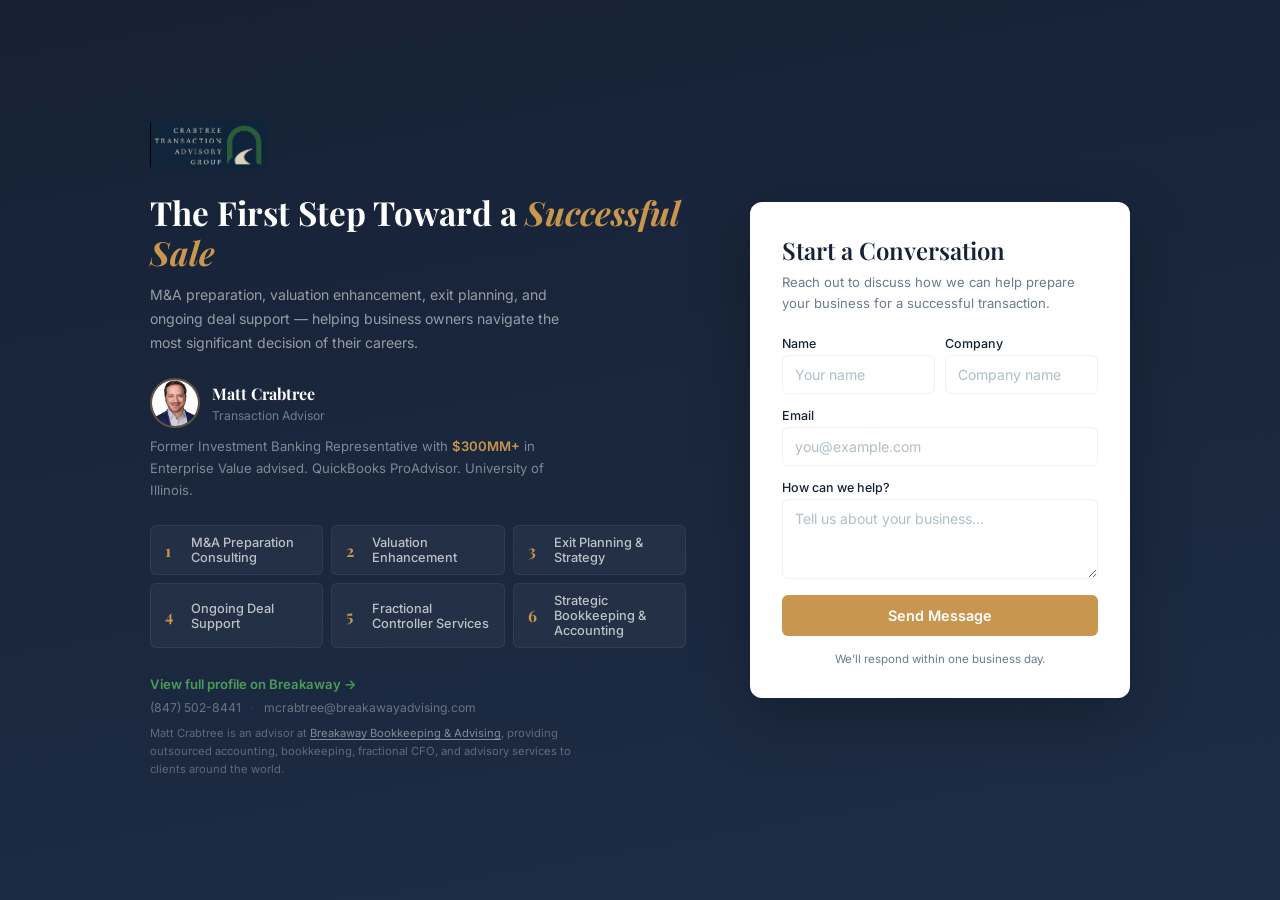
==== commit f4a376e5: "matt feedback" ====
--- a/index.html
+++ b/index.html
@@ -56,6 +56,14 @@
           <span class="service-num">4</span>
           <span>Ongoing Deal Support</span>
         </div>
+        <div class="service-item">
+          <span class="service-num">5</span>
+          <span>Fractional Controller Services</span>
+        </div>
+        <div class="service-item">
+          <span class="service-num">6</span>
+          <span>Strategic Bookkeeping &amp; Accounting</span>
+        </div>
       </div>
 
       <div class="info-footer">
@@ -67,6 +75,7 @@
           <span class="divider">·</span>
           <a href="mailto:mcrabtree@breakawayadvising.com">mcrabtree@breakawayadvising.com</a>
         </div>
+        <p class="disclaimer">Matt Crabtree is an advisor at <a href="https://breakawayba.com" target="_blank" rel="noopener">Breakaway Bookkeeping &amp; Advising</a>, providing outsourced accounting, bookkeeping, fractional CFO, and advisory services to clients around the world.</p>
       </div>
 
     </div>
--- a/styles.css
+++ b/styles.css
@@ -15,126 +15,90 @@
   --cream-dark:  #E8E2D8;
   --white:       #FFFFFF;
   --charcoal:    #2D2D2D;
-  --gray-600:    #555555;
   --gray-500:    #6B7B8D;
   --gray-300:    #B0BEC5;
   --gray-100:    #F0F2F5;
 
   --font-heading: 'Playfair Display', Georgia, serif;
   --font-body:    'Inter', -apple-system, BlinkMacSystemFont, 'Segoe UI', sans-serif;
-
   --radius-sm: 6px;
-  --radius-md: 10px;
-  --radius-lg: 16px;
-
+  --radius-md: 12px;
   --transition: all 0.3s cubic-bezier(0.25, 0.46, 0.45, 0.94);
 }
 
-/* --- Reset --- */
 *, *::before, *::after { margin: 0; padding: 0; box-sizing: border-box; }
 html { font-size: 16px; }
+
 body {
   font-family: var(--font-body);
-  color: var(--charcoal);
   -webkit-font-smoothing: antialiased;
-  overflow: hidden; /* no scroll on desktop */
-  background: var(--navy);
+  background: linear-gradient(170deg, var(--navy) 0%, var(--navy-light) 100%);
+  min-height: 100vh;
+  min-height: 100dvh;
+  overflow: hidden;
+  display: flex;
+  align-items: center;
+  justify-content: center;
 }
 
 img { max-width: 100%; height: auto; display: block; }
 a { color: inherit; text-decoration: none; transition: var(--transition); }
 
 /* ============================================================
-   PAGE LAYOUT — two columns, full viewport
+   CENTERED LAYOUT — single block, both columns aligned
    ============================================================ */
 .page {
   display: grid;
-  grid-template-columns: 1fr 1fr;
-  min-height: 100vh;
-  min-height: 100dvh;
-}
-
-/* --- LEFT COLUMN — dark, info --- */
+  grid-template-columns: 1fr auto;
+  align-items: center;
+  gap: 64px;
+  max-width: 1060px;
+  width: 100%;
+  padding: 40px;
+}
+
+/* --- LEFT: Info --- */
 .info-col {
-  background: linear-gradient(170deg, var(--navy) 0%, var(--navy-light) 100%);
-  padding: 40px 48px;
   display: flex;
   flex-direction: column;
-  justify-content: center;
-  gap: 28px;
-  position: relative;
-  overflow: hidden;
-}
-
-/* Subtle decorative accent */
-.info-col::before {
-  content: '';
-  position: absolute;
-  top: -100px;
-  right: -80px;
-  width: 350px;
-  height: 350px;
-  border: 1px solid rgba(58, 125, 68, 0.07);
-  border-radius: 50%;
-  pointer-events: none;
-}
-
-.info-col::after {
-  content: '';
-  position: absolute;
-  bottom: -60px;
-  left: -40px;
-  width: 200px;
-  height: 200px;
-  background: radial-gradient(circle, rgba(200, 150, 78, 0.05) 0%, transparent 70%);
-  pointer-events: none;
-}
-
-/* Brand / Logo */
+  gap: 24px;
+}
+
 .brand-logo {
-  height: 52px;
+  height: 48px;
   width: auto;
   border-radius: 4px;
 }
 
-/* Headline */
 .intro h1 {
   font-family: var(--font-heading);
-  font-size: clamp(1.6rem, 2.8vw, 2.4rem);
+  font-size: clamp(1.6rem, 2.6vw, 2.2rem);
   font-weight: 700;
   color: var(--white);
   line-height: 1.2;
-  margin-bottom: 12px;
-}
-
-.intro .accent {
-  color: var(--gold);
-  font-style: italic;
-}
+  margin-bottom: 10px;
+}
+
+.accent { color: var(--gold); font-style: italic; }
 
 .tagline {
-  font-size: 0.9rem;
-  color: rgba(255, 255, 255, 0.6);
+  font-size: 0.88rem;
+  color: rgba(255, 255, 255, 0.55);
   line-height: 1.7;
-  max-width: 460px;
-}
-
-/* Bio row */
-.bio {
-  display: flex;
-  flex-direction: column;
-  gap: 10px;
-}
-
+  max-width: 440px;
+}
+
+/* Bio */
 .bio-header {
   display: flex;
   align-items: center;
-  gap: 14px;
+  gap: 12px;
+  margin-bottom: 8px;
 }
 
 .bio-photo {
-  width: 56px;
-  height: 56px;
+  width: 50px;
+  height: 50px;
   border-radius: 50%;
   object-fit: cover;
   object-position: center top;
@@ -144,31 +108,28 @@
 .bio-name {
   display: block;
   font-family: var(--font-heading);
-  font-size: 1.05rem;
+  font-size: 1rem;
   color: var(--white);
 }
 
 .bio-title {
-  font-size: 0.78rem;
-  color: rgba(255, 255, 255, 0.45);
+  font-size: 0.76rem;
+  color: rgba(255, 255, 255, 0.4);
 }
 
 .bio-text {
   font-size: 0.82rem;
-  color: rgba(255, 255, 255, 0.5);
+  color: rgba(255, 255, 255, 0.45);
   line-height: 1.65;
   max-width: 420px;
 }
 
-.bio-text strong {
-  color: var(--gold);
-  font-weight: 600;
-}
-
-/* Services list — compact inline */
+.bio-text strong { color: var(--gold); font-weight: 600; }
+
+/* Services */
 .services-list {
   display: grid;
-  grid-template-columns: 1fr 1fr;
+  grid-template-columns: 1fr 1fr 1fr;
   gap: 8px;
 }
 
@@ -176,13 +137,13 @@
   display: flex;
   align-items: center;
   gap: 10px;
-  padding: 10px 14px;
+  padding: 9px 14px;
   background: rgba(255, 255, 255, 0.04);
   border: 1px solid rgba(255, 255, 255, 0.06);
   border-radius: var(--radius-sm);
-  font-size: 0.82rem;
+  font-size: 0.8rem;
   font-weight: 500;
-  color: rgba(255, 255, 255, 0.75);
+  color: rgba(255, 255, 255, 0.7);
   transition: var(--transition);
 }
 
@@ -196,7 +157,7 @@
   font-size: 1rem;
   font-weight: 700;
   color: var(--gold);
-  width: 18px;
+  width: 16px;
   flex-shrink: 0;
 }
 
@@ -204,23 +165,17 @@
 .info-footer {
   display: flex;
   flex-direction: column;
-  gap: 10px;
-  margin-top: auto;
-  padding-top: 8px;
+  gap: 8px;
+  padding-top: 4px;
 }
 
 .breakaway-link {
-  font-size: 0.85rem;
+  font-size: 0.82rem;
   font-weight: 600;
   color: var(--green-light);
-  display: inline-flex;
-  align-items: center;
-  gap: 4px;
-}
-
-.breakaway-link:hover {
-  color: var(--white);
-}
+}
+
+.breakaway-link:hover { color: var(--white); }
 
 .contact-quick {
   display: flex;
@@ -230,62 +185,77 @@
 }
 
 .contact-quick a {
-  font-size: 0.78rem;
-  color: rgba(255, 255, 255, 0.4);
-}
-
-.contact-quick a:hover {
+  font-size: 0.76rem;
+  color: rgba(255, 255, 255, 0.35);
+}
+
+.contact-quick a:hover { color: var(--gold); }
+
+.contact-quick .divider {
+  color: rgba(255, 255, 255, 0.15);
+  font-size: 0.7rem;
+}
+
+.disclaimer {
+  font-size: 0.7rem;
+  color: rgba(255, 255, 255, 0.3);
+  line-height: 1.6;
+  max-width: 440px;
+  margin-top: 2px;
+}
+
+.disclaimer a {
+  color: rgba(255, 255, 255, 0.45);
+  text-decoration: underline;
+  text-underline-offset: 2px;
+}
+
+.disclaimer a:hover {
   color: var(--gold);
 }
 
-.contact-quick .divider {
-  color: rgba(255, 255, 255, 0.2);
-  font-size: 0.7rem;
-}
-
-/* --- RIGHT COLUMN — light, form --- */
+/* --- RIGHT: Form card --- */
 .form-col {
-  background: var(--cream);
-  display: flex;
-  align-items: center;
-  justify-content: center;
-  padding: 40px;
+  width: 380px;
+  flex-shrink: 0;
 }
 
 .form-card {
-  width: 100%;
-  max-width: 440px;
+  background: var(--white);
+  border-radius: var(--radius-md);
+  padding: 32px;
+  box-shadow: 0 20px 60px rgba(0, 0, 0, 0.25);
 }
 
 .form-card h2 {
   font-family: var(--font-heading);
-  font-size: 1.8rem;
+  font-size: 1.5rem;
   font-weight: 600;
   color: var(--navy);
-  margin-bottom: 8px;
+  margin-bottom: 6px;
 }
 
 .form-subtitle {
-  font-size: 0.88rem;
+  font-size: 0.82rem;
   color: var(--gray-500);
   line-height: 1.6;
-  margin-bottom: 28px;
+  margin-bottom: 22px;
 }
 
 .contact-form {
   display: flex;
   flex-direction: column;
-  gap: 16px;
+  gap: 14px;
 }
 
 .form-group {
   display: flex;
   flex-direction: column;
-  gap: 5px;
+  gap: 4px;
 }
 
 .form-group label {
-  font-size: 0.8rem;
+  font-size: 0.78rem;
   font-weight: 500;
   color: var(--navy);
 }
@@ -293,20 +263,18 @@
 .form-group input,
 .form-group textarea {
   width: 100%;
-  padding: 11px 14px;
-  border: 1.5px solid var(--cream-dark);
+  padding: 10px 12px;
+  border: 1.5px solid var(--gray-100);
   border-radius: var(--radius-sm);
   font-family: var(--font-body);
-  font-size: 0.9rem;
+  font-size: 0.88rem;
   color: var(--charcoal);
   background: var(--white);
   transition: var(--transition);
 }
 
 .form-group input::placeholder,
-.form-group textarea::placeholder {
-  color: var(--gray-300);
-}
+.form-group textarea::placeholder { color: var(--gray-300); }
 
 .form-group input:focus,
 .form-group textarea:focus {
@@ -315,30 +283,27 @@
   box-shadow: 0 0 0 3px rgba(58, 125, 68, 0.1);
 }
 
-.form-group textarea {
-  resize: vertical;
-  min-height: 90px;
-}
+.form-group textarea { resize: vertical; min-height: 80px; }
 
 .form-row {
   display: grid;
   grid-template-columns: 1fr 1fr;
-  gap: 12px;
+  gap: 10px;
 }
 
 .btn-submit {
   width: 100%;
-  padding: 13px;
+  padding: 12px;
   background: var(--gold);
   color: var(--white);
   border: none;
   border-radius: var(--radius-sm);
   font-family: var(--font-body);
-  font-size: 0.92rem;
+  font-size: 0.9rem;
   font-weight: 600;
   cursor: pointer;
   transition: var(--transition);
-  margin-top: 4px;
+  margin-top: 2px;
 }
 
 .btn-submit:hover {
@@ -349,165 +314,65 @@
 
 .form-note {
   text-align: center;
-  font-size: 0.73rem;
+  font-size: 0.72rem;
   color: var(--gray-500);
   margin-top: 2px;
 }
 
-/* Success state */
-.form-success {
-  display: none;
-  text-align: center;
-  padding: 48px 16px;
-}
-
+/* Success */
+.form-success { display: none; text-align: center; padding: 40px 16px; }
 .form-success.show { display: block; }
-
-.form-success svg {
-  width: 48px;
-  height: 48px;
-  color: var(--green);
-  margin-bottom: 14px;
-}
-
+.form-success svg { width: 44px; height: 44px; color: var(--green); margin-bottom: 12px; }
 .form-success h3 {
   font-family: var(--font-heading);
-  font-size: 1.4rem;
+  font-size: 1.3rem;
   color: var(--navy);
   margin-bottom: 6px;
 }
-
-.form-success p {
-  color: var(--gray-500);
-  font-size: 0.9rem;
-}
+.form-success p { color: var(--gray-500); font-size: 0.88rem; }
 
 /* ============================================================
-   RESPONSIVE — stacks on mobile/tablet, scrolls naturally
+   RESPONSIVE — stacks and scrolls on smaller screens
    ============================================================ */
 @media (max-width: 900px) {
   body {
-    overflow: auto; /* allow scrolling on mobile */
+    overflow: auto;
+    align-items: flex-start;
   }
 
   .page {
     grid-template-columns: 1fr;
-    min-height: auto;
+    gap: 36px;
+    padding: 36px 24px;
+    max-width: 500px;
   }
 
-  .info-col {
-    padding: 36px 24px;
-    gap: 24px;
-  }
-
-  .intro h1 {
-    font-size: 1.8rem;
-  }
-
-  .services-list {
-    grid-template-columns: 1fr 1fr;
-  }
-
-  .form-col {
-    padding: 36px 24px;
-  }
-
-  .form-card {
-    max-width: 100%;
-  }
+  .form-col { width: 100%; }
+  .services-list { grid-template-columns: 1fr 1fr; }
 }
 
 @media (max-width: 500px) {
-  .info-col {
-    padding: 28px 20px;
-    gap: 20px;
-  }
-
-  .intro h1 {
-    font-size: 1.5rem;
-  }
-
-  .services-list {
-    grid-template-columns: 1fr;
-  }
-
-  .form-col {
-    padding: 28px 20px;
-  }
-
-  .form-row {
-    grid-template-columns: 1fr;
-  }
-
-  .contact-quick {
-    flex-direction: column;
-    gap: 4px;
-  }
-
-  .contact-quick .divider {
-    display: none;
-  }
-}
-
-/* ============================================================
-   TALL DESKTOPS — if viewport is very tall, content still
-   centers nicely without awkward stretching
-   ============================================================ */
-@media (min-width: 901px) and (min-height: 900px) {
-  .info-col {
-    gap: 32px;
-  }
-}
-
-/* Short desktops — tighten everything */
+  .page { padding: 28px 20px; }
+  .intro h1 { font-size: 1.5rem; }
+  .services-list { grid-template-columns: 1fr; }
+  .form-row { grid-template-columns: 1fr; }
+  .form-card { padding: 24px 20px; }
+  .contact-quick { flex-direction: column; gap: 4px; }
+  .contact-quick .divider { display: none; }
+}
+
+/* Short desktops */
 @media (min-width: 901px) and (max-height: 700px) {
-  .info-col {
-    padding: 24px 36px;
-    gap: 16px;
-  }
-
-  .intro h1 {
-    font-size: 1.5rem;
-    margin-bottom: 6px;
-  }
-
-  .tagline {
-    font-size: 0.82rem;
-  }
-
-  .bio-photo {
-    width: 44px;
-    height: 44px;
-  }
-
-  .bio-text {
-    font-size: 0.78rem;
-  }
-
-  .service-item {
-    padding: 7px 12px;
-    font-size: 0.78rem;
-  }
-
-  .form-col {
-    padding: 24px;
-  }
-
-  .form-card h2 {
-    font-size: 1.4rem;
-  }
-
-  .form-group input,
-  .form-group textarea {
-    padding: 9px 12px;
-    font-size: 0.85rem;
-  }
-
-  .form-group textarea {
-    min-height: 70px;
-  }
-
-  .btn-submit {
-    padding: 10px;
-  }
-}
+  .info-col { gap: 16px; }
+  .intro h1 { font-size: 1.4rem; margin-bottom: 6px; }
+  .tagline { font-size: 0.82rem; }
+  .bio-photo { width: 40px; height: 40px; }
+  .bio-text { font-size: 0.78rem; }
+  .service-item { padding: 6px 12px; font-size: 0.76rem; }
+  .form-card { padding: 24px; }
+  .form-card h2 { font-size: 1.3rem; }
+  .form-group input, .form-group textarea { padding: 8px 10px; font-size: 0.84rem; }
+  .form-group textarea { min-height: 60px; }
+  .btn-submit { padding: 10px; }
+  .page { gap: 48px; padding: 24px 40px; }
+}
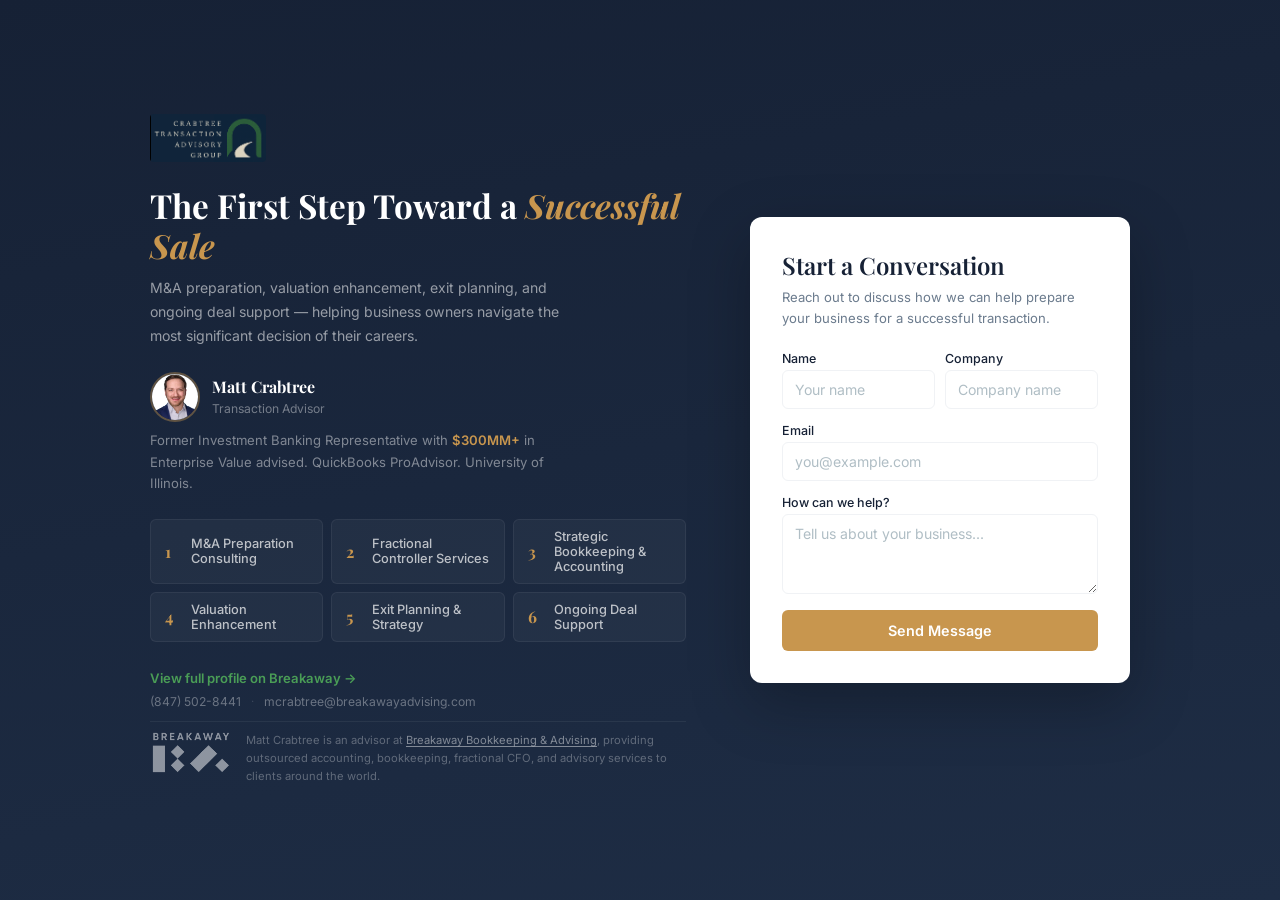
==== commit 9f0a886b: "more feedback and formspree url" ====
--- a/index.html
+++ b/index.html
@@ -46,23 +46,23 @@
         </div>
         <div class="service-item">
           <span class="service-num">2</span>
+          <span>Fractional Controller Services</span>
+        </div>
+        <div class="service-item">
+          <span class="service-num">3</span>
+          <span>Strategic Bookkeeping &amp; Accounting</span>
+        </div>
+        <div class="service-item">
+          <span class="service-num">4</span>
           <span>Valuation Enhancement</span>
         </div>
         <div class="service-item">
-          <span class="service-num">3</span>
+          <span class="service-num">5</span>
           <span>Exit Planning &amp; Strategy</span>
         </div>
         <div class="service-item">
-          <span class="service-num">4</span>
+          <span class="service-num">6</span>
           <span>Ongoing Deal Support</span>
-        </div>
-        <div class="service-item">
-          <span class="service-num">5</span>
-          <span>Fractional Controller Services</span>
-        </div>
-        <div class="service-item">
-          <span class="service-num">6</span>
-          <span>Strategic Bookkeeping &amp; Accounting</span>
         </div>
       </div>
 
@@ -75,7 +75,12 @@
           <span class="divider">·</span>
           <a href="mailto:mcrabtree@breakawayadvising.com">mcrabtree@breakawayadvising.com</a>
         </div>
-        <p class="disclaimer">Matt Crabtree is an advisor at <a href="https://breakawayba.com" target="_blank" rel="noopener">Breakaway Bookkeeping &amp; Advising</a>, providing outsourced accounting, bookkeeping, fractional CFO, and advisory services to clients around the world.</p>
+        <div class="breakaway-badge">
+          <a href="https://breakawayba.com" target="_blank" rel="noopener">
+            <img src="breakaway-logo.png" alt="Breakaway Bookkeeping & Advising" class="breakaway-logo">
+          </a>
+          <p class="disclaimer">Matt Crabtree is an advisor at <a href="https://breakawayba.com" target="_blank" rel="noopener">Breakaway Bookkeeping &amp; Advising</a>, providing outsourced accounting, bookkeeping, fractional CFO, and advisory services to clients around the world.</p>
+        </div>
       </div>
 
     </div>
@@ -98,7 +103,7 @@
           2. Create a new form, copy the endpoint
           3. Replace YOUR_FORMSPREE_ID below
         -->
-        <form class="contact-form" id="contact-form" action="https://formspree.io/f/YOUR_FORMSPREE_ID" method="POST">
+        <form class="contact-form" id="contact-form" action="https://formspree.io/f/mgorybpo" method="POST">
           <div class="form-row">
             <div class="form-group">
               <label for="contact-name">Name</label>
@@ -121,13 +126,12 @@
           <input type="text" name="_gotcha" style="display: none" tabindex="-1" autocomplete="off">
 
           <button type="submit" class="btn-submit" id="form-submit-btn">Send Message</button>
-          <p class="form-note">We'll respond within one business day.</p>
         </form>
 
         <div class="form-success" id="form-success">
           <svg xmlns="http://www.w3.org/2000/svg" viewBox="0 0 24 24" fill="none" stroke="currentColor" stroke-width="2" stroke-linecap="round" stroke-linejoin="round"><path d="M22 11.08V12a10 10 0 1 1-5.93-9.14"/><polyline points="22 4 12 14.01 9 11.01"/></svg>
           <h3>Message Sent!</h3>
-          <p>Matt will get back to you within one business day.</p>
+          <p>Thank you for reaching out. Matt will be in touch soon.</p>
         </div>
       </div>
 
--- a/styles.css
+++ b/styles.css
@@ -214,6 +214,27 @@
   color: var(--gold);
 }
 
+.breakaway-badge {
+  display: flex;
+  align-items: flex-start;
+  gap: 14px;
+  margin-top: 4px;
+  padding-top: 8px;
+  border-top: 1px solid rgba(255, 255, 255, 0.06);
+}
+
+.breakaway-logo {
+  width: 100px;
+  height: auto;
+  flex-shrink: 0;
+  opacity: 0.5;
+  transition: var(--transition);
+}
+
+.breakaway-logo:hover {
+  opacity: 0.8;
+}
+
 /* --- RIGHT: Form card --- */
 .form-col {
   width: 380px;
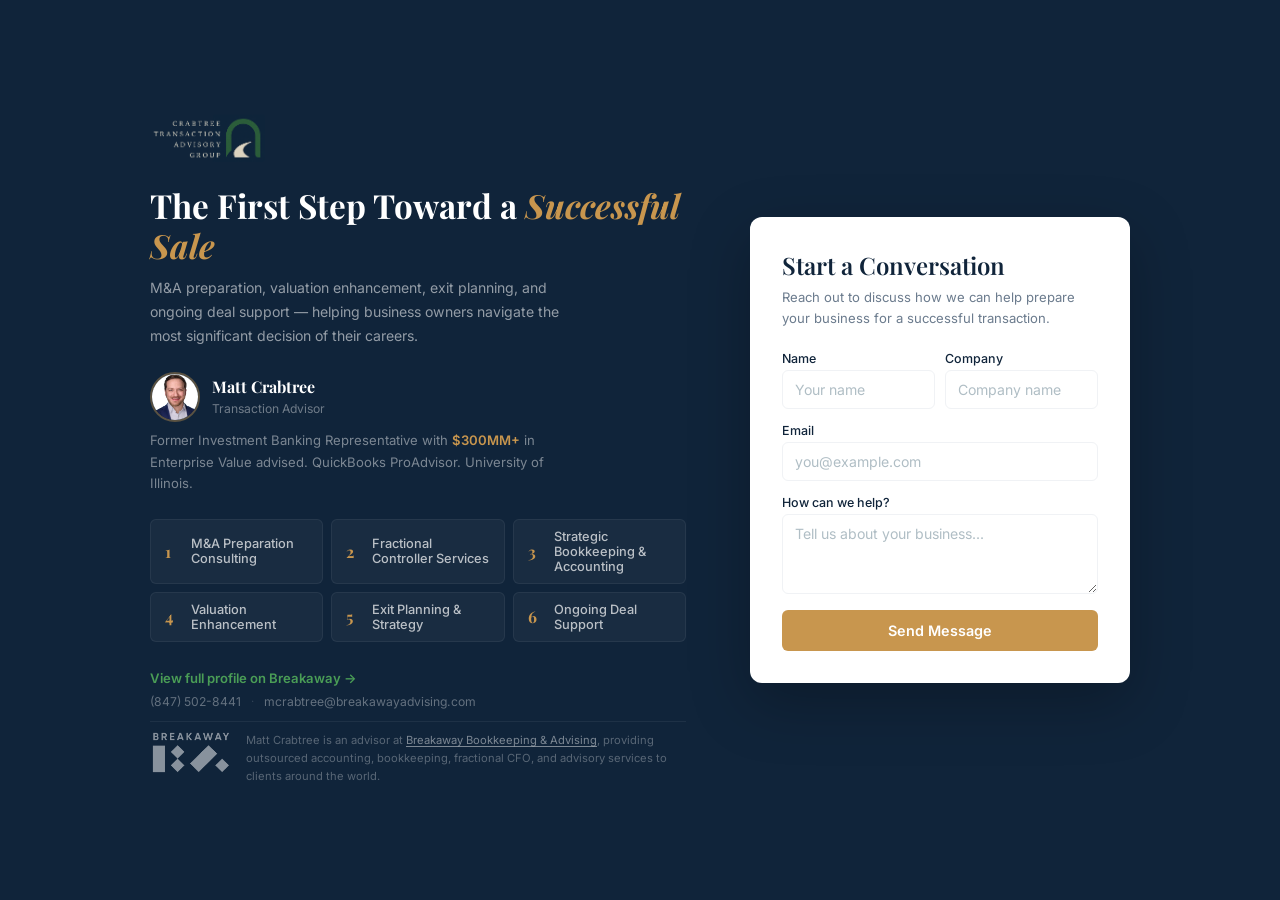
==== commit ad7db996: "secret calculator" ====
--- a/index.html
+++ b/index.html
@@ -40,6 +40,7 @@
       </div>
 
       <div class="services-list">
+        <!-- 6 services list -->
         <div class="service-item">
           <span class="service-num">1</span>
           <span>M&A Preparation Consulting</span>
@@ -64,6 +65,11 @@
           <span class="service-num">6</span>
           <span>Ongoing Deal Support</span>
         </div>
+      </div>
+
+      <div id="secret-calculator-banner" style="display: none; margin-top: 10px; padding: 16px; background: rgba(58,125,68,0.1); border: 1px solid var(--green); border-radius: var(--radius-sm); text-align: center;">
+        <h3 style="color: var(--white); font-family: var(--font-heading); margin-bottom: 6px; font-size: 1.1rem;">Secret Feature Unlocked</h3>
+        <a href="calculator.html" class="btn-submit" style="display: inline-block; width: auto; padding: 8px 16px; background: var(--green); margin-top: 5px;">Launch Valuation Calculator →</a>
       </div>
 
       <div class="info-footer">
--- a/styles.css
+++ b/styles.css
@@ -5,8 +5,8 @@
 @import url('https://fonts.googleapis.com/css2?family=Playfair+Display:ital,wght@0,400;0,500;0,600;0,700;1,400&family=Inter:wght@300;400;500;600;700&display=swap');
 
 :root {
-  --navy:        #162135;
-  --navy-light:  #1E2D45;
+  --navy:        #10243A;
+  --navy-light:  #193755;
   --green:       #3A7D44;
   --green-light: #4A9D56;
   --gold:        #C8964E;
@@ -32,13 +32,13 @@
 body {
   font-family: var(--font-body);
   -webkit-font-smoothing: antialiased;
-  background: linear-gradient(170deg, var(--navy) 0%, var(--navy-light) 100%);
+  background: var(--navy);
   min-height: 100vh;
   min-height: 100dvh;
-  overflow: hidden;
-  display: flex;
-  align-items: center;
-  justify-content: center;
+  overflow-x: hidden;
+  overflow-y: auto;
+  display: flex;
+  flex-direction: column;
 }
 
 img { max-width: 100%; height: auto; display: block; }
@@ -55,6 +55,7 @@
   max-width: 1060px;
   width: 100%;
   padding: 40px;
+  margin: auto;
 }
 
 /* --- LEFT: Info --- */
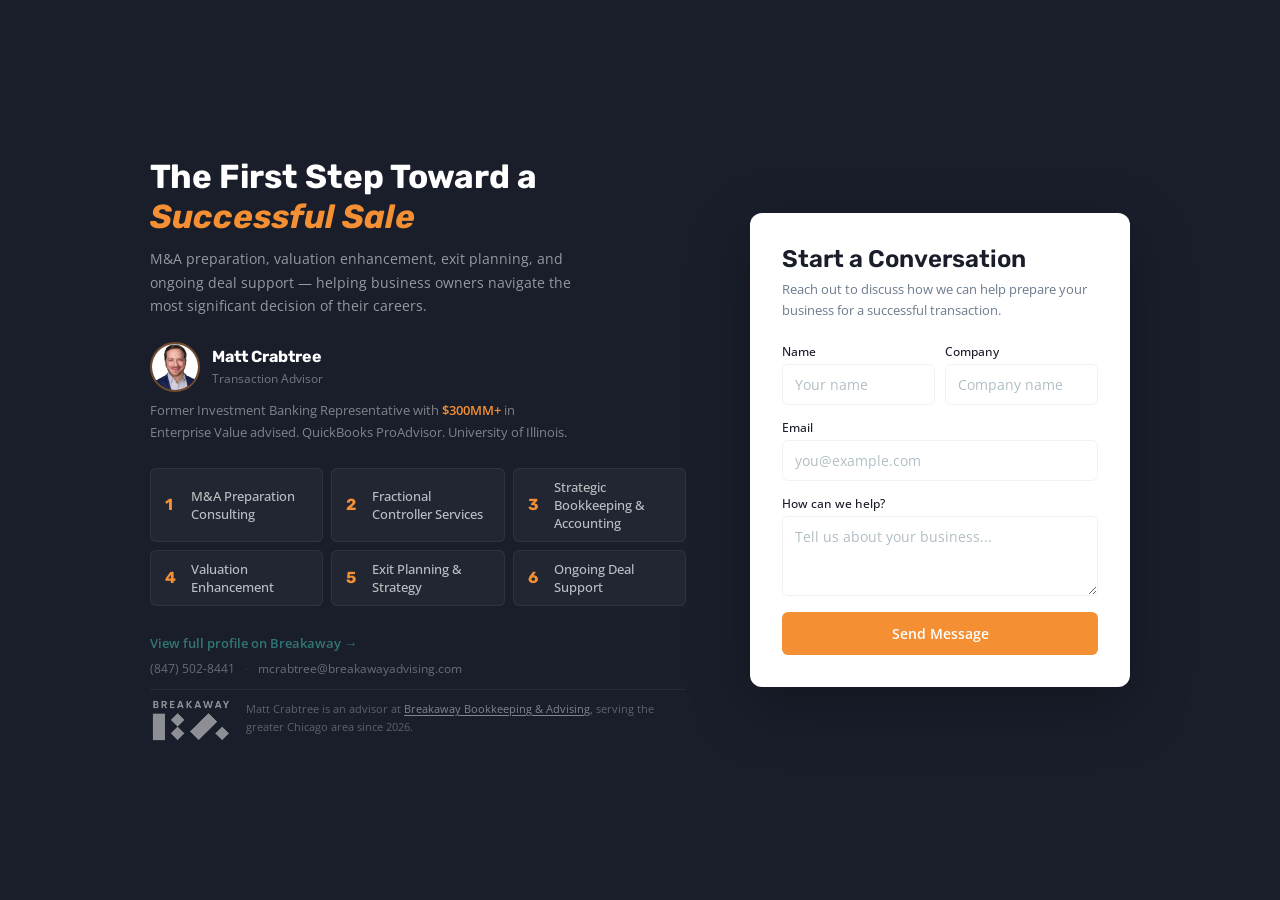
==== commit a07dc63a: "style changes" ====
--- a/index.html
+++ b/index.html
@@ -18,10 +18,6 @@
 
     <!-- LEFT COLUMN — Info -->
     <div class="info-col">
-
-      <div class="brand">
-        <img src="logo.png" alt="Crabtree Transaction Advisory Group" class="brand-logo">
-      </div>
 
       <div class="intro">
         <h1>The First Step Toward a <span class="accent">Successful Sale</span></h1>
@@ -67,7 +63,7 @@
         </div>
       </div>
 
-      <div id="secret-calculator-banner" style="display: none; margin-top: 10px; padding: 16px; background: rgba(58,125,68,0.1); border: 1px solid var(--green); border-radius: var(--radius-sm); text-align: center;">
+      <div id="secret-calculator-banner" style="display: none; margin-top: 10px; padding: 16px; background: rgba(49,118,117,0.1); border: 1px solid var(--green); border-radius: var(--radius-sm); text-align: center;">
         <h3 style="color: var(--white); font-family: var(--font-heading); margin-bottom: 6px; font-size: 1.1rem;">Secret Feature Unlocked</h3>
         <a href="calculator.html" class="btn-submit" style="display: inline-block; width: auto; padding: 8px 16px; background: var(--green); margin-top: 5px;">Launch Valuation Calculator →</a>
       </div>
@@ -85,7 +81,7 @@
           <a href="https://breakawayba.com" target="_blank" rel="noopener">
             <img src="breakaway-logo.png" alt="Breakaway Bookkeeping & Advising" class="breakaway-logo">
           </a>
-          <p class="disclaimer">Matt Crabtree is an advisor at <a href="https://breakawayba.com" target="_blank" rel="noopener">Breakaway Bookkeeping &amp; Advising</a>, providing outsourced accounting, bookkeeping, fractional CFO, and advisory services to clients around the world.</p>
+          <p class="disclaimer">Matt Crabtree is an advisor at <a href="https://breakawayba.com" target="_blank" rel="noopener">Breakaway Bookkeeping &amp; Advising</a>, serving the greater Chicago area since 2026.</p>
         </div>
       </div>
 
--- a/styles.css
+++ b/styles.css
@@ -2,25 +2,34 @@
    CTAG — Single-Screen Landing Page
    ============================================================ */
 
-@import url('https://fonts.googleapis.com/css2?family=Playfair+Display:ital,wght@0,400;0,500;0,600;0,700;1,400&family=Inter:wght@300;400;500;600;700&display=swap');
+@import url('https://fonts.googleapis.com/css2?family=Karma:wght@400;500;600;700&family=Open+Sans:wght@300;400;500;600;700&family=Rubik:wght@400;500;600;700&display=swap');
 
 :root {
-  --navy:        #10243A;
-  --navy-light:  #193755;
-  --green:       #3A7D44;
-  --green-light: #4A9D56;
-  --gold:        #C8964E;
-  --gold-light:  #D4A85A;
-  --cream:       #F5F1EB;
-  --cream-dark:  #E8E2D8;
+  --navy-brand:  #354A5F;
+  --midnight:    #1A1E2B;
+  --teal:        #317675;
+  --coral:       #F37D67;
+  --orange:      #F48F33;
+  --yellow:      #FDCC64;
+  --tan:         #EEE9E2;
+  --tan-light:   #FAF8F6;
+
+  --navy:        var(--midnight);
+  --navy-light:  var(--navy-brand);
+  --green:       var(--teal);
+  --green-light: var(--teal);
+  --gold:        var(--orange);
+  --gold-light:  var(--yellow);
+  --cream:       var(--tan);
+  --cream-dark:  var(--tan-light);
   --white:       #FFFFFF;
   --charcoal:    #2D2D2D;
   --gray-500:    #6B7B8D;
   --gray-300:    #B0BEC5;
   --gray-100:    #F0F2F5;
 
-  --font-heading: 'Playfair Display', Georgia, serif;
-  --font-body:    'Inter', -apple-system, BlinkMacSystemFont, 'Segoe UI', sans-serif;
+  --font-heading: 'Rubik', sans-serif;
+  --font-body:    'Open Sans', -apple-system, BlinkMacSystemFont, 'Segoe UI', sans-serif;
   --radius-sm: 6px;
   --radius-md: 12px;
   --transition: all 0.3s cubic-bezier(0.25, 0.46, 0.45, 0.94);
@@ -103,7 +112,7 @@
   border-radius: 50%;
   object-fit: cover;
   object-position: center top;
-  border: 2px solid rgba(200, 150, 78, 0.4);
+  border: 2px solid rgba(244, 143, 51, 0.4);
 }
 
 .bio-name {
@@ -150,7 +159,7 @@
 
 .service-item:hover {
   background: rgba(255, 255, 255, 0.07);
-  border-color: rgba(200, 150, 78, 0.2);
+  border-color: rgba(244, 143, 51, 0.2);
 }
 
 .service-num {
@@ -302,7 +311,7 @@
 .form-group textarea:focus {
   outline: none;
   border-color: var(--green);
-  box-shadow: 0 0 0 3px rgba(58, 125, 68, 0.1);
+  box-shadow: 0 0 0 3px rgba(49, 118, 117, 0.1);
 }
 
 .form-group textarea { resize: vertical; min-height: 80px; }
@@ -331,7 +340,7 @@
 .btn-submit:hover {
   background: var(--gold-light);
   transform: translateY(-1px);
-  box-shadow: 0 6px 20px rgba(200, 150, 78, 0.3);
+  box-shadow: 0 6px 20px rgba(244, 143, 51, 0.3);
 }
 
 .form-note {
